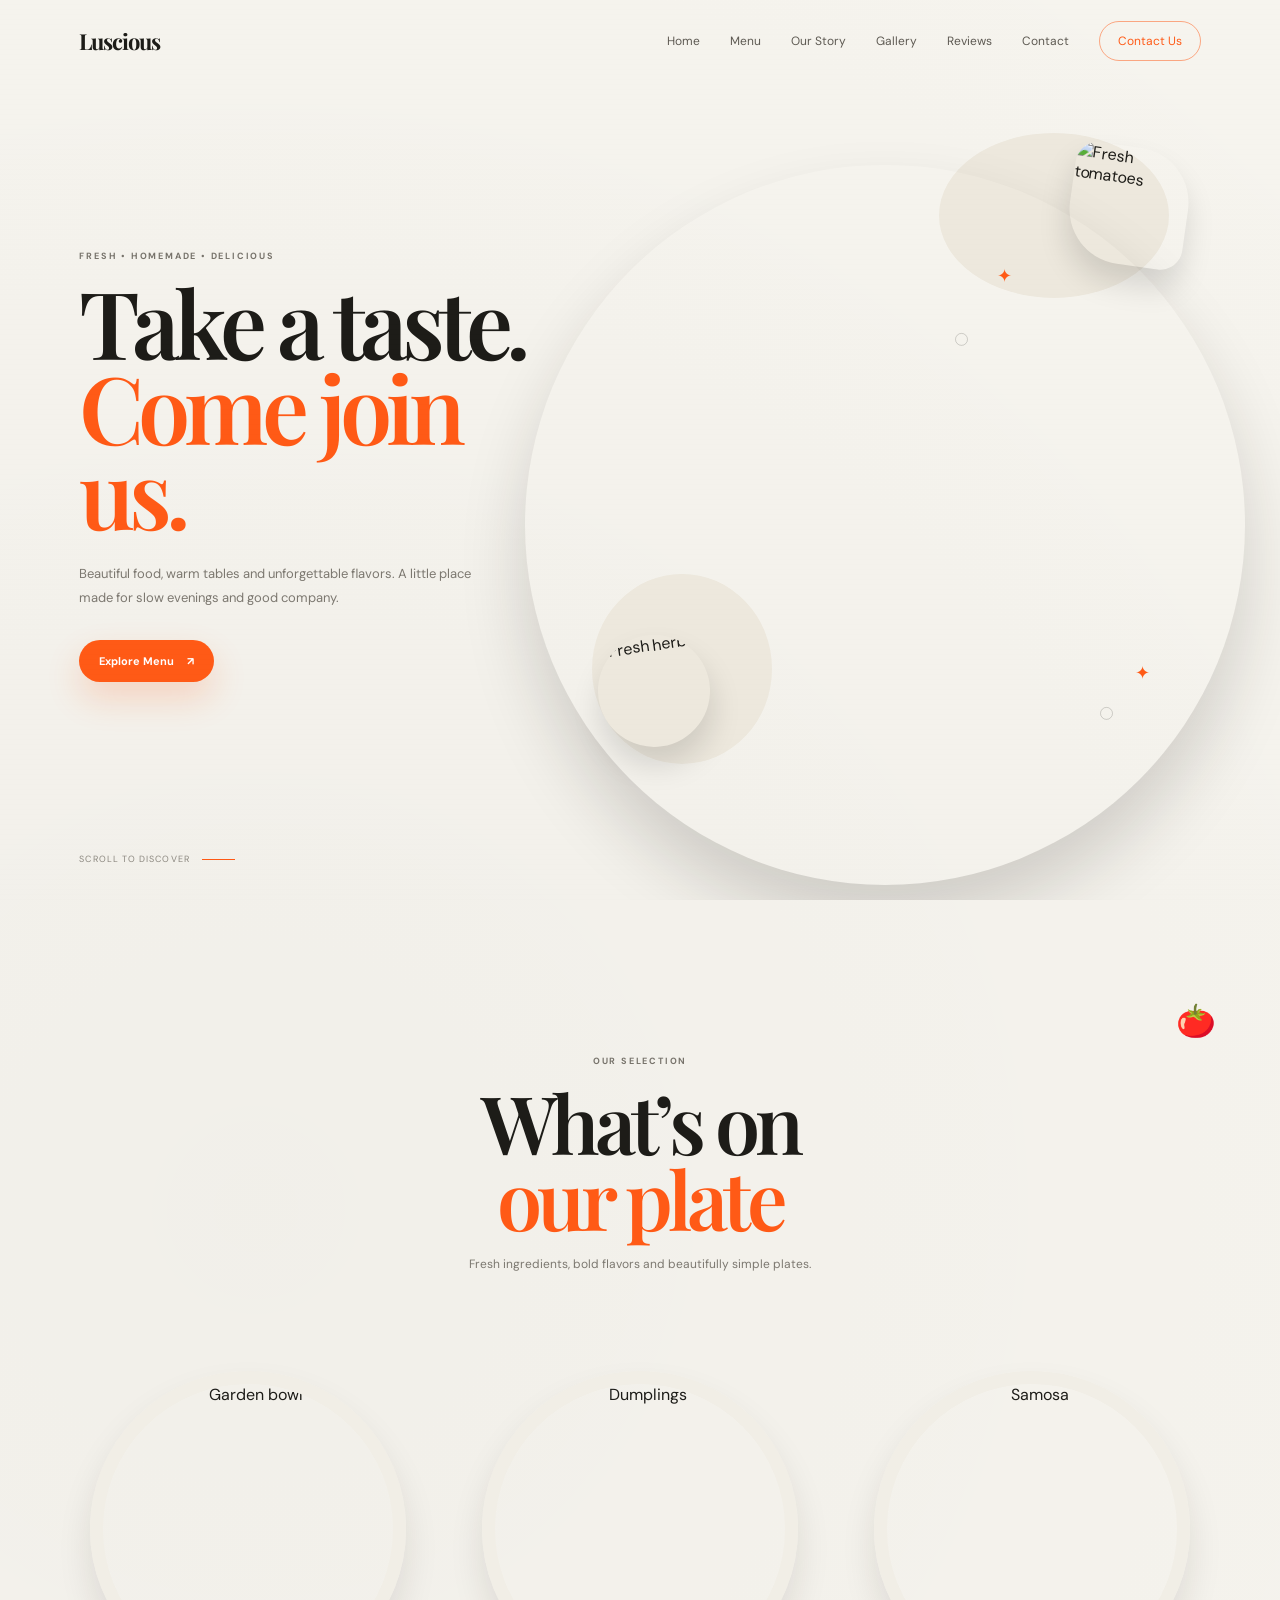
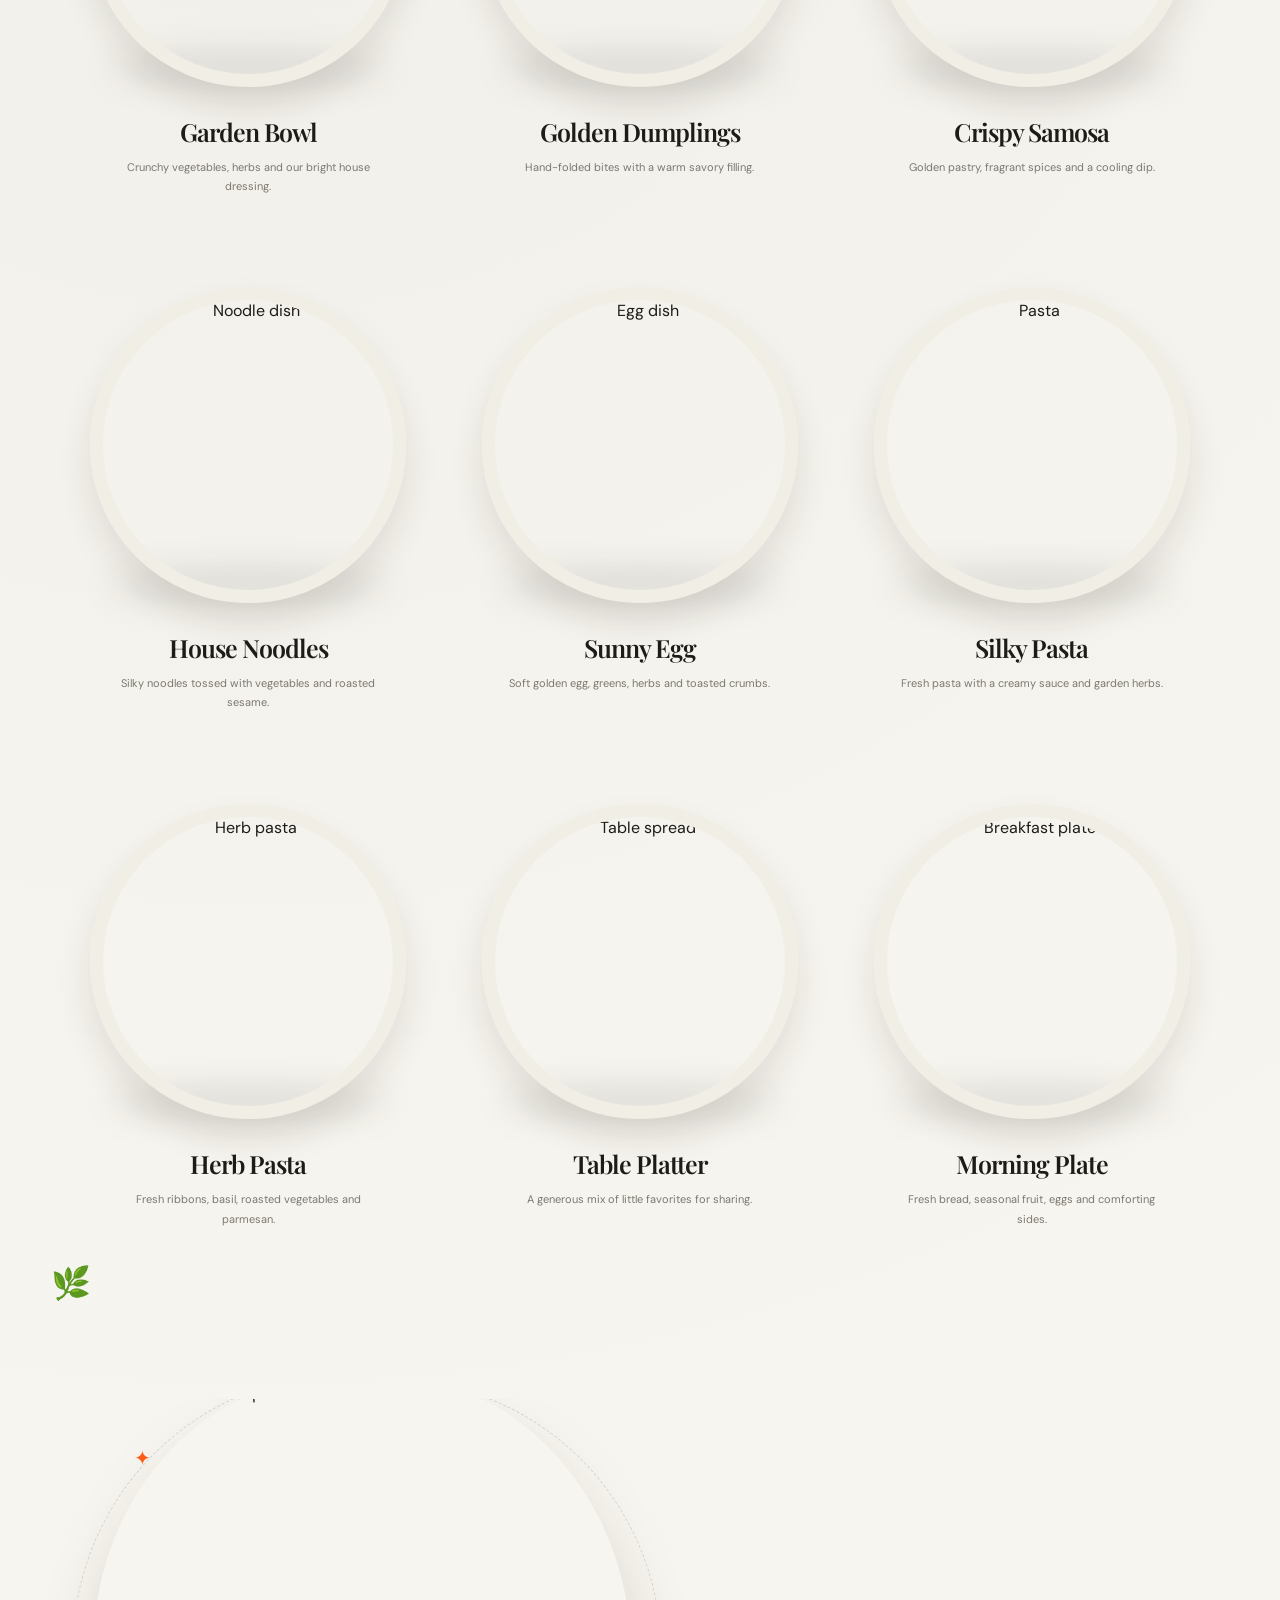
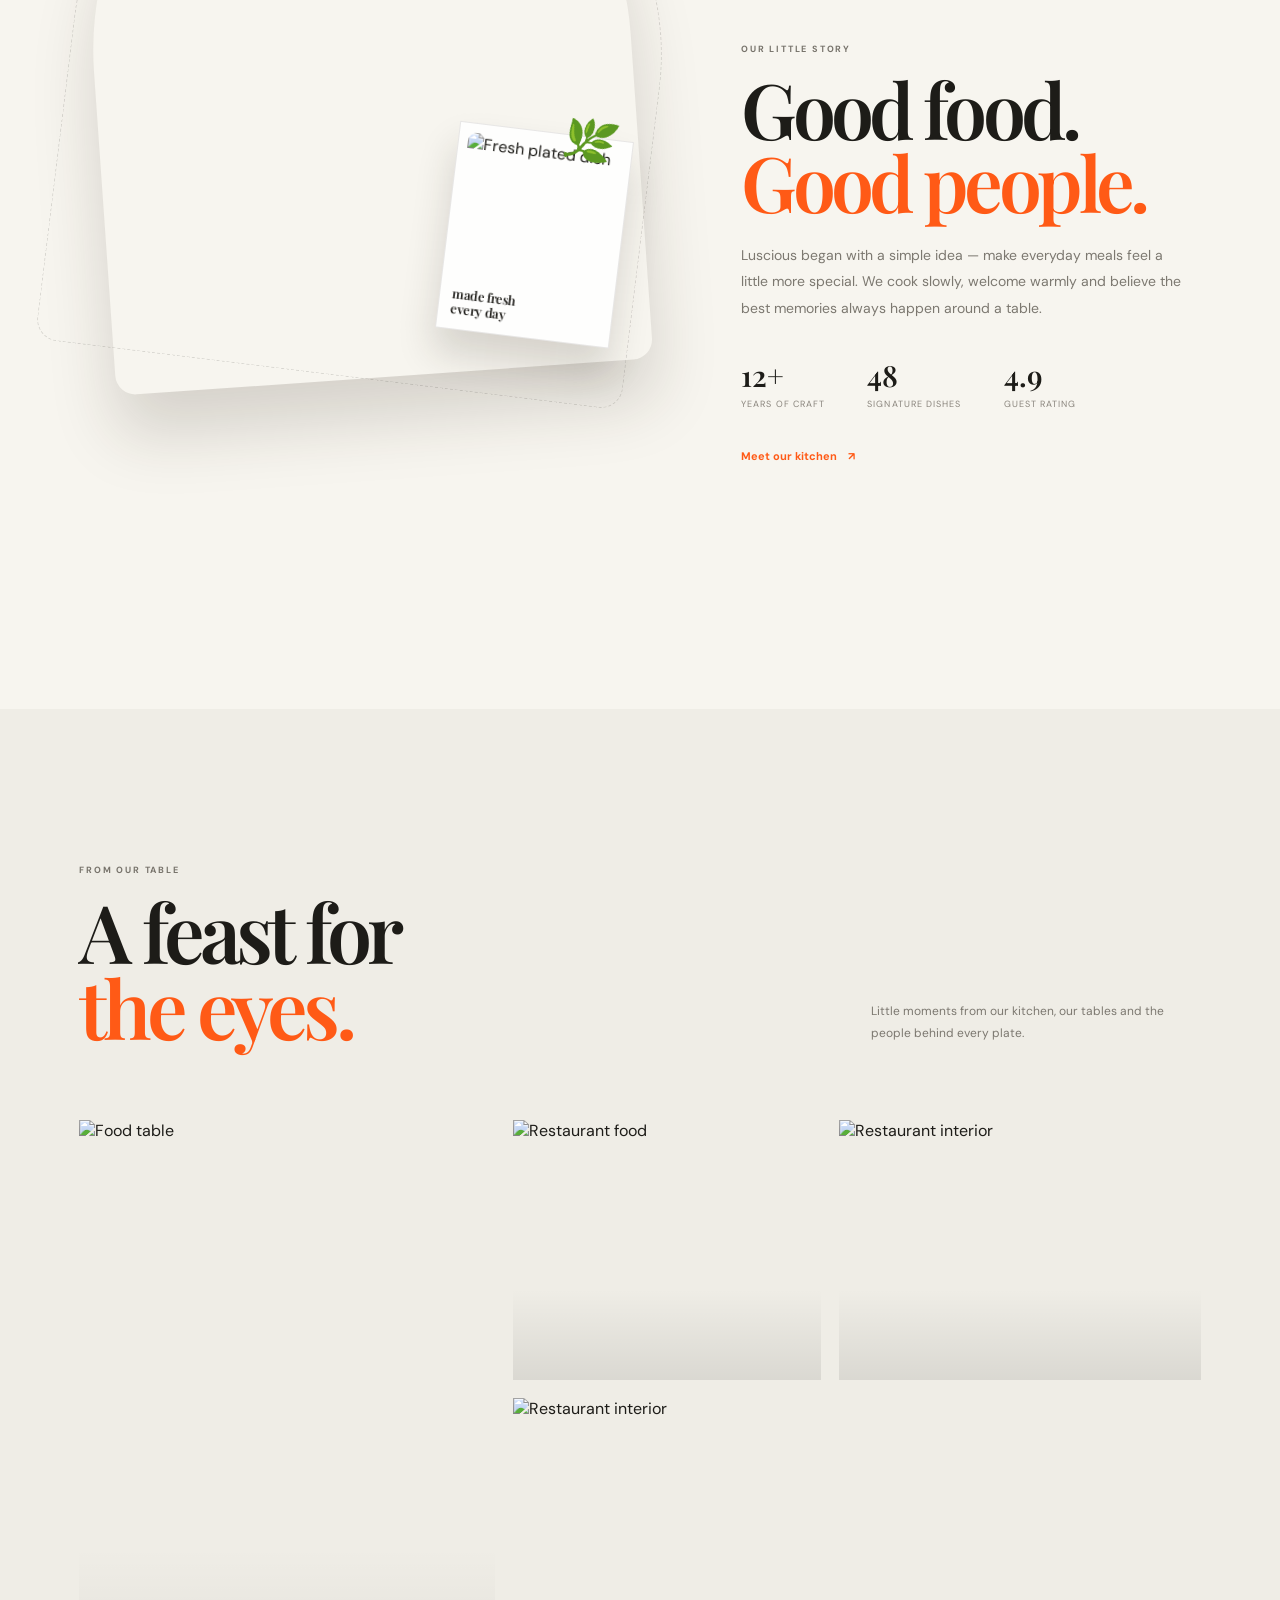
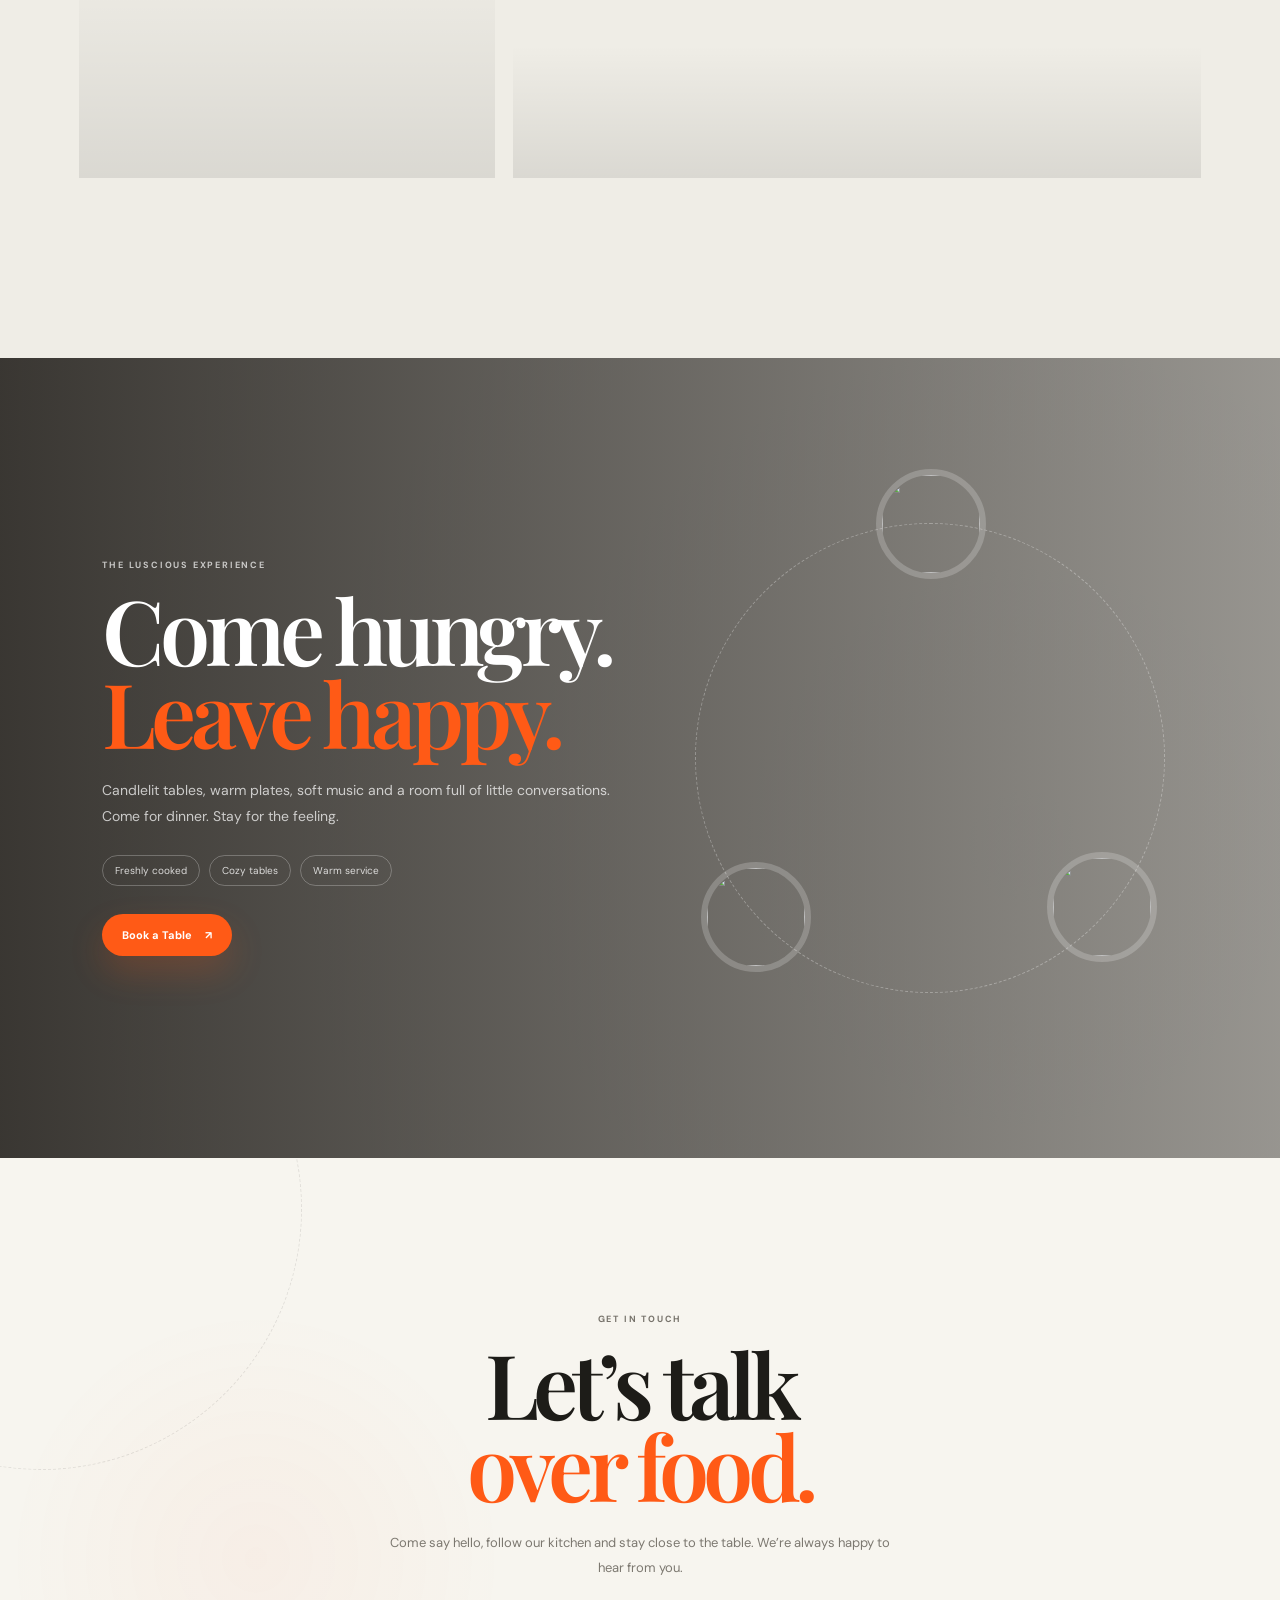
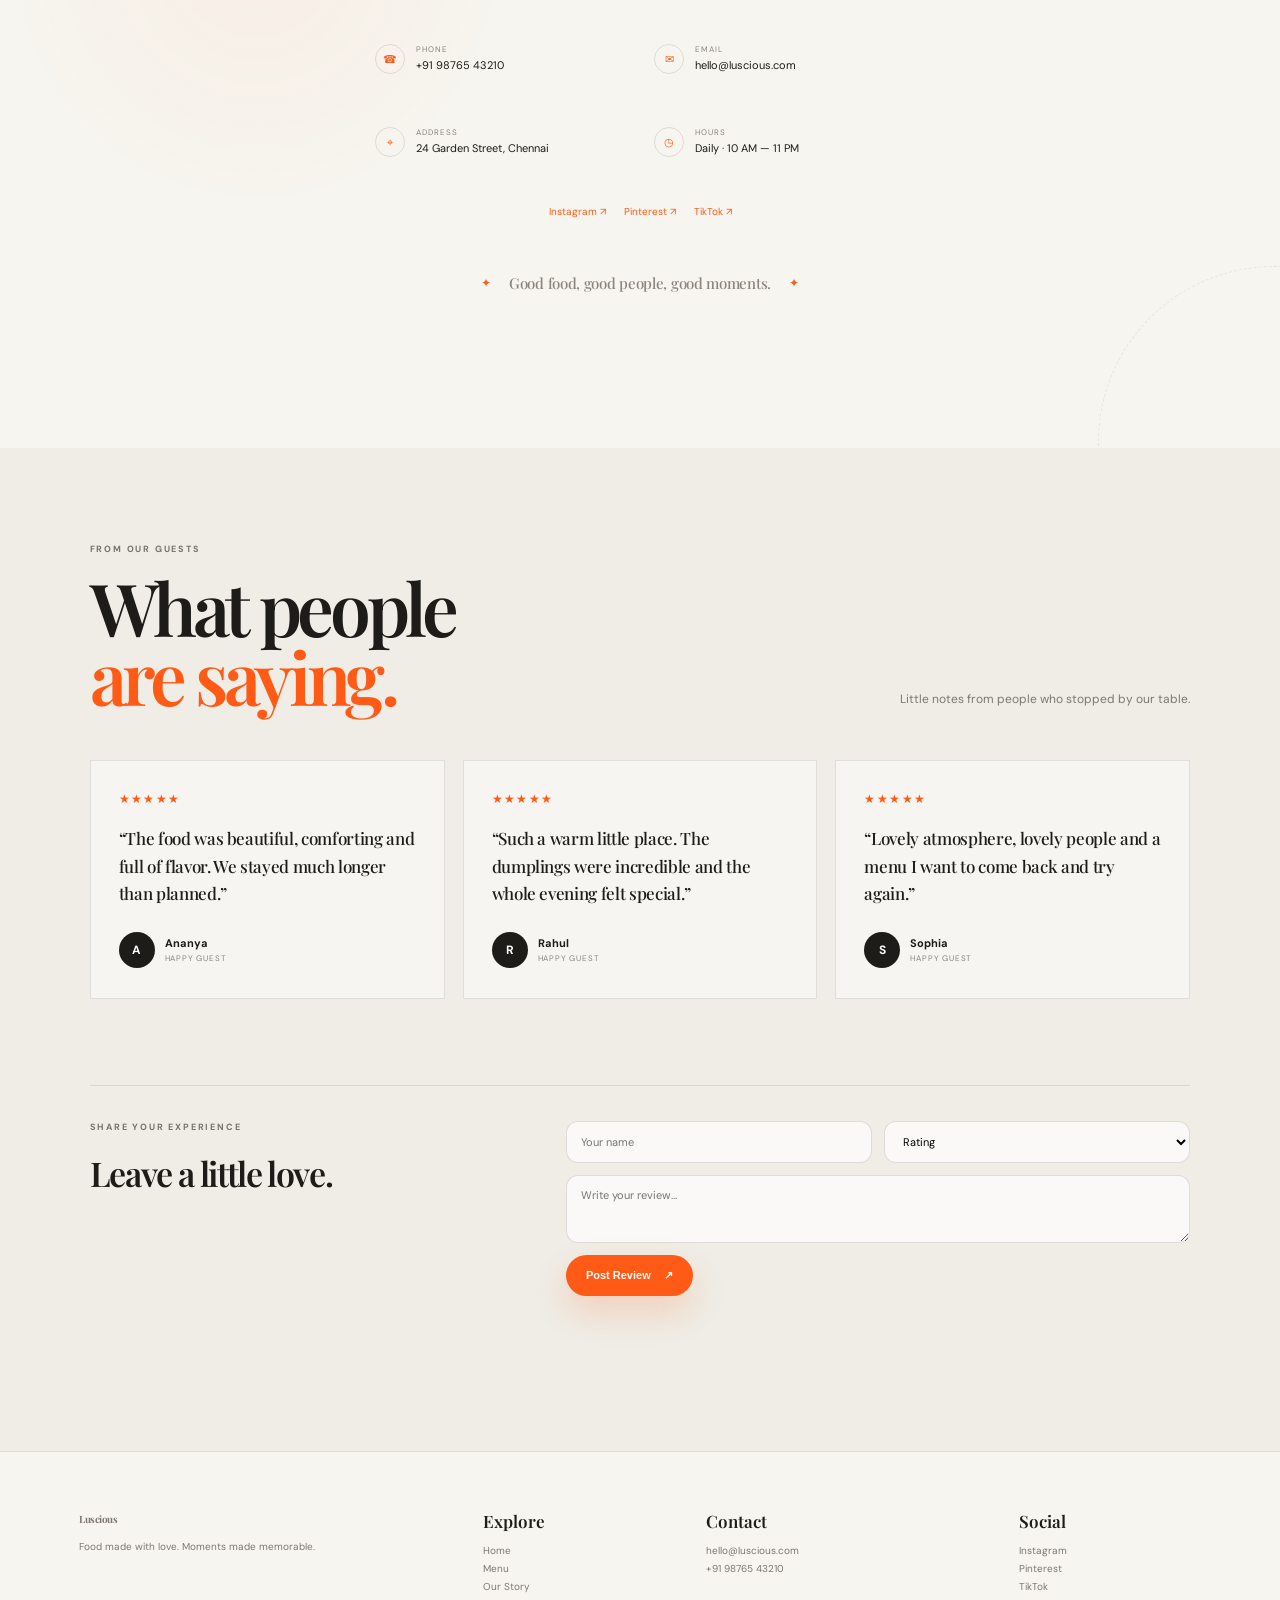
==== index.html @ faba6c8f "Add files via upload" ====
<!DOCTYPE html>
<html lang="en">
<head>
  <meta charset="UTF-8">
  <meta name="viewport" content="width=device-width, initial-scale=1.0">
  <meta name="description" content="Luscious premium restaurant website template">
  <title>Luscious — Restaurant</title>

  <link rel="preconnect" href="https://fonts.googleapis.com">
  <link rel="preconnect" href="https://fonts.gstatic.com" crossorigin>
  <link href="https://fonts.googleapis.com/css2?family=DM+Sans:wght@400;500;600;700&family=Playfair+Display:wght@500;600;700&display=swap" rel="stylesheet">

  <link rel="stylesheet" href="style.css">
</head>
<body>

<div class="noise"></div>

<header class="header">
  <a href="#home" class="logo">Luscious</a>

  <nav class="nav">
    <a href="#home">Home</a>
    <a href="#menu">Menu</a>
    <a href="#story">Our Story</a>
    <a href="#gallery">Gallery</a>
    <a href="#reviews">Reviews</a>
    <a href="#contact">Contact</a>
    <a href="#contact" class="nav-btn">Contact Us</a>
  </nav>

  <button class="menu-btn" aria-label="Open menu">
    <span></span><span></span><span></span>
  </button>
</header>

<main>

<!-- ================= HERO ================= -->
<section class="hero full-section" id="home">
  <div class="hero-left reveal">
    <p class="mini-title">FRESH • HOMEMADE • DELICIOUS</p>

    <h1>
      Take a taste.<br>
      <em>Come join us.</em>
    </h1>

    <p class="hero-description">
      Beautiful food, warm tables and unforgettable flavors.
      A little place made for slow evenings and good company.
    </p>

    <a href="#menu" class="main-btn magnetic">
      Explore Menu <span>↗</span>
    </a>
  </div>

  <div class="hero-visual parallax">
    <div class="soft-shape shape-1"></div>
    <div class="soft-shape shape-2"></div>

    <div class="circle-image hero-main">
      <img src="https://images.unsplash.com/photo-1563379926898-05f4575a45d8?auto=format&fit=crop&w=1200&q=90" alt="Restaurant dish">
    </div>

    <div class="floating-card tomato-card">
      <img src="https://images.unsplash.com/photo-1546094096-0df4bcaaa337?auto=format&fit=crop&w=450&q=85" alt="Fresh tomatoes">
    </div>

    <div class="floating-card leaf-card">
      <img src="https://images.unsplash.com/photo-1600185365483-26d7a4cc7519?auto=format&fit=crop&w=450&q=85" alt="Fresh herbs">
    </div>

    <span class="spark spark-1">✦</span>
    <span class="spark spark-2">✦</span>
    <span class="outline-dot dot-1"></span>
    <span class="outline-dot dot-2"></span>
  </div>

  <div class="scroll-down">
    <span>Scroll to discover</span>
    <i></i>
  </div>
</section>

<!-- ================= MENU ================= -->
<section class="menu-section full-section" id="menu">

  <div class="section-head reveal">
    <p class="mini-title">OUR SELECTION</p>
    <h2>What’s on<br><em>our plate</em></h2>
    <p>Fresh ingredients, bold flavors and beautifully simple plates.</p>
  </div>

  <div class="food-decoration deco-1">🍅</div>
  <div class="food-decoration deco-2">🌿</div>

  <div class="menu-grid">

    <article class="menu-item reveal tilt">
      <div class="dish">
        <img src="https://images.unsplash.com/photo-1512621776951-a57141f2eefd?auto=format&fit=crop&w=800&q=90" alt="Garden bowl">
      </div>
      <h3>Garden Bowl</h3>
      <p>Crunchy vegetables, herbs and our bright house dressing.</p>
    </article>

    <article class="menu-item reveal tilt">
      <div class="dish">
        <img src="https://images.unsplash.com/photo-1563245372-f21724e3856d?auto=format&fit=crop&w=800&q=90" alt="Dumplings">
      </div>
      <h3>Golden Dumplings</h3>
      <p>Hand-folded bites with a warm savory filling.</p>
    </article>

    <article class="menu-item reveal tilt">
      <div class="dish">
        <img src="https://images.unsplash.com/photo-1601050690117-94f5f6fa8bd7?auto=format&fit=crop&w=800&q=90" alt="Samosa">
      </div>
      <h3>Crispy Samosa</h3>
      <p>Golden pastry, fragrant spices and a cooling dip.</p>
    </article>

    <article class="menu-item reveal tilt">
      <div class="dish">
        <img src="https://images.unsplash.com/photo-1533777857889-4be7c70b33f7?auto=format&fit=crop&w=800&q=90" alt="Noodle dish">
      </div>
      <h3>House Noodles</h3>
      <p>Silky noodles tossed with vegetables and roasted sesame.</p>
    </article>

    <article class="menu-item reveal tilt">
      <div class="dish">
        <img src="https://images.unsplash.com/photo-1547592180-85f173990554?auto=format&fit=crop&w=800&q=90" alt="Egg dish">
      </div>
      <h3>Sunny Egg</h3>
      <p>Soft golden egg, greens, herbs and toasted crumbs.</p>
    </article>

    <article class="menu-item reveal tilt">
      <div class="dish">
        <img src="https://images.unsplash.com/photo-1473093295043-cdd812d0e601?auto=format&fit=crop&w=800&q=90" alt="Pasta">
      </div>
      <h3>Silky Pasta</h3>
      <p>Fresh pasta with a creamy sauce and garden herbs.</p>
    </article>

    <article class="menu-item reveal tilt">
      <div class="dish">
        <img src="https://images.unsplash.com/photo-1473093295043-cdd812d0e601?auto=format&fit=crop&w=800&q=90" alt="Herb pasta">
      </div>
      <h3>Herb Pasta</h3>
      <p>Fresh ribbons, basil, roasted vegetables and parmesan.</p>
    </article>

    <article class="menu-item reveal tilt">
      <div class="dish">
        <img src="https://images.unsplash.com/photo-1498654896293-37aacf113fd9?auto=format&fit=crop&w=800&q=90" alt="Table spread">
      </div>
      <h3>Table Platter</h3>
      <p>A generous mix of little favorites for sharing.</p>
    </article>

    <article class="menu-item reveal tilt">
      <div class="dish">
        <img src="https://images.unsplash.com/photo-1504754524776-8f4f37790ca0?auto=format&fit=crop&w=800&q=90" alt="Breakfast plate">
      </div>
      <h3>Morning Plate</h3>
      <p>Fresh bread, seasonal fruit, eggs and comforting sides.</p>
    </article>

  </div>
</section>

<!-- ================= NEW SECTION 1: STORY ================= -->
<section class="story-section full-section" id="story">
  <div class="story-image parallax reveal">
    <div class="story-frame">
      <img src="https://images.unsplash.com/photo-1551183053-bf91a1d81141?auto=format&fit=crop&w=1200&q=90" alt="Fresh pasta being prepared">
    </div>
    <div class="story-mini-card">
      <img src="https://images.unsplash.com/photo-1547592180-85f173990554?auto=format&fit=crop&w=500&q=90" alt="Fresh plated dish">
      <span>made fresh<br>every day</span>
    </div>
    <div class="rotating-ring"></div>
    <span class="story-leaf">🌿</span>
    <span class="story-star">✦</span>
  </div>

  <div class="story-content reveal">
    <p class="mini-title">OUR LITTLE STORY</p>
    <h2>Good food.<br><em>Good people.</em></h2>
    <p>
      Luscious began with a simple idea — make everyday meals feel a
      little more special. We cook slowly, welcome warmly and believe
      the best memories always happen around a table.
    </p>

    <div class="story-stats">
      <div><strong>12+</strong><span>Years of craft</span></div>
      <div><strong>48</strong><span>Signature dishes</span></div>
      <div><strong>4.9</strong><span>Guest rating</span></div>
    </div>

    <a href="#contact" class="text-link">Meet our kitchen <span>↗</span></a>
  </div>
</section>

<!-- ================= NEW SECTION 2: GALLERY ================= -->
<section class="gallery-section full-section" id="gallery">
  <div class="gallery-head reveal">
    <div>
      <p class="mini-title">FROM OUR TABLE</p>
      <h2>A feast for<br><em>the eyes.</em></h2>
    </div>
    <p>Little moments from our kitchen, our tables and the people behind every plate.</p>
  </div>

  <div class="gallery-grid">
    <div class="gallery-photo tall reveal"><img src="https://images.unsplash.com/photo-1515003197210-e0cd71810b5f?auto=format&fit=crop&w=900&q=90" alt="Food table"></div>
    <div class="gallery-photo reveal"><img src="https://images.unsplash.com/photo-1528712306091-ed0763094c98?auto=format&fit=crop&w=900&q=90" alt="Restaurant food"></div>
    <div class="gallery-photo reveal"><img src="https://images.unsplash.com/photo-1552566626-52f8b828add9?auto=format&fit=crop&w=900&q=90" alt="Restaurant interior"></div>
    <div class="gallery-photo wide reveal"><img src="https://images.unsplash.com/photo-1414235077428-338989a2e8c0?auto=format&fit=crop&w=1200&q=90" alt="Restaurant interior"></div>
  </div>
</section>

<!-- ================= NEW SECTION 3: EXPERIENCE ================= -->
<section class="experience-section full-section">
  <div class="experience-bg"></div>

  <div class="experience-content reveal">
    <p class="mini-title">THE LUSCIOUS EXPERIENCE</p>
    <h2>Come hungry.<br><em>Leave happy.</em></h2>
    <p>
      Candlelit tables, warm plates, soft music and a room full of little
      conversations. Come for dinner. Stay for the feeling.
    </p>

    <div class="experience-tags">
      <span>Freshly cooked</span>
      <span>Cozy tables</span>
      <span>Warm service</span>
    </div>

    <a href="#contact" class="main-btn magnetic">Book a Table <span>↗</span></a>
  </div>

  <div class="orbit-food">
    <div class="orbit-image orbit-1"><img src="https://images.unsplash.com/photo-1547592180-85f173990554?auto=format&fit=crop&w=500&q=85" alt=""></div>
    <div class="orbit-image orbit-2"><img src="https://images.unsplash.com/photo-1563379926898-05f4575a45d8?auto=format&fit=crop&w=500&q=85" alt=""></div>
    <div class="orbit-image orbit-3"><img src="https://images.unsplash.com/photo-1473093295043-cdd812d0e601?auto=format&fit=crop&w=500&q=85" alt=""></div>
  </div>
</section>

<!-- ================= CONTACT ================= -->
<section class="contact-section full-section" id="contact">
  <div class="contact-inner reveal">
    <p class="mini-title">GET IN TOUCH</p>
    <h2>Let’s talk<br><em>over food.</em></h2>
    <p class="contact-lead">
      Come say hello, follow our kitchen and stay close to the table.
      We’re always happy to hear from you.
    </p>

    <div class="contact-details">
      <a href="tel:+919876543210">
        <span class="detail-icon">☎</span>
        <span><small>Phone</small>+91 98765 43210</span>
      </a>
      <a href="mailto:hello@luscious.com">
        <span class="detail-icon">✉</span>
        <span><small>Email</small>hello@luscious.com</span>
      </a>
      <div>
        <span class="detail-icon">⌖</span>
        <span><small>Address</small>24 Garden Street, Chennai</span>
      </div>
      <div>
        <span class="detail-icon">◷</span>
        <span><small>Hours</small>Daily · 10 AM — 11 PM</span>
      </div>
    </div>

    <div class="social-row">
      <a href="#">Instagram ↗</a>
      <a href="#">Pinterest ↗</a>
      <a href="#">TikTok ↗</a>
    </div>

    <div class="contact-note">
      <span>✦</span>
      <p>Good food, good people, good moments.</p>
      <span>✦</span>
    </div>
  </div>
</section>

<!-- ================= REVIEWS ================= -->
<section class="reviews-section full-section" id="reviews">
  <div class="reviews-head reveal">
    <div>
      <p class="mini-title">FROM OUR GUESTS</p>
      <h2>What people<br><em>are saying.</em></h2>
    </div>
    <p>Little notes from people who stopped by our table.</p>
  </div>

  <div class="reviews-grid">
    <article class="review-card reveal">
      <div class="stars">★★★★★</div>
      <p>“The food was beautiful, comforting and full of flavor. We stayed much longer than planned.”</p>
      <div class="review-person">
        <span class="review-avatar">A</span>
        <div><strong>Ananya</strong><small>Happy guest</small></div>
      </div>
    </article>

    <article class="review-card reveal">
      <div class="stars">★★★★★</div>
      <p>“Such a warm little place. The dumplings were incredible and the whole evening felt special.”</p>
      <div class="review-person">
        <span class="review-avatar">R</span>
        <div><strong>Rahul</strong><small>Happy guest</small></div>
      </div>
    </article>

    <article class="review-card reveal">
      <div class="stars">★★★★★</div>
      <p>“Lovely atmosphere, lovely people and a menu I want to come back and try again.”</p>
      <div class="review-person">
        <span class="review-avatar">S</span>
        <div><strong>Sophia</strong><small>Happy guest</small></div>
      </div>
    </article>
  </div>

  <div class="live-reviews" id="liveReviews" aria-live="polite">
    <!-- New reviews entered by visitors will appear here -->
  </div>

  <div class="write-review reveal">
    <div>
      <p class="mini-title">SHARE YOUR EXPERIENCE</p>
      <h3>Leave a little love.</h3>
    </div>

    <form id="reviewForm" class="review-form">
      <input id="reviewName" type="text" placeholder="Your name" required>
      <select id="reviewRating" required>
        <option value="">Rating</option>
        <option value="5">★★★★★ — 5</option>
        <option value="4">★★★★☆ — 4</option>
        <option value="3">★★★☆☆ — 3</option>
        <option value="2">★★☆☆☆ — 2</option>
        <option value="1">★☆☆☆☆ — 1</option>
      </select>
      <textarea id="reviewText" rows="3" placeholder="Write your review..." required></textarea>
      <button type="submit" class="main-btn">Post Review <span>↗</span></button>
    </form>
  </div>
</section>

</main>

<footer class="footer full-section">
  <div class="footer-brand">
    <a href="#home" class="logo">Luscious</a>
    <p>Food made with love. Moments made memorable.</p>
  </div>

  <div>
    <h4>Explore</h4>
    <a href="#home">Home</a>
    <a href="#menu">Menu</a>
    <a href="#story">Our Story</a>
  </div>

  <div>
    <h4>Contact</h4>
    <p>hello@luscious.com</p>
    <p>+91 98765 43210</p>
  </div>

  <div>
    <h4>Social</h4>
    <a href="#">Instagram</a>
    <a href="#">Pinterest</a>
    <a href="#">TikTok</a>
  </div>
</footer>

<div class="cursor"></div>

<script src="script.js"></script>
</body>
</html>
---- style.css ----
*{margin:0;padding:0;box-sizing:border-box}
:root{
  --bg:#f7f5ef;
  --bg2:#efede6;
  --ink:#1d1c18;
  --muted:#7c7870;
  --accent:#ff5a16;
  --line:rgba(29,28,24,.12);
  --serif:"Playfair Display",Georgia,serif;
  --sans:"DM Sans",Arial,sans-serif;
}
html{scroll-behavior:smooth}
body{
  font-family:var(--sans);
  color:var(--ink);
  background:
    radial-gradient(circle at 20% 15%,rgba(0,0,0,.025),transparent 28%),
    radial-gradient(circle at 80% 70%,rgba(0,0,0,.03),transparent 30%),
    var(--bg);
  overflow-x:hidden;
}
.noise{
  position:fixed;inset:0;pointer-events:none;z-index:200;opacity:.23;
  background-image:repeating-linear-gradient(0deg,rgba(0,0,0,.018) 0 1px,transparent 1px 5px);
}
a{text-decoration:none;color:inherit}
img{display:block;width:100%}
.full-section{width:100%;margin:0}
.header{
  width:100%;min-height:82px;padding:0 6.2vw;
  display:flex;align-items:center;justify-content:space-between;
  position:relative;z-index:50;
}
.logo{font:700 22px var(--serif);letter-spacing:-.05em}
.nav{display:flex;align-items:center;gap:30px;font-size:12px;color:#5e5a53}
.nav a{transition:.3s ease}
.nav a:not(.nav-btn):hover{color:var(--accent);transform:translateY(-2px)}
.nav-btn{
  color:var(--accent);border:1px solid rgba(255,90,22,.5);
  padding:11px 18px;border-radius:100px;
}
.nav-btn:hover{background:var(--accent);color:#fff}
.menu-btn{display:none;border:0;background:none}
.menu-btn span{display:block;width:22px;height:1px;background:var(--ink);margin:5px}

.hero{
  min-height:calc(100vh - 82px);
  padding:30px 6.2vw 0;
  display:grid;grid-template-columns:44% 56%;
  align-items:center;position:relative;overflow:hidden;
}
.hero-left{position:relative;z-index:5;padding-bottom:80px}
.mini-title{
  font-size:9px;font-weight:700;letter-spacing:.2em;
  color:#77736b;text-transform:uppercase;margin-bottom:17px
}
.hero h1{
  font:600 clamp(54px,7.3vw,105px)/.91 var(--serif);
  letter-spacing:-.065em;max-width:750px
}
em{font-style:normal;color:var(--accent)}
.hero-description{
  color:var(--muted);font-size:13px;line-height:1.85;
  max-width:410px;margin:28px 0 30px
}
.main-btn{
  display:inline-flex;gap:13px;align-items:center;
  background:var(--accent);color:#fff;padding:14px 20px;
  border-radius:100px;font-size:11px;font-weight:700;
  box-shadow:0 16px 35px rgba(255,90,22,.2);
  transition:.3s ease;
}
.main-btn:hover{box-shadow:0 22px 42px rgba(255,90,22,.27);transform:translateY(-4px)}
.hero-visual{position:relative;min-height:690px;transform:translateY(10px)}
.circle-image{
  position:absolute;border-radius:50%;overflow:hidden;
}
.hero-main{width:min(64vw,720px);aspect-ratio:1;right:-7%;top:18px;box-shadow:0 38px 65px rgba(35,29,21,.17);animation:heroFloat 5.5s ease-in-out infinite}
.hero-main img{height:100%;object-fit:cover}
.soft-shape{position:absolute;border-radius:50%;background:#ede8dd}
.shape-1{width:230px;height:165px;right:5%;top:-14px}
.shape-2{width:180px;height:190px;left:3%;bottom:73px}
.floating-card{
  position:absolute;overflow:hidden;box-shadow:0 18px 30px rgba(0,0,0,.13);z-index:4;
  animation:littleFloat 5s ease-in-out infinite
}
.floating-card img{height:100%;object-fit:cover}
.tomato-card{width:118px;height:118px;right:2%;top:0;border-radius:22px 55px 22px 55px;transform:rotate(8deg)}
.leaf-card{width:112px;height:112px;left:4%;bottom:90px;border-radius:50%;transform:rotate(-8deg);animation-delay:1s}
.spark{position:absolute;color:var(--accent);font-size:18px;animation:spark 2.7s infinite}
.spark-1{right:30%;top:17%}.spark-2{right:8%;bottom:22%;animation-delay:.7s}
.outline-dot{position:absolute;border:1px solid rgba(29,28,24,.18);width:13px;height:13px;border-radius:50%}
.dot-1{right:14%;bottom:17%}.dot-2{right:37%;top:27%}
.scroll-down{
  position:absolute;left:6.2vw;bottom:35px;
  display:flex;gap:12px;align-items:center;
  color:#8b877f;font-size:9px;letter-spacing:.12em;text-transform:uppercase
}
.scroll-down i{display:block;width:33px;height:1px;background:#88837b;overflow:hidden;position:relative}
.scroll-down i:after{content:"";position:absolute;inset:0;background:var(--accent);animation:line 2s infinite}

.menu-section{padding:155px 6.2vw 170px;position:relative}
.section-head{text-align:center;max-width:600px;margin:0 auto 85px}
.section-head h2,.gallery-head h2,.contact-card h2{
  font:600 clamp(52px,6.3vw,82px)/.94 var(--serif);
  letter-spacing:-.06em
}
.section-head>p:last-child{max-width:440px;margin:18px auto 0;color:var(--muted);font-size:12px;line-height:1.8}
.menu-grid{display:grid;grid-template-columns:repeat(3,1fr);gap:80px 54px;max-width:1380px;margin:auto}
.menu-item{text-align:center;transition:transform .45s ease}
.dish{position:relative;padding:11px;margin-bottom:17px}
.dish:after{
  content:"";position:absolute;left:9%;right:9%;bottom:5%;height:25px;
  border-radius:50%;background:rgba(31,28,21,.14);filter:blur(17px)
}
.dish img{
  position:relative;z-index:2;aspect-ratio:1;border-radius:50%;object-fit:cover;
  border:13px solid #f1eee6;box-shadow:0 20px 34px rgba(41,33,21,.1);
  transition:.65s cubic-bezier(.2,.7,.2,1)
}
.menu-item:hover .dish img{transform:rotate(5deg) scale(1.04) translateY(-8px);box-shadow:0 30px 45px rgba(41,33,21,.16)}
.menu-item h3{font:600 25px var(--serif);letter-spacing:-.04em}
.menu-item p{max-width:270px;margin:10px auto 0;color:var(--muted);font-size:11px;line-height:1.75}
.food-decoration{position:absolute;font-size:32px;animation:littleFloat 5.5s ease-in-out infinite}
.deco-1{right:5%;top:100px}.deco-2{left:4%;bottom:95px;animation-delay:1s}

.story-section{
  padding:150px 7vw;display:grid;grid-template-columns:1.1fr .9fr;
  align-items:center;gap:8vw;position:relative;overflow:hidden
}
.story-image{min-height:610px;position:relative;display:grid;place-items:center}
.story-frame{
  width:min(550px,42vw);height:min(610px,47vw);min-height:470px;
  overflow:hidden;border-radius:46% 46% 20px 20px;
  transform:rotate(-4deg);box-shadow:0 40px 65px rgba(45,35,23,.17);
  position:relative;z-index:2
}
.story-frame img{height:100%;object-fit:cover;transition:1s cubic-bezier(.2,.7,.2,1)}
.story-image:hover .story-frame img{transform:scale(1.06)}
.rotating-ring{
  position:absolute;width:min(590px,47vw);height:min(600px,48vw);
  border-radius:46% 46% 22px 22px;border:1px dashed rgba(29,28,24,.14);
  transform:rotate(7deg);animation:spin 22s linear infinite
}
.story-mini-card{
  position:absolute;z-index:5;right:3%;bottom:7%;width:175px;padding:9px;
  background:rgba(255,255,255,.85);backdrop-filter:blur(8px);
  border:1px solid rgba(29,28,24,.1);box-shadow:0 24px 35px rgba(45,35,23,.16);
  transform:rotate(7deg);animation:littleFloat 5.6s ease-in-out infinite
}
.story-mini-card img{height:145px;object-fit:cover;border-radius:9px}
.story-mini-card span{display:block;padding:10px 3px 3px;font:600 13px/1.15 var(--serif);letter-spacing:-.03em}
.story-leaf{position:absolute;right:4%;bottom:35%;font-size:43px;transform:rotate(20deg);animation:littleFloat 5s infinite;z-index:6}
.story-star{position:absolute;left:8%;top:12%;color:var(--accent);font-size:20px;z-index:6;animation:sparkle 2.7s infinite}
.story-content{max-width:630px}
.story-content h2{font:600 clamp(52px,6vw,79px)/.94 var(--serif);letter-spacing:-.06em}
.story-content>p:not(.mini-title){font-size:14px;line-height:1.9;color:var(--muted);max-width:500px;margin:25px 0 34px}
.story-stats{display:flex;gap:42px;margin-bottom:34px}
.story-stats div{display:flex;flex-direction:column;gap:4px}
.story-stats strong{font:600 29px var(--serif)}
.story-stats span{font-size:9px;text-transform:uppercase;letter-spacing:.12em;color:#89847c}
.text-link{font-size:11px;font-weight:700;color:var(--accent)}
.text-link span{display:inline-block;margin-left:8px;transition:.3s}
.text-link:hover span{transform:translateX(6px) rotate(45deg)}

.gallery-section{padding:155px 6.2vw 180px;background:var(--bg2)}
.gallery-head{display:flex;justify-content:space-between;align-items:end;max-width:1300px;margin:0 auto 75px}
.gallery-head>p{color:var(--muted);font-size:12px;line-height:1.8;max-width:330px}
.gallery-grid{
  display:grid;grid-template-columns:1.15fr .85fr 1fr;
  grid-template-rows:260px 380px;gap:18px;max-width:1400px;margin:auto
}
.gallery-photo{overflow:hidden;position:relative}
.gallery-photo img{height:100%;object-fit:cover;transition:1s cubic-bezier(.2,.7,.2,1)}
.gallery-photo:hover img{transform:scale(1.09) rotate(1deg)}
.gallery-photo:after{content:"";position:absolute;inset:0;background:linear-gradient(to top,rgba(0,0,0,.16),transparent 35%);opacity:.55}
.gallery-photo.tall{grid-row:1 / 3}
.gallery-photo.wide{grid-column:2 / 4}

.experience-section{
  min-height:800px;padding:150px 8vw;position:relative;overflow:hidden;
  display:flex;align-items:center
}
.experience-bg{
  position:absolute;inset:0;background:
  linear-gradient(90deg,rgba(20,17,13,.84),rgba(20,17,13,.4)),
  url("https://images.unsplash.com/photo-1414235077428-338989a2e8c0?auto=format&fit=crop&w=1800&q=90") center/cover;
  transform:scale(1.03)
}
.experience-content{position:relative;z-index:3;max-width:650px;color:white}
.experience-content .mini-title{color:rgba(255,255,255,.7)}
.experience-content h2{font:600 clamp(55px,7vw,94px)/.92 var(--serif);letter-spacing:-.06em}
.experience-content>p:not(.mini-title){max-width:520px;color:rgba(255,255,255,.72);font-size:14px;line-height:1.85;margin:25px 0}
.experience-tags{display:flex;gap:9px;flex-wrap:wrap;margin-bottom:28px}
.experience-tags span{font-size:10px;border:1px solid rgba(255,255,255,.25);padding:8px 12px;border-radius:99px;color:rgba(255,255,255,.8)}
.orbit-food{position:absolute;right:9%;top:50%;width:470px;height:470px;transform:translateY(-50%);border:1px dashed rgba(255,255,255,.3);border-radius:50%;animation:spin 28s linear infinite}
.orbit-image{position:absolute;width:110px;height:110px;overflow:hidden;border-radius:50%;border:6px solid rgba(255,255,255,.2)}
.orbit-image img{height:100%;object-fit:cover}
.orbit-1{top:-55px;left:180px}
.orbit-2{bottom:20px;left:5px}
.orbit-3{bottom:30px;right:7px}

.contact-section{
  padding:155px 7vw 155px;
  position:relative;
  overflow:hidden;
  text-align:center;
  background:
    radial-gradient(circle at 20% 45%,rgba(255,90,22,.045),transparent 22%),
    var(--bg)
}
.contact-section:before{
  content:"";
  position:absolute;
  width:520px;height:520px;border-radius:50%;
  border:1px dashed rgba(29,28,24,.10);
  left:-220px;top:-210px;
  animation:spin 26s linear infinite
}
.contact-section:after{
  content:"";
  position:absolute;
  width:350px;height:350px;border-radius:50%;
  border:1px dashed rgba(29,28,24,.08);
  right:-170px;bottom:-170px;
  animation:spin 21s linear infinite reverse
}
.contact-inner{
  max-width:980px;
  margin:auto;
  position:relative;
  z-index:2
}
.contact-inner h2{
  font:600 clamp(56px,7vw,96px)/.92 var(--serif);
  letter-spacing:-.065em
}
.contact-lead{
  max-width:520px;
  margin:25px auto 45px;
  color:var(--muted);
  font-size:13px;
  line-height:1.9
}
.contact-details{
  max-width:820px;
  margin:0 auto;
  display:grid;
  grid-template-columns:repeat(4,1fr);
  gap:18px;
  text-align:left
}
.contact-details>a,.contact-details>div{
  display:flex;
  align-items:flex-start;
  gap:11px;
  color:var(--ink);
  font-size:11px;
  padding:18px 0
}
.contact-details small{
  display:block;color:#8a857d;text-transform:uppercase;
  letter-spacing:.13em;font-size:8px;margin-bottom:5px
}
.detail-icon{
  width:34px;height:34px;display:grid;place-items:center;
  border:1px solid var(--line);border-radius:50%;
  color:var(--accent);flex:0 0 auto;
  transition:.3s
}
.contact-details a:hover .detail-icon{
  background:var(--accent);color:#fff;transform:translateY(-3px)
}
.social-row{
  display:flex;justify-content:center;gap:28px;margin-top:32px
}
.social-row a{
  font-size:10px;color:var(--accent);position:relative
}
.social-row a:hover{transform:translateY(-2px)}
.contact-note{
  display:flex;
  align-items:center;
  justify-content:center;
  gap:18px;
  margin-top:55px;
  color:#8a857d
}
.contact-note span{color:var(--accent);font-size:12px}
.contact-note p{
  font:500 15px var(--serif);
  letter-spacing:-.02em
}
.contact-intro{max-width:610px;position:relative;z-index:2}
.contact-intro h2{
  font:600 clamp(52px,6.2vw,84px)/.94 var(--serif);
  letter-spacing:-.06em
}
.contact-intro>p:not(.mini-title){
  color:var(--muted);font-size:13px;line-height:1.9;
  max-width:470px;margin:24px 0 28px
}
.contact-details{
  display:grid;grid-template-columns:1fr 1fr;
  gap:17px 28px;max-width:530px
}
.contact-details>a,.contact-details>div{
  display:flex;align-items:flex-start;gap:11px;
  color:var(--ink);font-size:11px
}
.contact-details small{
  display:block;color:#8a857d;text-transform:uppercase;
  letter-spacing:.13em;font-size:8px;margin-bottom:4px
}
.detail-icon{
  width:30px;height:30px;display:grid;place-items:center;
  border:1px solid var(--line);border-radius:50%;
  color:var(--accent);flex:0 0 auto
}
.social-row{display:flex;gap:18px;margin-top:30px}
.social-row a{font-size:10px;color:var(--accent);position:relative}
.social-row a:after{
  content:"";position:absolute;left:0;right:0;bottom:-5px;height:1px;
  background:var(--accent);transform:scaleX(0);
  transform-origin:right;transition:.3s
}
.social-row a:hover:after{transform:scaleX(1);transform-origin:left}

.clean-contact-form{width:100%}
.field-row{display:grid;grid-template-columns:1fr 1fr;gap:20px}

.reviews-section{
  padding:95px 7vw 155px;
  background:var(--bg2);
  position:relative;
  overflow:hidden
}
.reviews-head{
  max-width:1280px;margin:0 auto 50px;
  display:flex;justify-content:space-between;align-items:end;gap:30px
}
.reviews-head h2{
  font:600 clamp(48px,5.7vw,75px)/.95 var(--serif);
  letter-spacing:-.06em
}
.reviews-head>p{
  max-width:330px;color:var(--muted);
  font-size:12px;line-height:1.8
}
.reviews-grid{
  max-width:1280px;margin:auto;
  display:grid;grid-template-columns:repeat(3,1fr);gap:18px
}
.review-card{
  padding:30px 28px;
  border:1px solid rgba(29,28,24,.10);
  background:rgba(255,255,255,.42);
  transition:.45s ease
}
.review-card:hover{
  transform:translateY(-7px);
  box-shadow:0 22px 45px rgba(40,31,22,.08)
}
.stars{color:var(--accent);letter-spacing:.12em;font-size:12px;margin-bottom:18px}
.review-card>p{font:500 17px/1.6 var(--serif);letter-spacing:-.02em;max-width:390px}
.review-person{
  display:flex;align-items:center;gap:10px;margin-top:25px
}
.review-avatar{
  width:36px;height:36px;border-radius:50%;
  display:grid;place-items:center;
  background:var(--ink);color:white;
  font:700 12px var(--sans)
}
.review-person strong{display:block;font-size:11px}
.review-person small{
  display:block;color:#8a857d;font-size:8px;
  text-transform:uppercase;letter-spacing:.1em;margin-top:3px
}
.write-review{
  max-width:1280px;margin:48px auto 0;
  padding-top:35px;border-top:1px solid rgba(29,28,24,.10);
  display:grid;grid-template-columns:.8fr 1.2fr;gap:60px;align-items:start
}
.write-review h3{
  font:600 34px var(--serif);letter-spacing:-.04em
}
.review-form{display:grid;grid-template-columns:1fr 1fr;gap:12px}
.review-form input,.review-form select,.review-form textarea{
  width:100%;border:1px solid rgba(29,28,24,.13);
  background:rgba(255,255,255,.66);border-radius:12px;
  padding:12px 14px;font:11px var(--sans);outline:none
}
.review-form textarea{grid-column:1/3;resize:vertical}
.review-form button{border:0;cursor:pointer;width:max-content}
.footer{
  border-top:1px solid var(--line);padding:58px 6.2vw 70px;
  display:grid;grid-template-columns:2fr 1fr 1.5fr 1fr;gap:40px
}
.footer h4{font:600 17px var(--serif);margin-bottom:10px}
.footer p,.footer a{color:var(--muted);font-size:10px;line-height:1.8;display:block}
.footer a:hover{color:var(--accent)}
.footer-brand p{max-width:240px;margin-top:10px}

.reveal{opacity:0;transform:translateY(38px);transition:opacity .9s ease,transform .95s cubic-bezier(.2,.7,.2,1)}
.reveal.show{opacity:1;transform:translateY(0)}
.cursor{
  width:22px;height:22px;border:1px solid rgba(255,90,22,.6);border-radius:50%;
  position:fixed;left:0;top:0;transform:translate(-50%,-50%);
  pointer-events:none;z-index:300;opacity:0;transition:.2s;width .2s,height .2s
}

@keyframes heroFloat{0%,100%{transform:translateY(0)}50%{transform:translateY(-13px) rotate(1deg)}}
@keyframes littleFloat{0%,100%{translate:0 0}50%{translate:7px -10px}}
@keyframes sparkle{0%,100%{opacity:.15;transform:scale(.8) rotate(0)}50%{opacity:1;transform:scale(1.2) rotate(20deg)}}
@keyframes line{0%{transform:translateX(-110%)}50%,100%{transform:translateX(110%)}}
@keyframes spin{to{transform:rotate(360deg)}}

@media(max-width:1000px){
  .hero{grid-template-columns:1fr;padding-top:50px}
  .hero-left{padding-bottom:10px}
  .hero-visual{min-height:540px;margin-top:-20px}
  .hero-main{width:72vw;right:-4%}
  .menu-grid{grid-template-columns:repeat(2,1fr)}
  .story-section{grid-template-columns:1fr;gap:45px}
  .story-circle{width:min(600px,80vw)}
  .rotating-ring{width:min(660px,86vw)}
  .story-content{margin:auto}
  .gallery-grid{grid-template-columns:1fr 1fr;grid-template-rows:320px 320px 320px}
  .gallery-photo.tall{grid-row:1 / 3}
  .gallery-photo.wide{grid-column:1 / 3}
  .orbit-food{opacity:.55;right:-140px}
  .contact-section{
  padding:155px 7vw 155px;
  position:relative;
  overflow:hidden;
  text-align:center;
  background:
    radial-gradient(circle at 20% 45%,rgba(255,90,22,.045),transparent 22%),
    var(--bg)
}
.contact-section:before{
  content:"";
  position:absolute;
  width:520px;height:520px;border-radius:50%;
  border:1px dashed rgba(29,28,24,.10);
  left:-220px;top:-210px;
  animation:spin 26s linear infinite
}
.contact-section:after{
  content:"";
  position:absolute;
  width:350px;height:350px;border-radius:50%;
  border:1px dashed rgba(29,28,24,.08);
  right:-170px;bottom:-170px;
  animation:spin 21s linear infinite reverse
}
.contact-inner{
  max-width:980px;
  margin:auto;
  position:relative;
  z-index:2
}
.contact-inner h2{
  font:600 clamp(56px,7vw,96px)/.92 var(--serif);
  letter-spacing:-.065em
}
.contact-lead{
  max-width:520px;
  margin:25px auto 45px;
  color:var(--muted);
  font-size:13px;
  line-height:1.9
}
.contact-details{
  max-width:820px;
  margin:0 auto;
  display:grid;
  grid-template-columns:repeat(4,1fr);
  gap:18px;
  text-align:left
}
.contact-details>a,.contact-details>div{
  display:flex;
  align-items:flex-start;
  gap:11px;
  color:var(--ink);
  font-size:11px;
  padding:18px 0
}
.contact-details small{
  display:block;color:#8a857d;text-transform:uppercase;
  letter-spacing:.13em;font-size:8px;margin-bottom:5px
}
.detail-icon{
  width:34px;height:34px;display:grid;place-items:center;
  border:1px solid var(--line);border-radius:50%;
  color:var(--accent);flex:0 0 auto;
  transition:.3s
}
.contact-details a:hover .detail-icon{
  background:var(--accent);color:#fff;transform:translateY(-3px)
}
.social-row{
  display:flex;justify-content:center;gap:28px;margin-top:32px
}
.social-row a{
  font-size:10px;color:var(--accent);position:relative
}
.social-row a:hover{transform:translateY(-2px)}
.contact-note{
  display:flex;
  align-items:center;
  justify-content:center;
  gap:18px;
  margin-top:55px;
  color:#8a857d
}
.contact-note span{color:var(--accent);font-size:12px}
.contact-note p{
  font:500 15px var(--serif);
  letter-spacing:-.02em
}
.contact-intro{max-width:610px;position:relative;z-index:2}
.contact-intro h2{
  font:600 clamp(52px,6.2vw,84px)/.94 var(--serif);
  letter-spacing:-.06em
}
.contact-intro>p:not(.mini-title){
  color:var(--muted);font-size:13px;line-height:1.9;
  max-width:470px;margin:24px 0 28px
}
.contact-details{
  display:grid;grid-template-columns:1fr 1fr;
  gap:17px 28px;max-width:530px
}
.contact-details>a,.contact-details>div{
  display:flex;align-items:flex-start;gap:11px;
  color:var(--ink);font-size:11px
}
.contact-details small{
  display:block;color:#8a857d;text-transform:uppercase;
  letter-spacing:.13em;font-size:8px;margin-bottom:4px
}
.detail-icon{
  width:30px;height:30px;display:grid;place-items:center;
  border:1px solid var(--line);border-radius:50%;
  color:var(--accent);flex:0 0 auto
}
.social-row{display:flex;gap:18px;margin-top:30px}
.social-row a{font-size:10px;color:var(--accent);position:relative}
.social-row a:after{
  content:"";position:absolute;left:0;right:0;bottom:-5px;height:1px;
  background:var(--accent);transform:scaleX(0);
  transform-origin:right;transition:.3s
}
.social-row a:hover:after{transform:scaleX(1);transform-origin:left}

.clean-contact-form{width:100%}
.field-row{display:grid;grid-template-columns:1fr 1fr;gap:20px}

.reviews-section{
  padding:95px 7vw 155px;
  background:var(--bg2);
  position:relative;
  overflow:hidden
}
.reviews-head{
  max-width:1280px;margin:0 auto 50px;
  display:flex;justify-content:space-between;align-items:end;gap:30px
}
.reviews-head h2{
  font:600 clamp(48px,5.7vw,75px)/.95 var(--serif);
  letter-spacing:-.06em
}
.reviews-head>p{
  max-width:330px;color:var(--muted);
  font-size:12px;line-height:1.8
}
.reviews-grid{
  max-width:1280px;margin:auto;
  display:grid;grid-template-columns:repeat(3,1fr);gap:18px
}
.review-card{
  padding:30px 28px;
  border:1px solid rgba(29,28,24,.10);
  background:rgba(255,255,255,.42);
  transition:.45s ease
}
.review-card:hover{
  transform:translateY(-7px);
  box-shadow:0 22px 45px rgba(40,31,22,.08)
}
.stars{color:var(--accent);letter-spacing:.12em;font-size:12px;margin-bottom:18px}
.review-card>p{font:500 17px/1.6 var(--serif);letter-spacing:-.02em;max-width:390px}
.review-person{
  display:flex;align-items:center;gap:10px;margin-top:25px
}
.review-avatar{
  width:36px;height:36px;border-radius:50%;
  display:grid;place-items:center;
  background:var(--ink);color:white;
  font:700 12px var(--sans)
}
.review-person strong{display:block;font-size:11px}
.review-person small{
  display:block;color:#8a857d;font-size:8px;
  text-transform:uppercase;letter-spacing:.1em;margin-top:3px
}
.write-review{
  max-width:1280px;margin:48px auto 0;
  padding-top:35px;border-top:1px solid rgba(29,28,24,.10);
  display:grid;grid-template-columns:.8fr 1.2fr;gap:60px;align-items:start
}
.write-review h3{
  font:600 34px var(--serif);letter-spacing:-.04em
}
.review-form{display:grid;grid-template-columns:1fr 1fr;gap:12px}
.review-form input,.review-form select,.review-form textarea{
  width:100%;border:1px solid rgba(29,28,24,.13);
  background:rgba(255,255,255,.66);border-radius:12px;
  padding:12px 14px;font:11px var(--sans);outline:none
}
.review-form textarea{grid-column:1/3;resize:vertical}
.review-form button{border:0;cursor:pointer;width:max-content}
.footer{grid-template-columns:1.5fr 1fr 1fr}
}
@media(max-width:700px){
  .header{padding:0 20px}
  .nav{position:absolute;top:72px;right:20px;left:20px;padding:18px;background:rgba(247,245,239,.96);border:1px solid var(--line);border-radius:18px;display:grid;gap:16px;opacity:0;pointer-events:none;transform:translateY(-10px);transition:.25s}
  .nav.open{opacity:1;pointer-events:auto;transform:none}
  .menu-btn{display:block}
  .hero{padding-left:20px;padding-right:20px}
  .hero h1{font-size:56px}
  .hero-visual{min-height:390px}
  .hero-main{top:10px;width:86vw}
  .tomato-card{width:78px;height:78px}.leaf-card{width:75px;height:75px}
  .scroll-down{left:20px}
  .menu-section,.story-section,.gallery-section,.contact-section{
  padding:155px 7vw 155px;
  position:relative;
  overflow:hidden;
  text-align:center;
  background:
    radial-gradient(circle at 20% 45%,rgba(255,90,22,.045),transparent 22%),
    var(--bg)
}
.contact-section:before{
  content:"";
  position:absolute;
  width:520px;height:520px;border-radius:50%;
  border:1px dashed rgba(29,28,24,.10);
  left:-220px;top:-210px;
  animation:spin 26s linear infinite
}
.contact-section:after{
  content:"";
  position:absolute;
  width:350px;height:350px;border-radius:50%;
  border:1px dashed rgba(29,28,24,.08);
  right:-170px;bottom:-170px;
  animation:spin 21s linear infinite reverse
}
.contact-inner{
  max-width:980px;
  margin:auto;
  position:relative;
  z-index:2
}
.contact-inner h2{
  font:600 clamp(56px,7vw,96px)/.92 var(--serif);
  letter-spacing:-.065em
}
.contact-lead{
  max-width:520px;
  margin:25px auto 45px;
  color:var(--muted);
  font-size:13px;
  line-height:1.9
}
.contact-details{
  max-width:820px;
  margin:0 auto;
  display:grid;
  grid-template-columns:repeat(4,1fr);
  gap:18px;
  text-align:left
}
.contact-details>a,.contact-details>div{
  display:flex;
  align-items:flex-start;
  gap:11px;
  color:var(--ink);
  font-size:11px;
  padding:18px 0
}
.contact-details small{
  display:block;color:#8a857d;text-transform:uppercase;
  letter-spacing:.13em;font-size:8px;margin-bottom:5px
}
.detail-icon{
  width:34px;height:34px;display:grid;place-items:center;
  border:1px solid var(--line);border-radius:50%;
  color:var(--accent);flex:0 0 auto;
  transition:.3s
}
.contact-details a:hover .detail-icon{
  background:var(--accent);color:#fff;transform:translateY(-3px)
}
.social-row{
  display:flex;justify-content:center;gap:28px;margin-top:32px
}
.social-row a{
  font-size:10px;color:var(--accent);position:relative
}
.social-row a:hover{transform:translateY(-2px)}
.contact-note{
  display:flex;
  align-items:center;
  justify-content:center;
  gap:18px;
  margin-top:55px;
  color:#8a857d
}
.contact-note span{color:var(--accent);font-size:12px}
.contact-note p{
  font:500 15px var(--serif);
  letter-spacing:-.02em
}
.contact-intro{max-width:610px;position:relative;z-index:2}
.contact-intro h2{
  font:600 clamp(52px,6.2vw,84px)/.94 var(--serif);
  letter-spacing:-.06em
}
.contact-intro>p:not(.mini-title){
  color:var(--muted);font-size:13px;line-height:1.9;
  max-width:470px;margin:24px 0 28px
}
.contact-details{
  display:grid;grid-template-columns:1fr 1fr;
  gap:17px 28px;max-width:530px
}
.contact-details>a,.contact-details>div{
  display:flex;align-items:flex-start;gap:11px;
  color:var(--ink);font-size:11px
}
.contact-details small{
  display:block;color:#8a857d;text-transform:uppercase;
  letter-spacing:.13em;font-size:8px;margin-bottom:4px
}
.detail-icon{
  width:30px;height:30px;display:grid;place-items:center;
  border:1px solid var(--line);border-radius:50%;
  color:var(--accent);flex:0 0 auto
}
.social-row{display:flex;gap:18px;margin-top:30px}
.social-row a{font-size:10px;color:var(--accent);position:relative}
.social-row a:after{
  content:"";position:absolute;left:0;right:0;bottom:-5px;height:1px;
  background:var(--accent);transform:scaleX(0);
  transform-origin:right;transition:.3s
}
.social-row a:hover:after{transform:scaleX(1);transform-origin:left}

.clean-contact-form{width:100%}
.field-row{display:grid;grid-template-columns:1fr 1fr;gap:20px}

.reviews-section{
  padding:95px 7vw 155px;
  background:var(--bg2);
  position:relative;
  overflow:hidden
}
.reviews-head{
  max-width:1280px;margin:0 auto 50px;
  display:flex;justify-content:space-between;align-items:end;gap:30px
}
.reviews-head h2{
  font:600 clamp(48px,5.7vw,75px)/.95 var(--serif);
  letter-spacing:-.06em
}
.reviews-head>p{
  max-width:330px;color:var(--muted);
  font-size:12px;line-height:1.8
}
.reviews-grid{
  max-width:1280px;margin:auto;
  display:grid;grid-template-columns:repeat(3,1fr);gap:18px
}
.review-card{
  padding:30px 28px;
  border:1px solid rgba(29,28,24,.10);
  background:rgba(255,255,255,.42);
  transition:.45s ease
}
.review-card:hover{
  transform:translateY(-7px);
  box-shadow:0 22px 45px rgba(40,31,22,.08)
}
.stars{color:var(--accent);letter-spacing:.12em;font-size:12px;margin-bottom:18px}
.review-card>p{font:500 17px/1.6 var(--serif);letter-spacing:-.02em;max-width:390px}
.review-person{
  display:flex;align-items:center;gap:10px;margin-top:25px
}
.review-avatar{
  width:36px;height:36px;border-radius:50%;
  display:grid;place-items:center;
  background:var(--ink);color:white;
  font:700 12px var(--sans)
}
.review-person strong{display:block;font-size:11px}
.review-person small{
  display:block;color:#8a857d;font-size:8px;
  text-transform:uppercase;letter-spacing:.1em;margin-top:3px
}
.write-review{
  max-width:1280px;margin:48px auto 0;
  padding-top:35px;border-top:1px solid rgba(29,28,24,.10);
  display:grid;grid-template-columns:.8fr 1.2fr;gap:60px;align-items:start
}
.write-review h3{
  font:600 34px var(--serif);letter-spacing:-.04em
}
.review-form{display:grid;grid-template-columns:1fr 1fr;gap:12px}
.review-form input,.review-form select,.review-form textarea{
  width:100%;border:1px solid rgba(29,28,24,.13);
  background:rgba(255,255,255,.66);border-radius:12px;
  padding:12px 14px;font:11px var(--sans);outline:none
}
.review-form textarea{grid-column:1/3;resize:vertical}
.review-form button{border:0;cursor:pointer;width:max-content}
.footer{grid-template-columns:1fr 1fr;padding-left:20px;padding-right:20px}
}
@media(max-width:430px){
  .hero h1{font-size:49px}
  .section-head h2,.gallery-head h2,.contact-card h2{font-size:49px}
  .story-content h2{font-size:49px}
}

.live-reviews{
  max-width:1280px;
  margin:38px auto 0;
  display:grid;
  grid-template-columns:repeat(3,1fr);
  gap:18px;
}
.live-review{
  padding:26px 25px;
  background:rgba(255,255,255,.58);
  border:1px solid rgba(29,28,24,.10);
  animation:reviewIn .65s cubic-bezier(.2,.7,.2,1) both;
}
.live-review .stars{
  color:var(--accent);
  font-size:11px;
  letter-spacing:.12em;
  margin-bottom:13px;
}
.live-review p{
  font:500 16px/1.55 var(--serif);
  letter-spacing:-.02em;
  margin-bottom:18px;
}
.live-review strong{
  font-size:10px;
}
@keyframes reviewIn{
  from{opacity:0;transform:translateY(22px) scale(.98)}
  to{opacity:1;transform:none}
}
@media(max-width:1000px){
  .live-reviews{grid-template-columns:1fr 1fr}
}
@media(max-width:700px){
  .live-reviews{grid-template-columns:1fr}
}
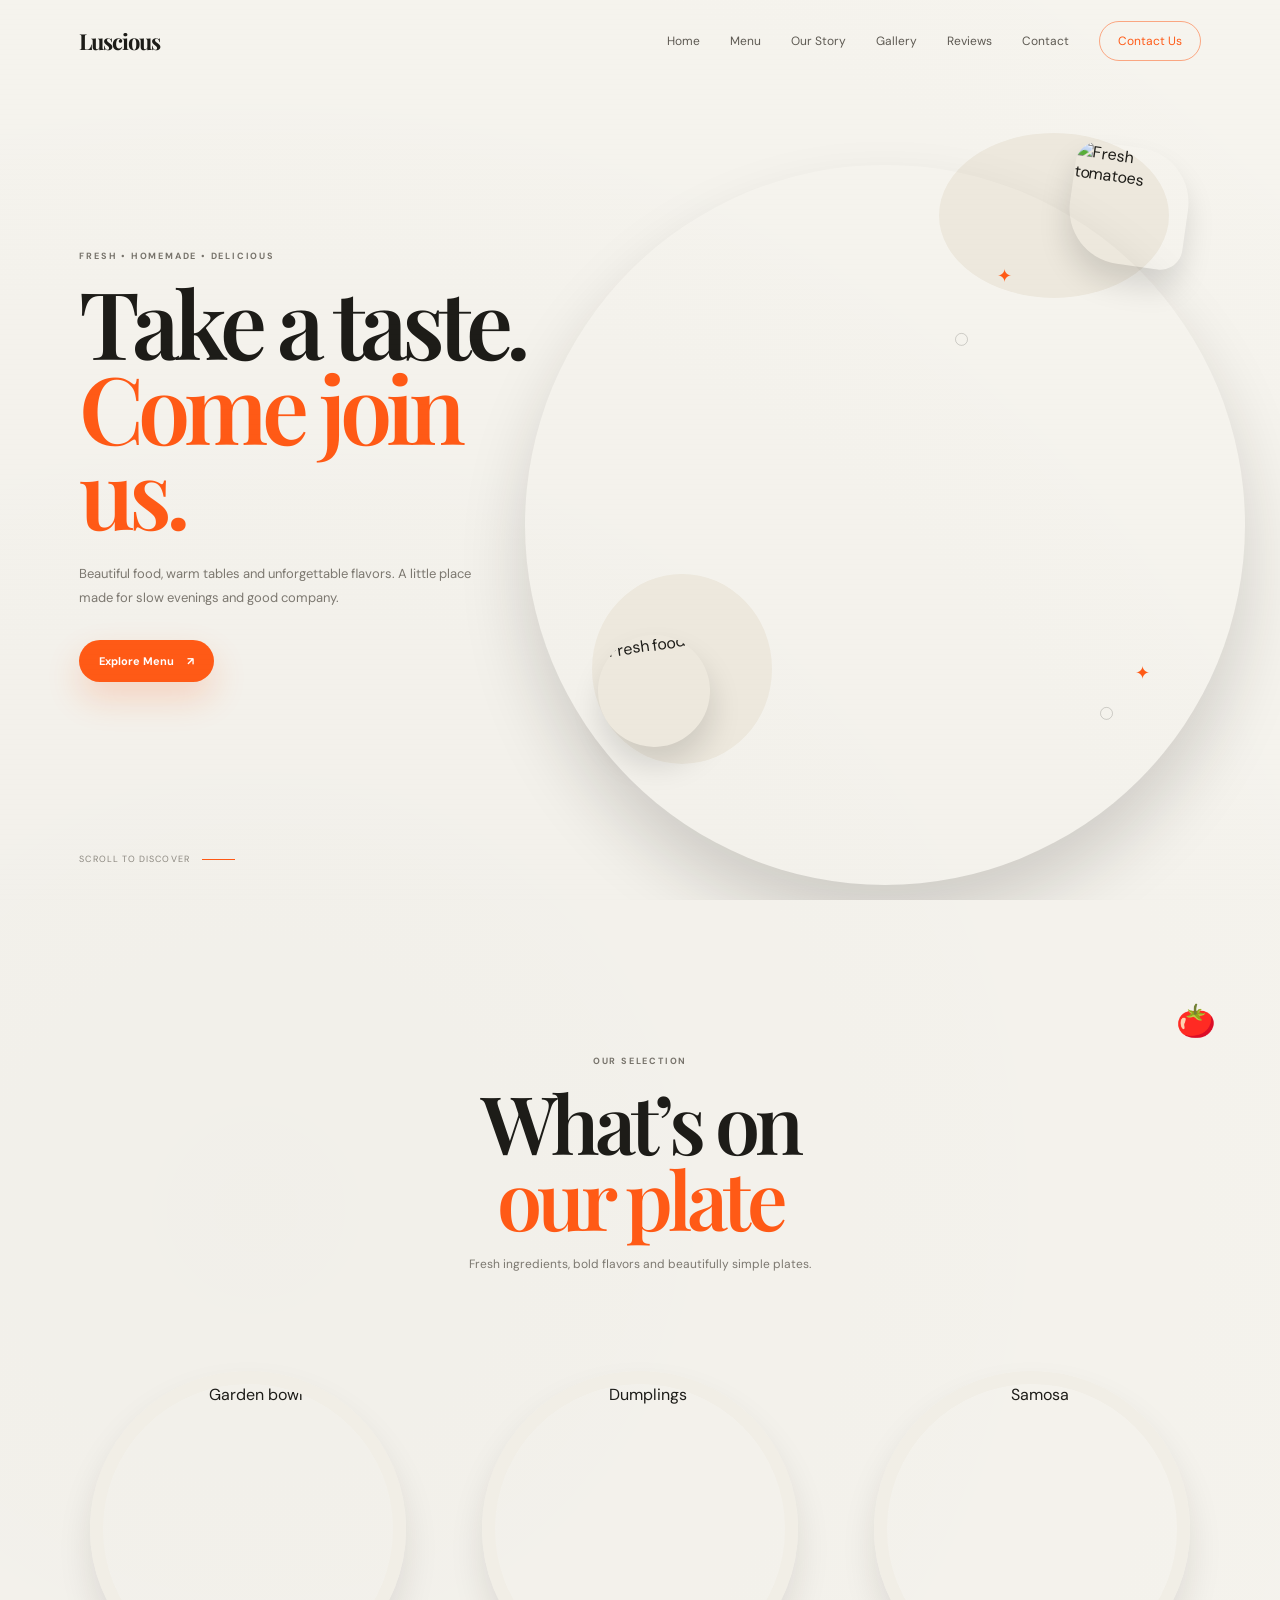
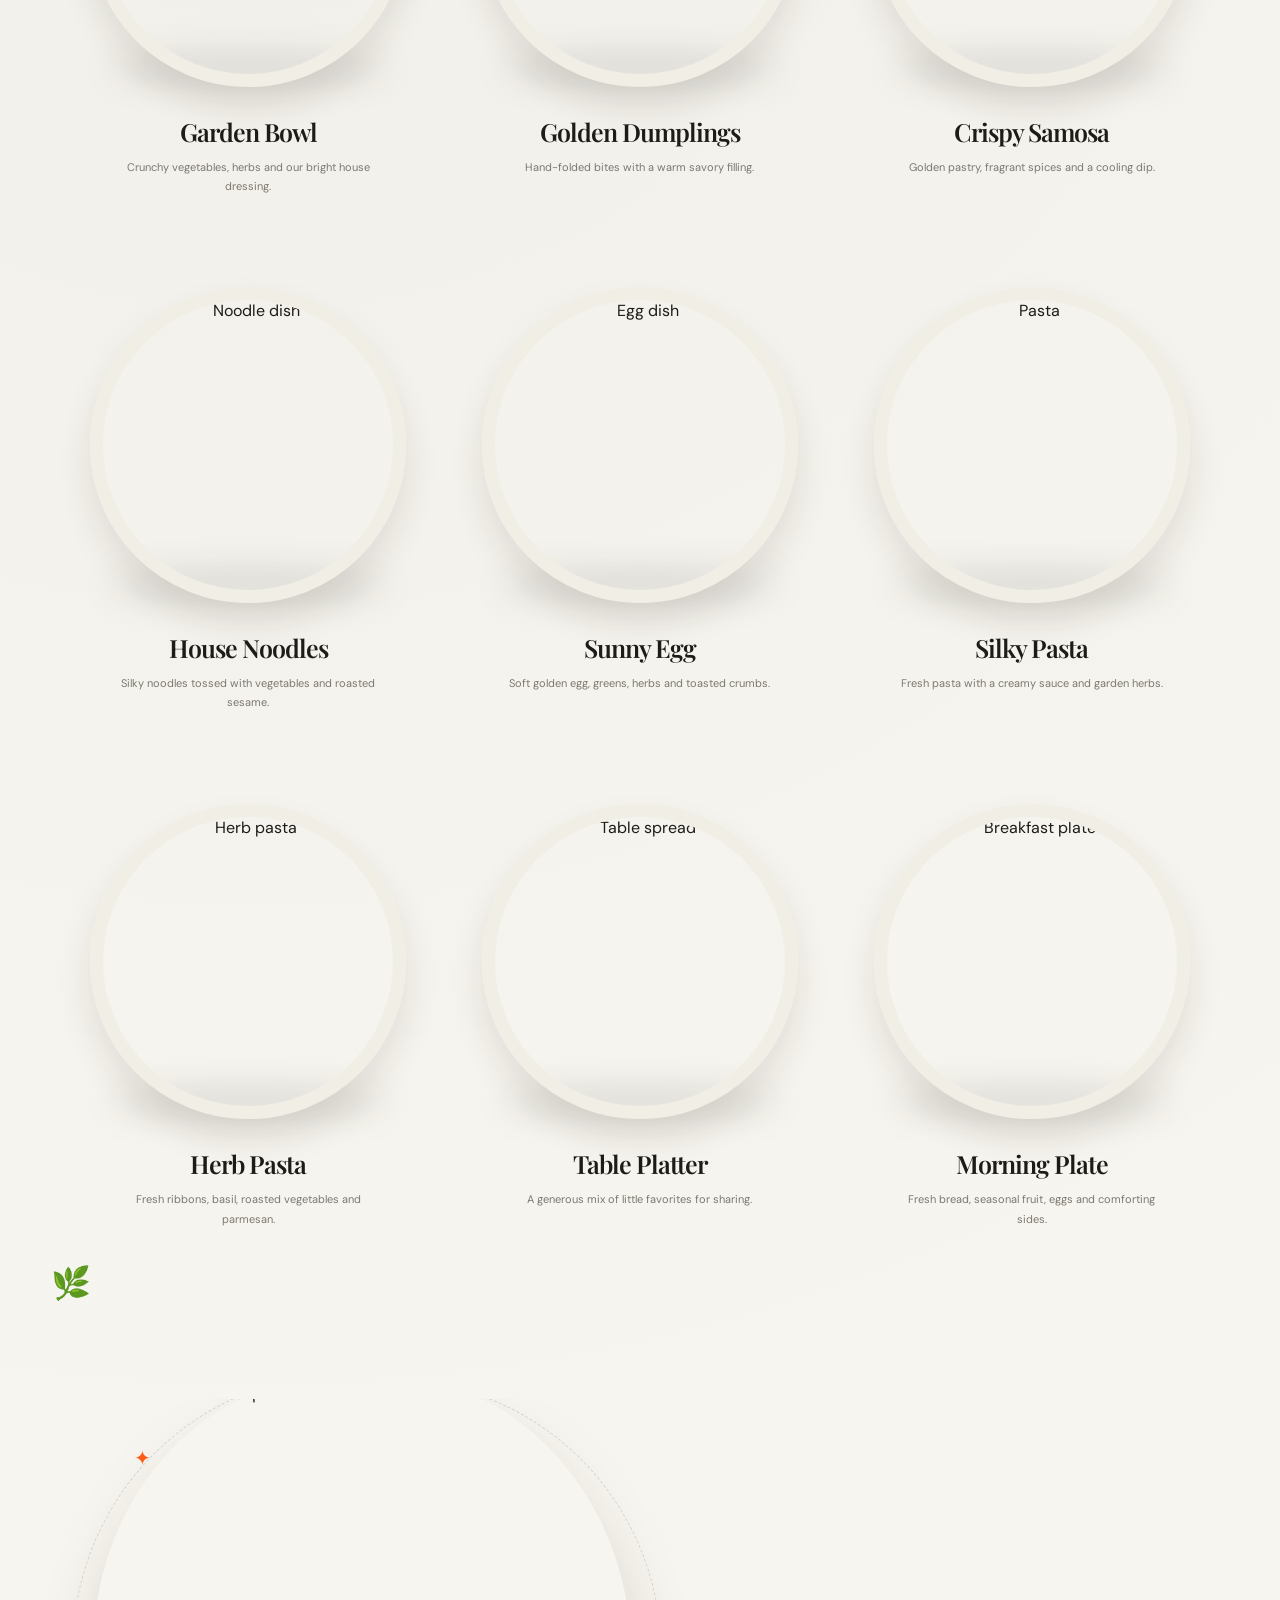
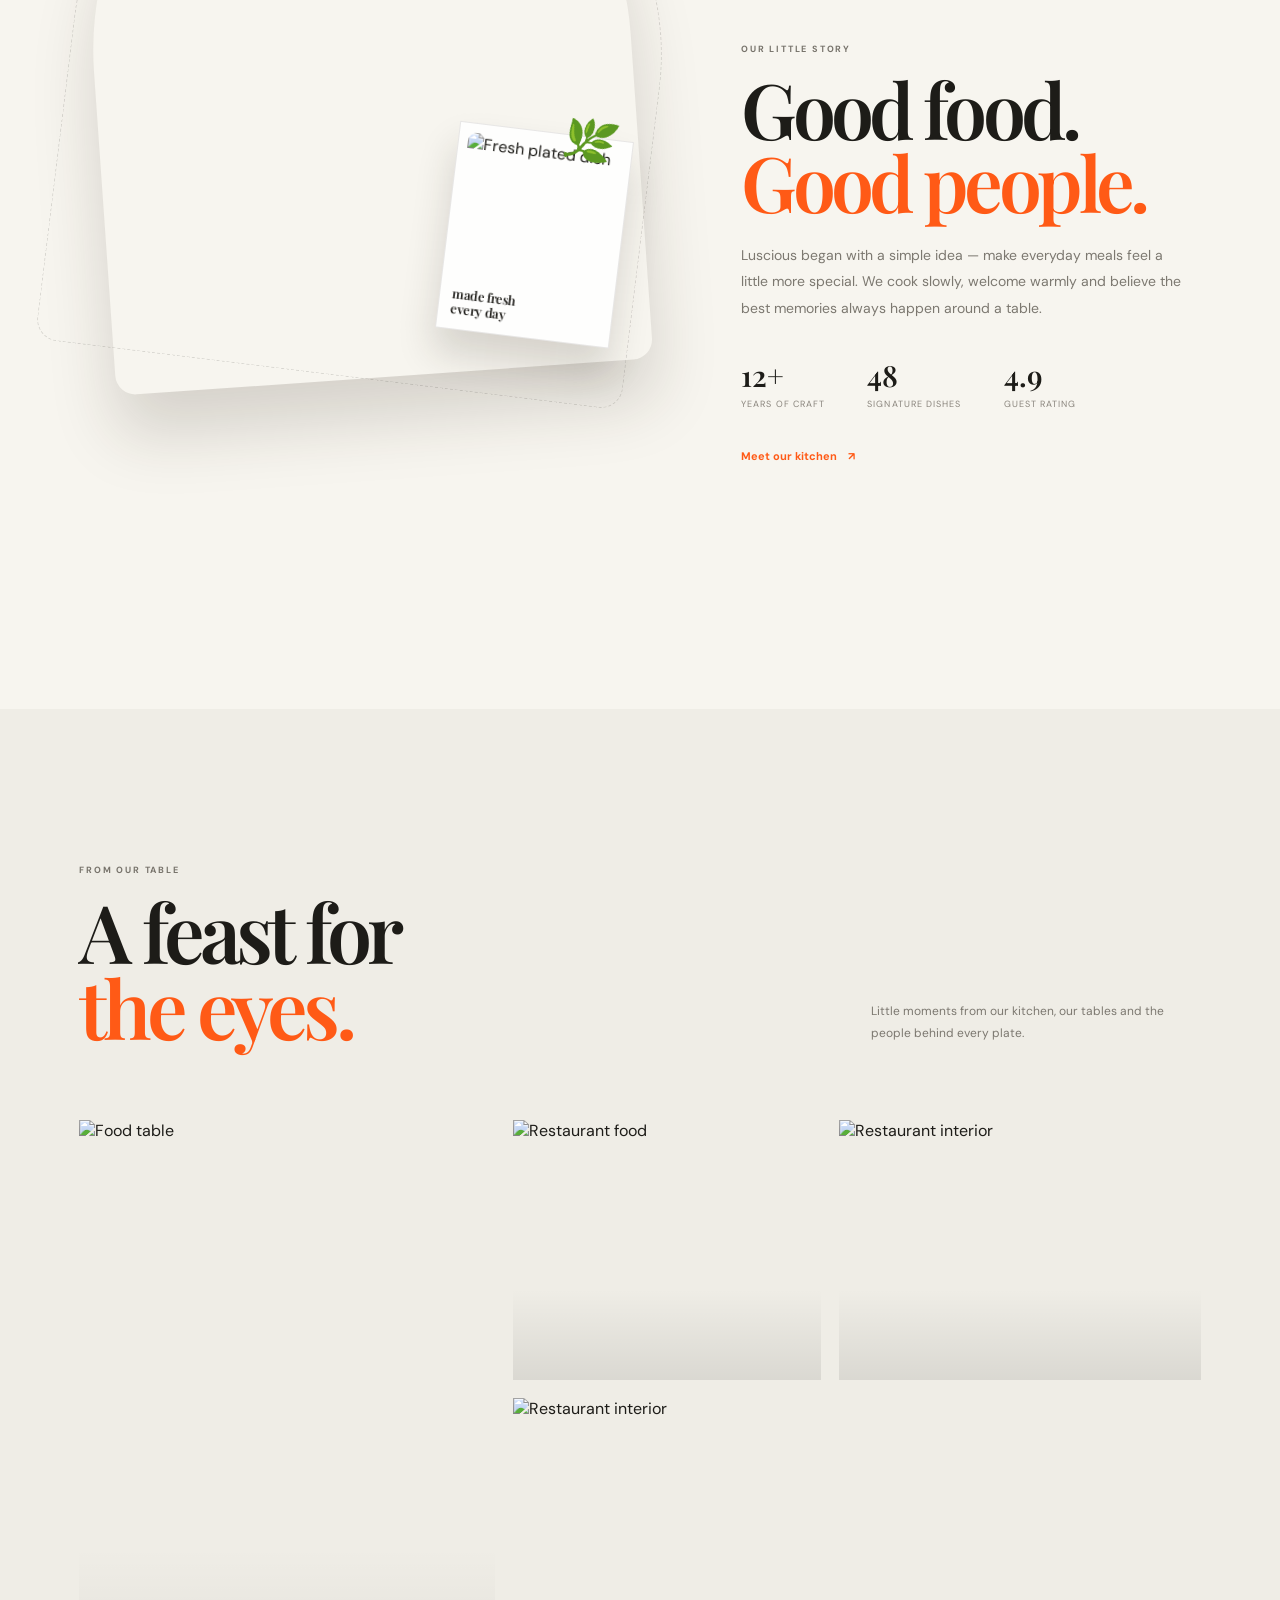
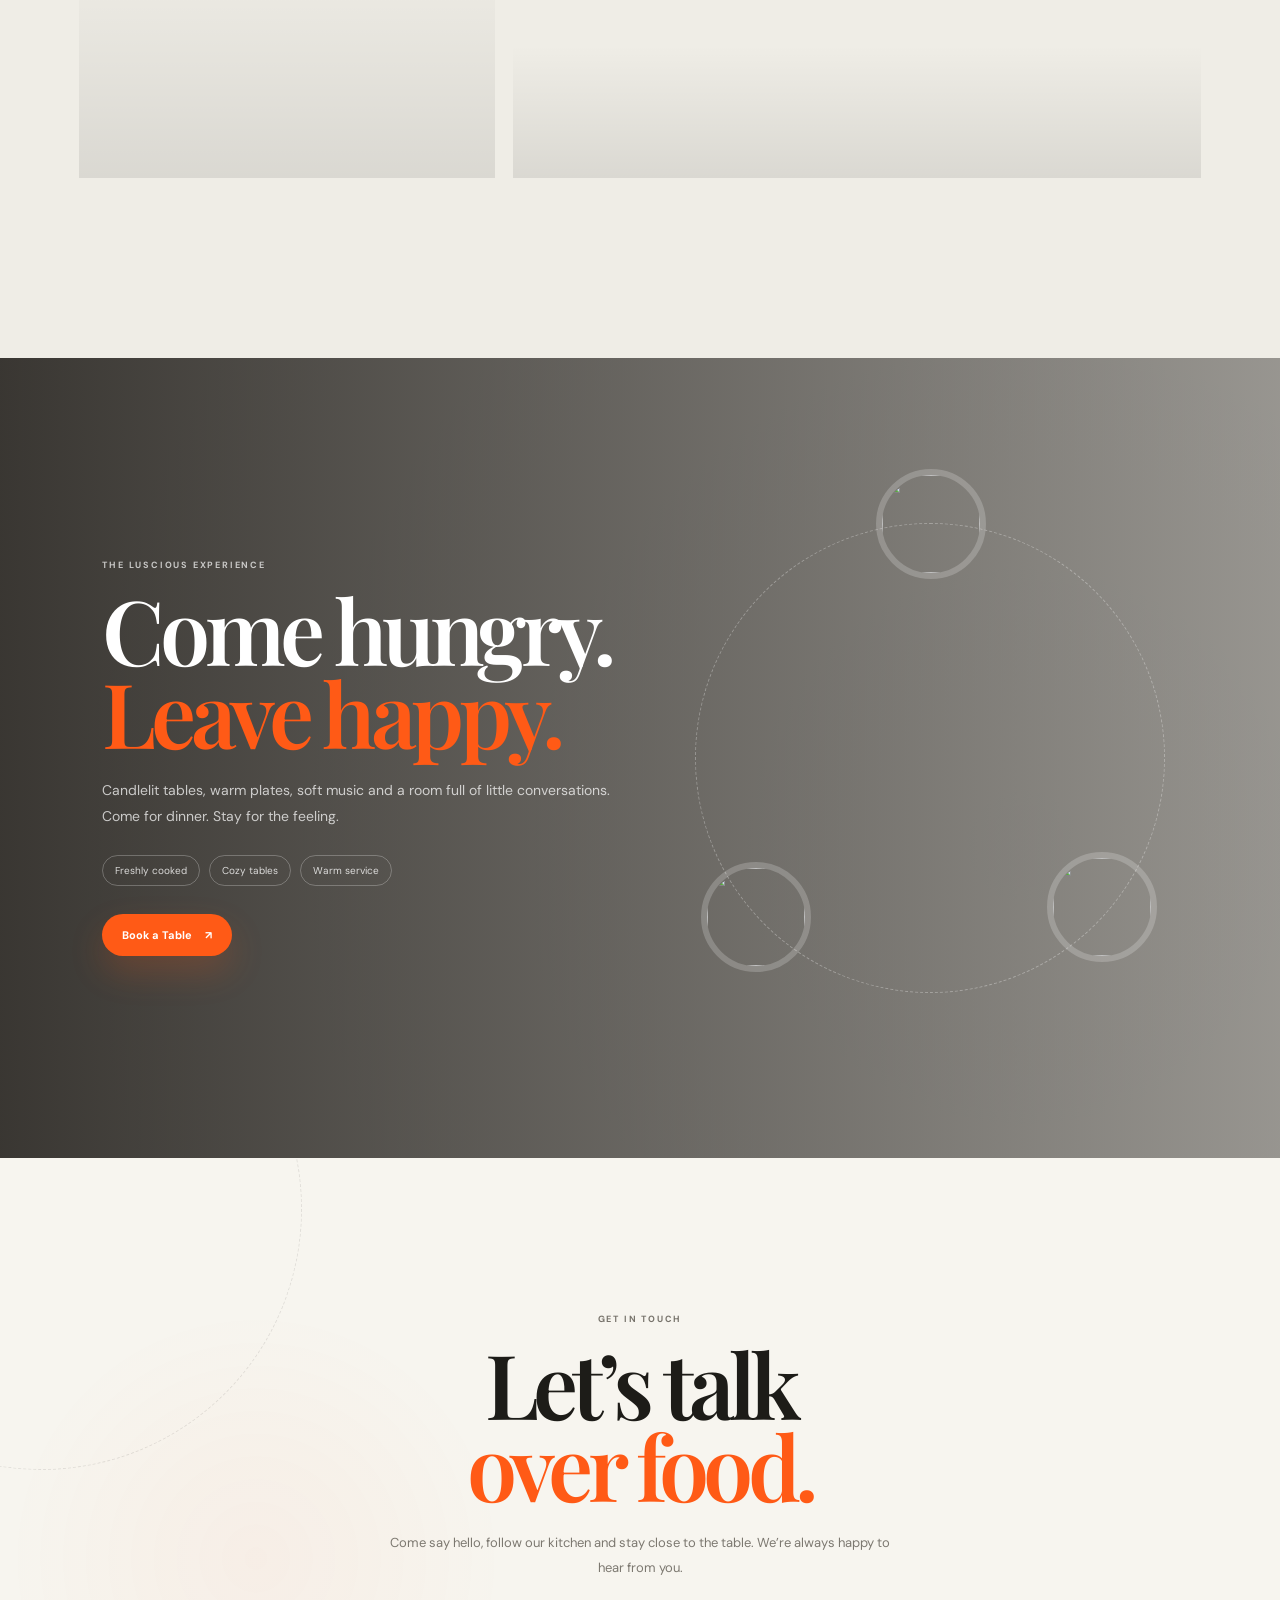
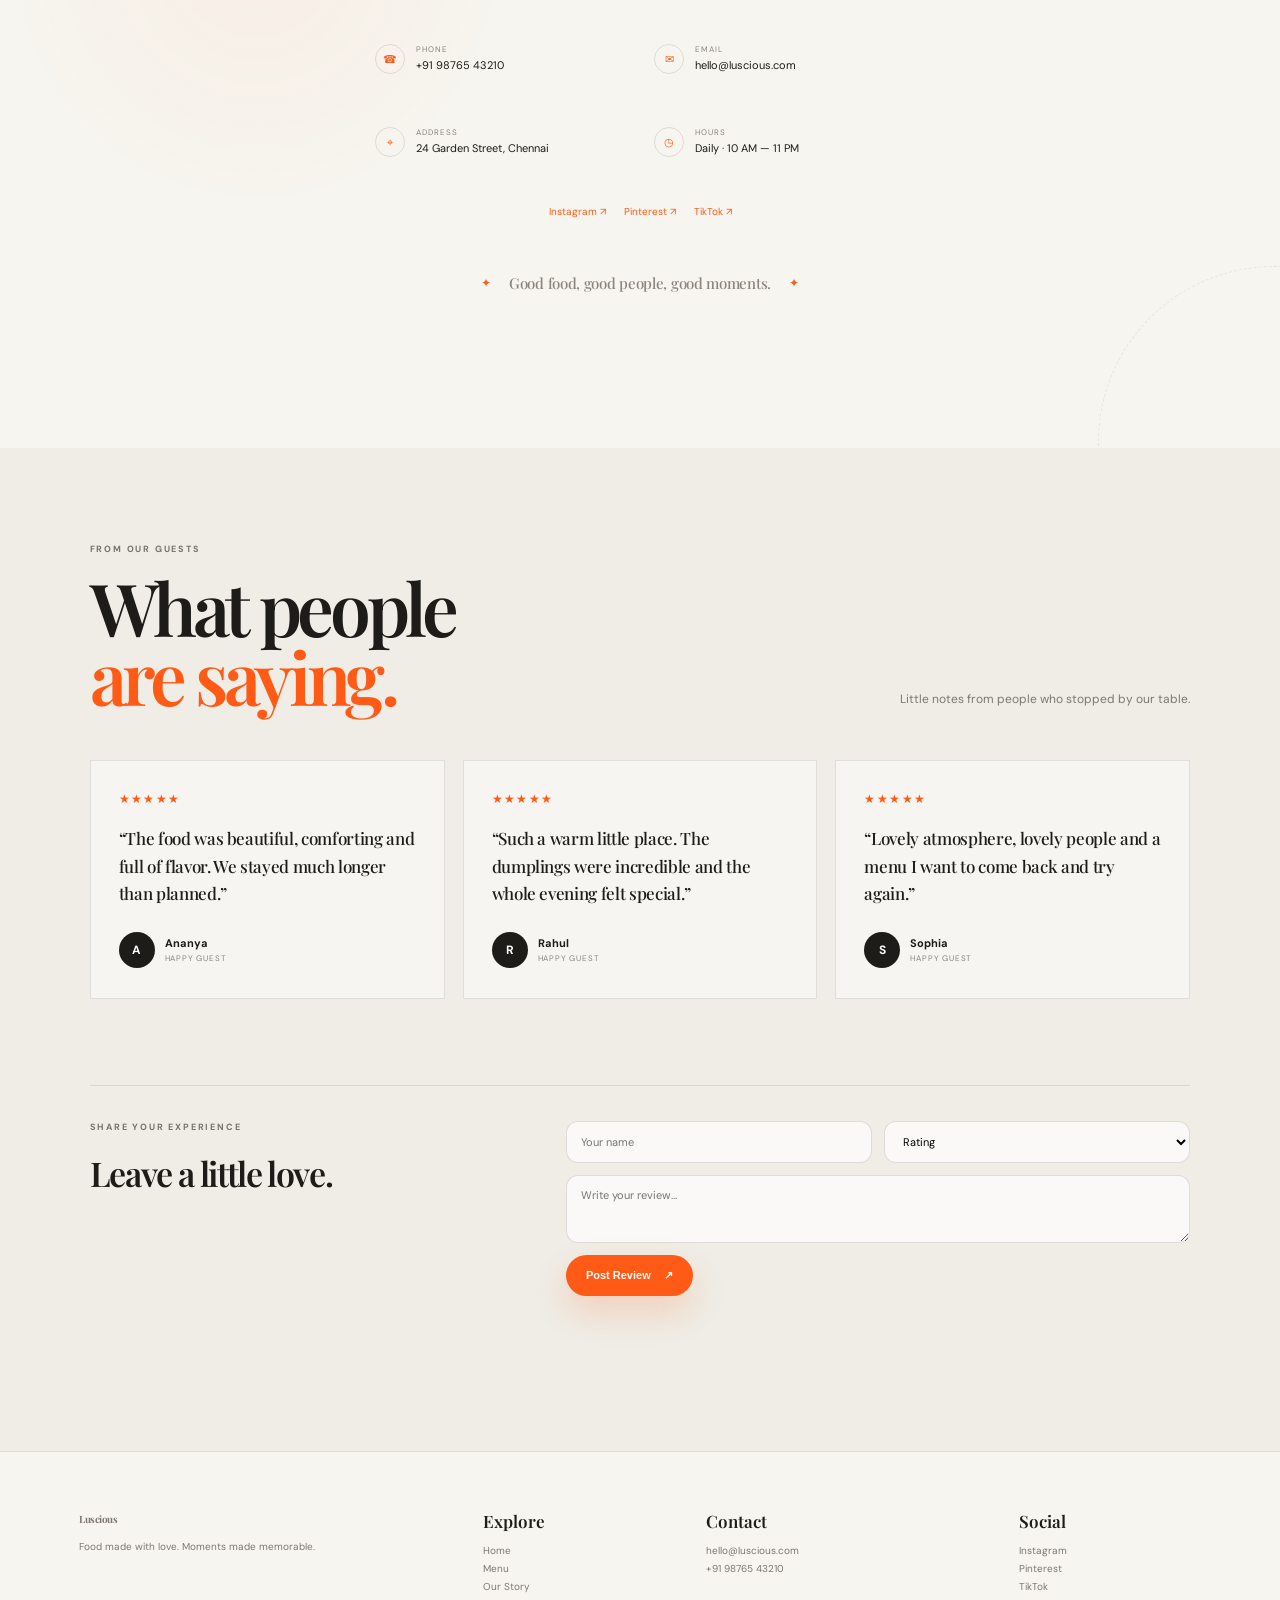
==== commit 99c44c54: "Add files via upload" ====
--- a/index.html
+++ b/index.html
@@ -69,7 +69,7 @@
     </div>
 
     <div class="floating-card leaf-card">
-      <img src="https://images.unsplash.com/photo-1600185365483-26d7a4cc7519?auto=format&fit=crop&w=450&q=85" alt="Fresh herbs">
+      <img src="https://images.unsplash.com/photo-1498654896293-37aacf113fd9?auto=format&fit=crop&w=450&q=85" alt="Fresh food">
     </div>
 
     <span class="spark spark-1">✦</span>
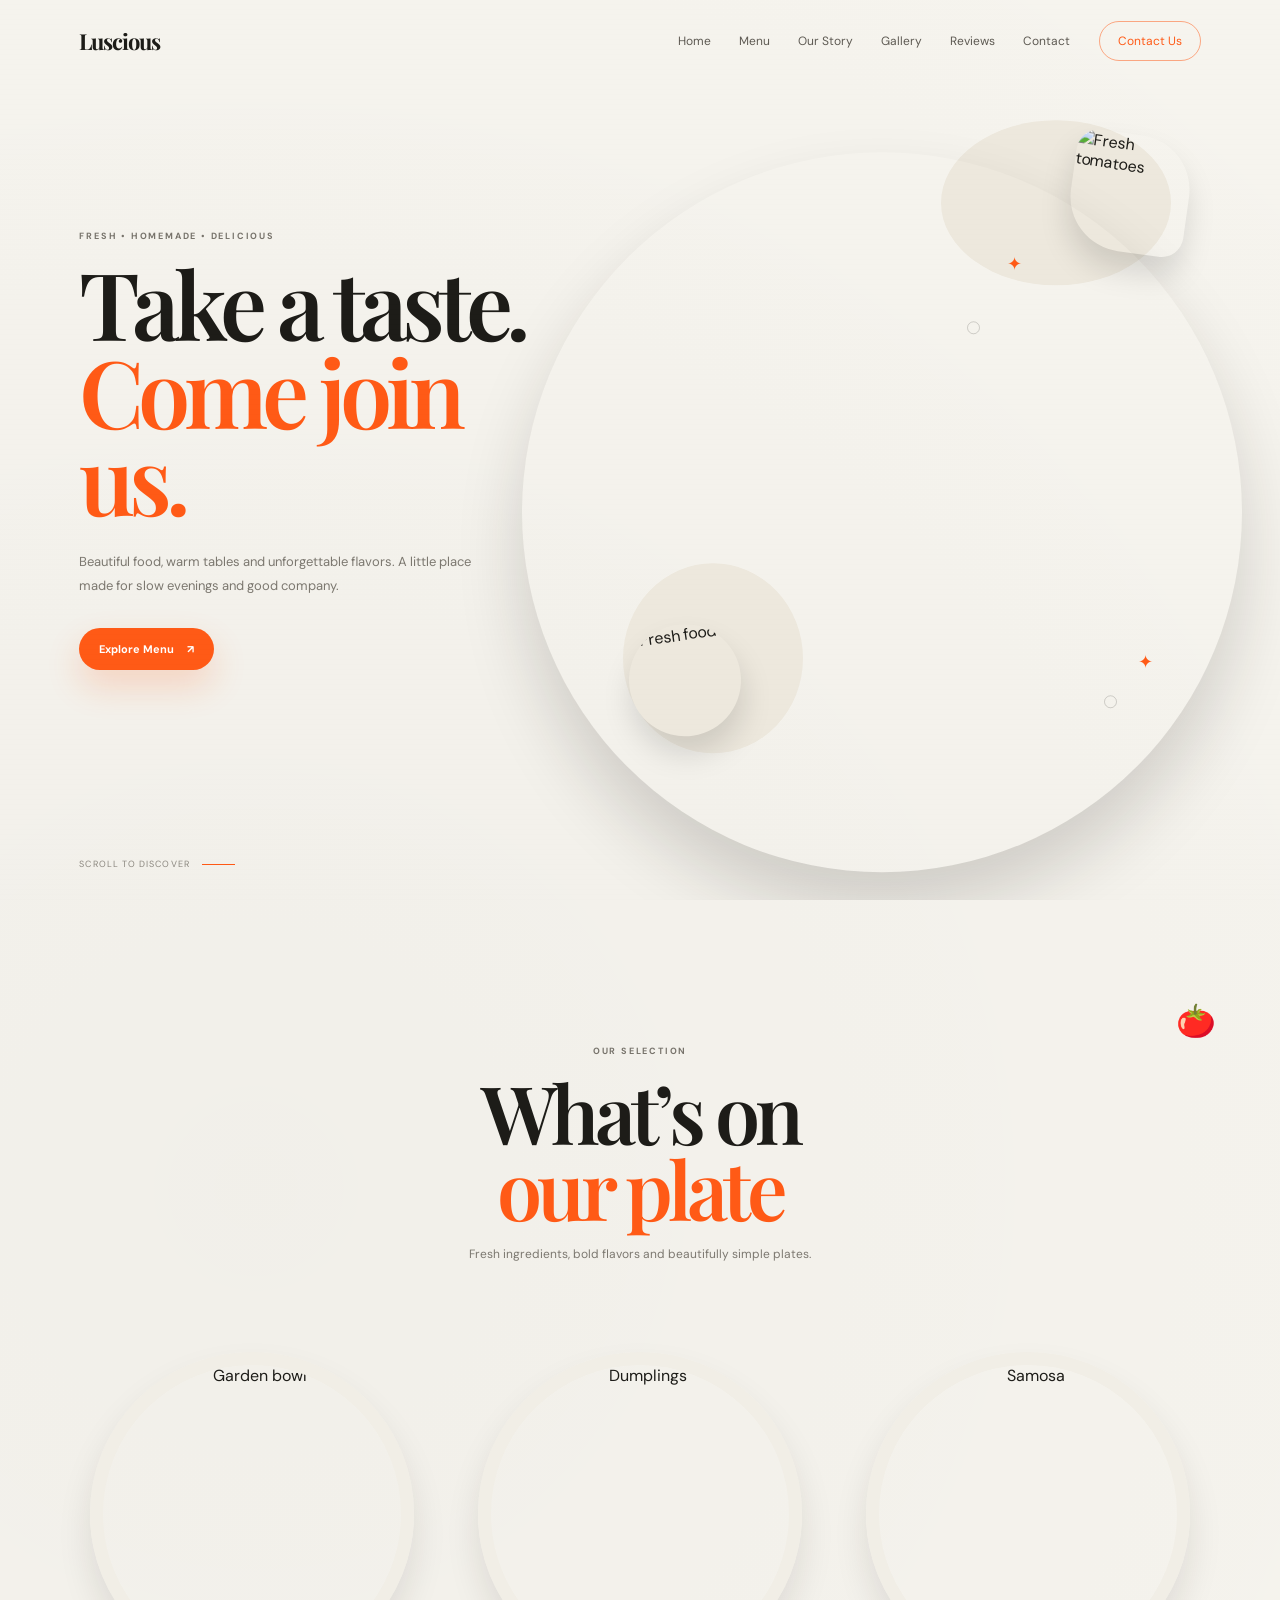
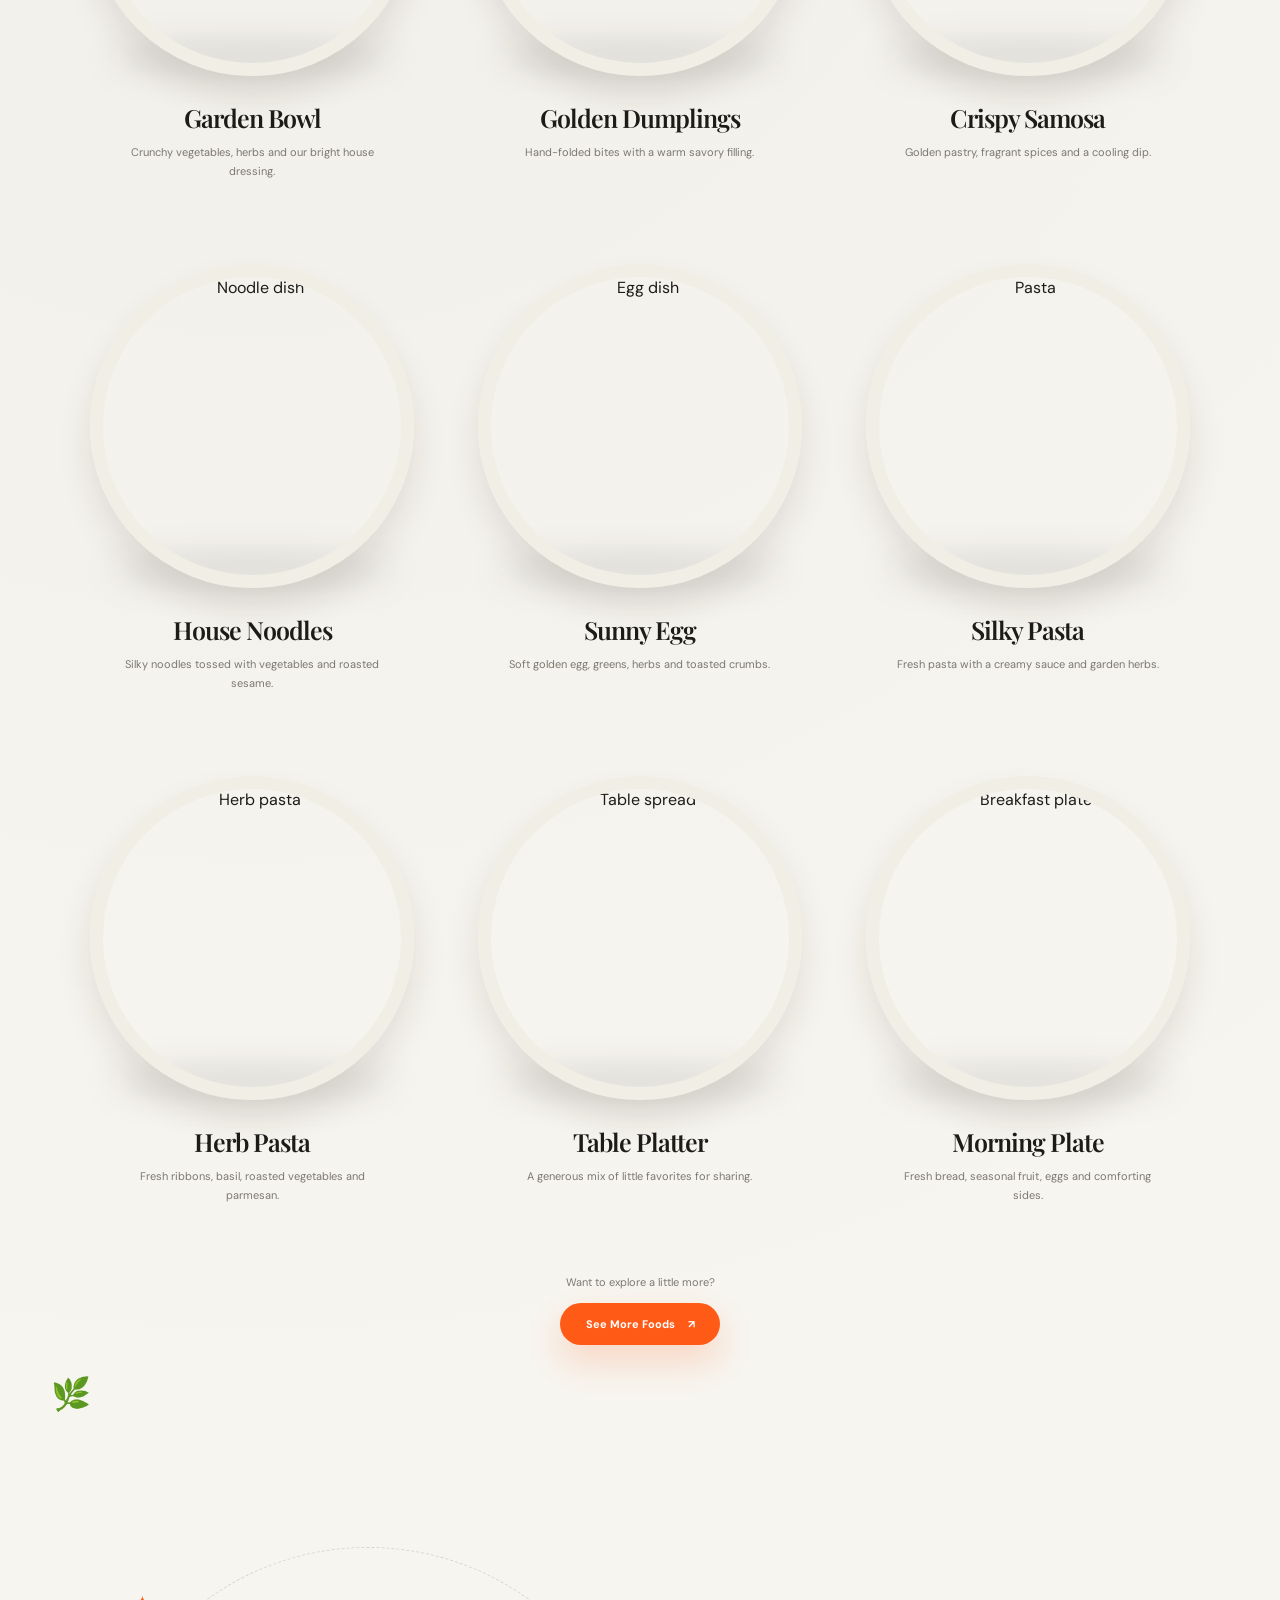
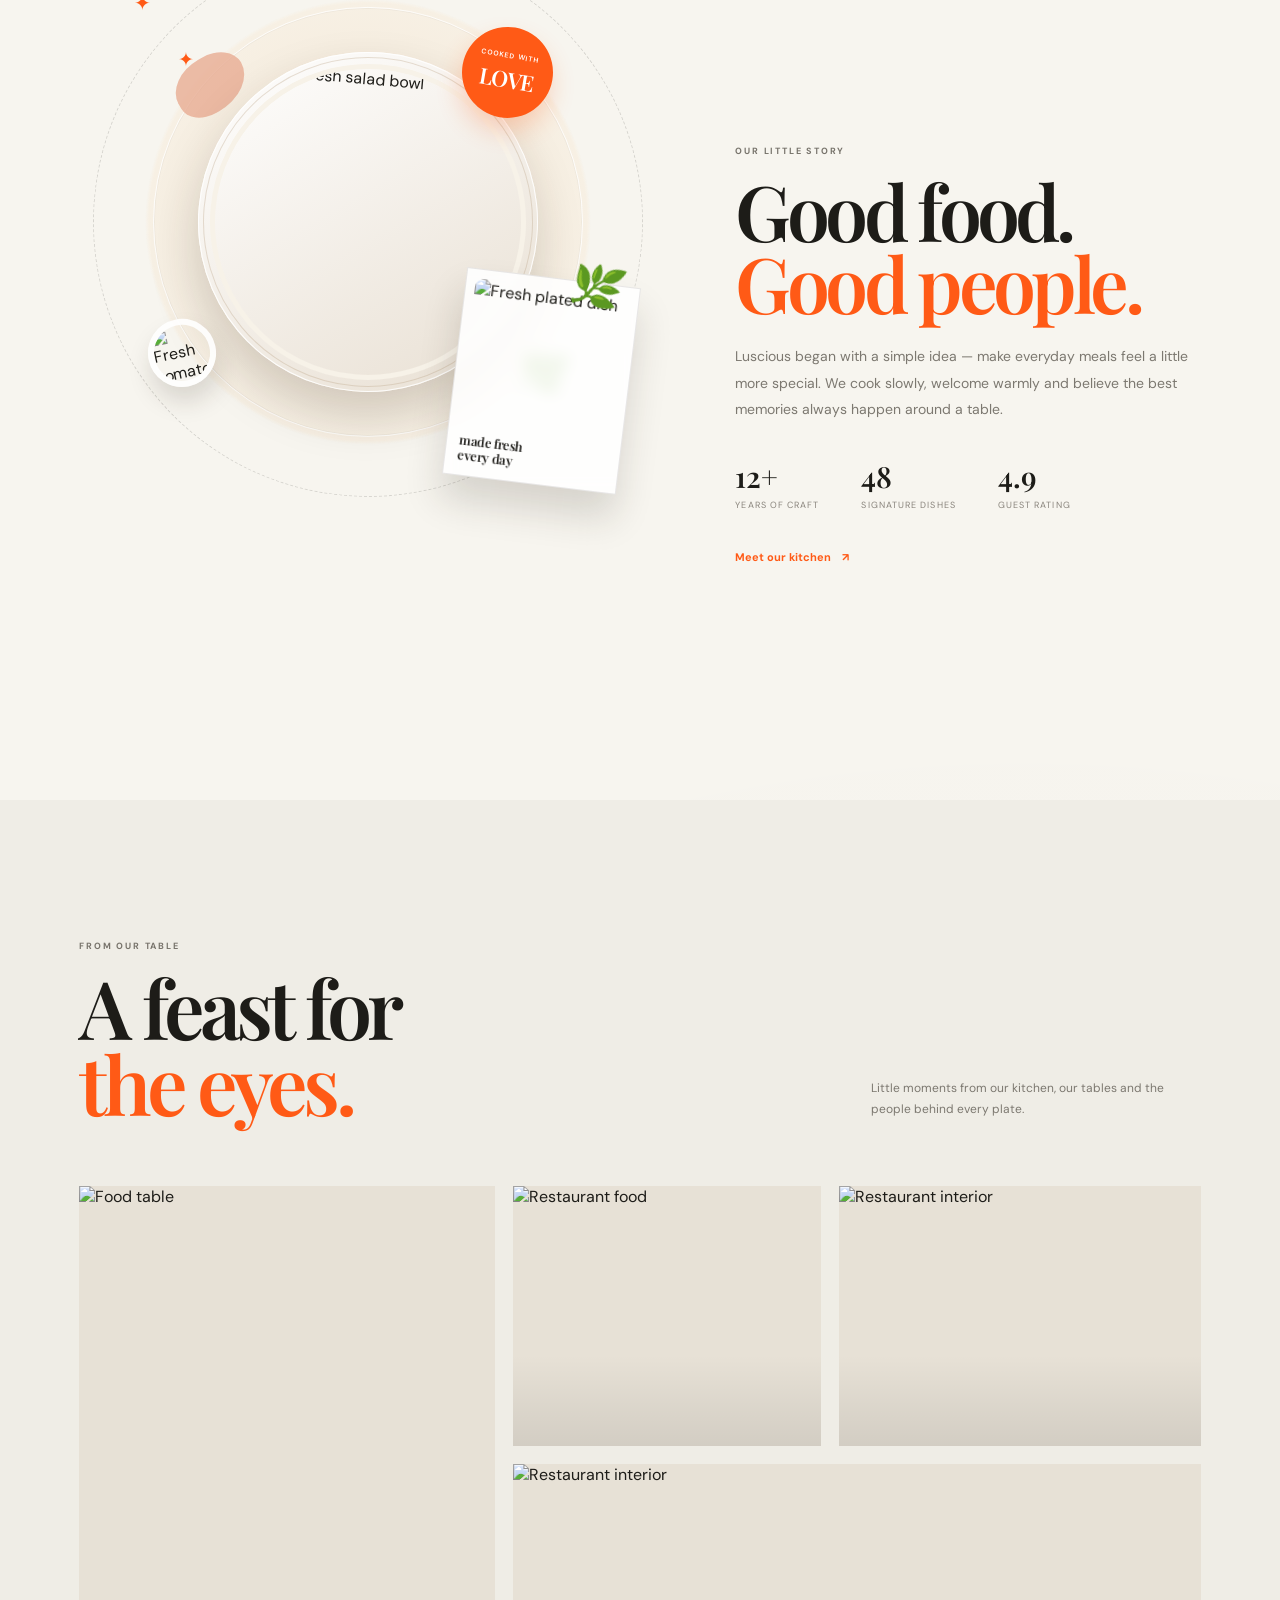
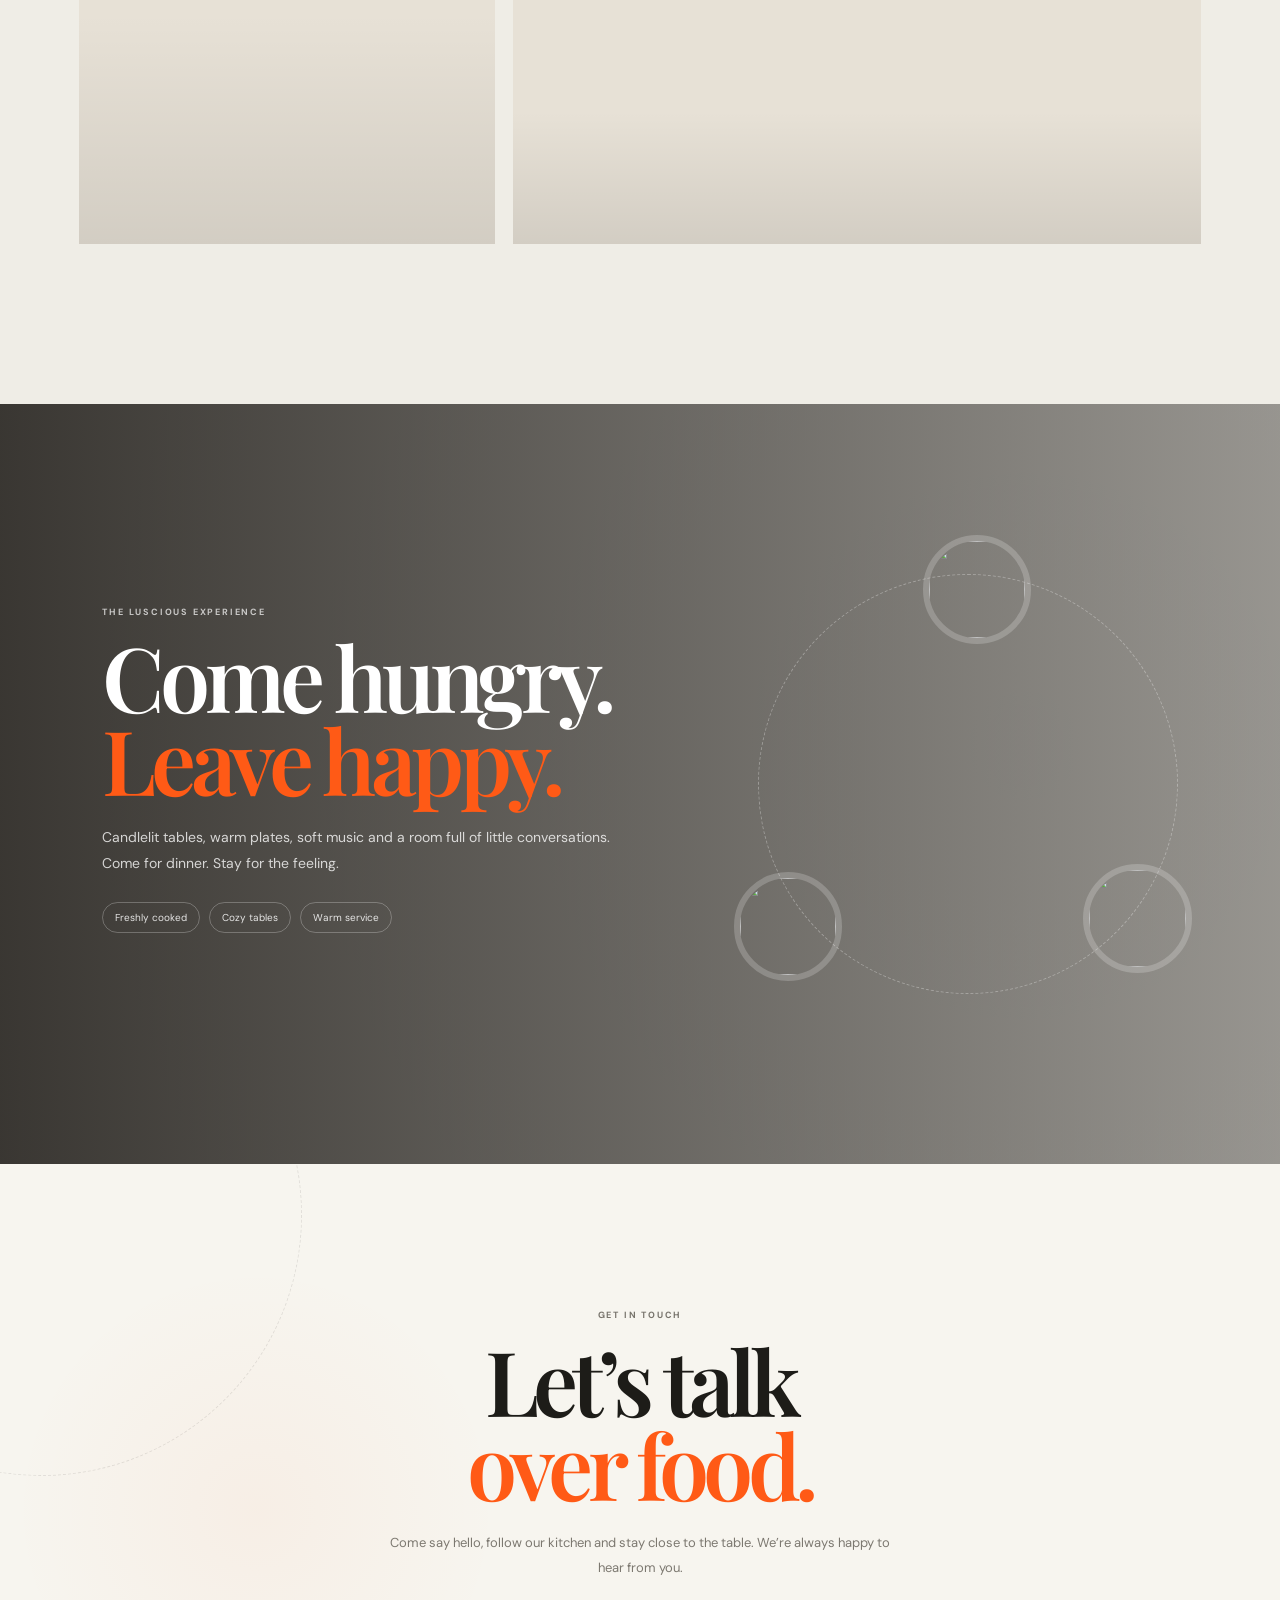
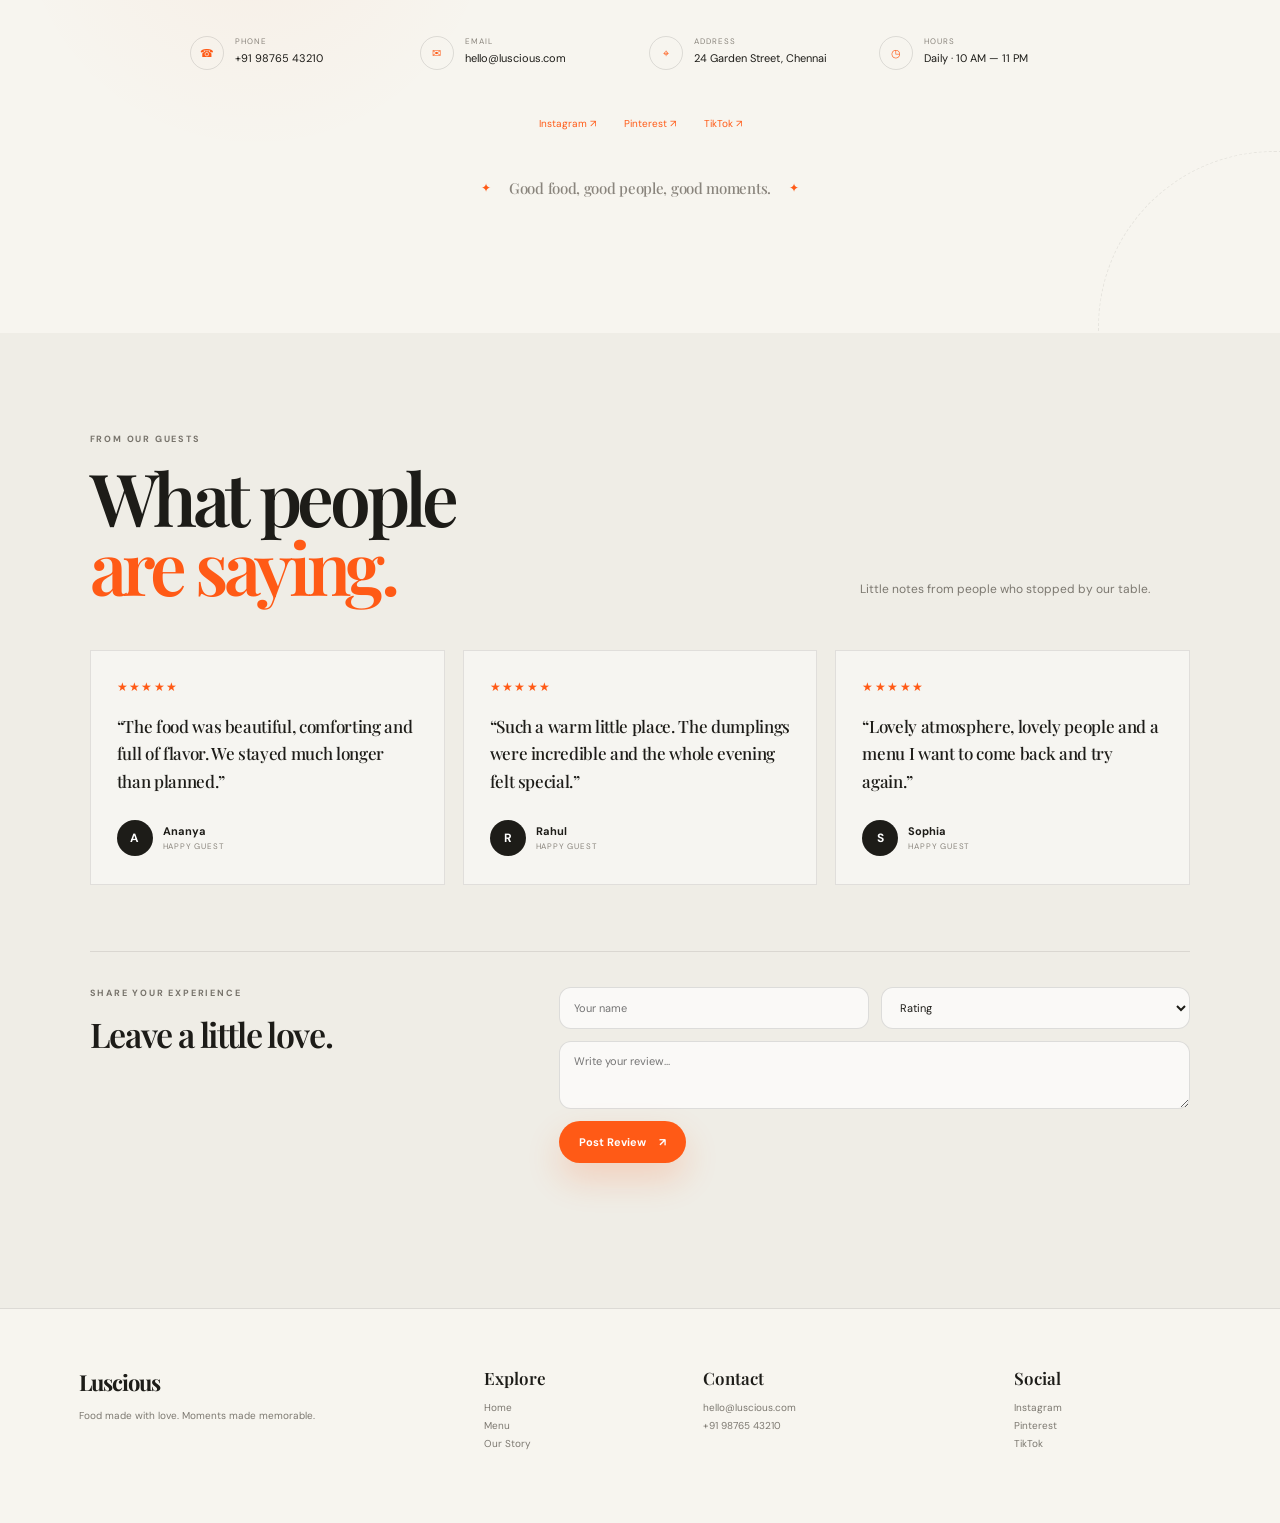
==== commit b4ca082c: "Add files via upload" ====
--- a/index.html
+++ b/index.html
@@ -171,19 +171,32 @@
     </article>
 
   </div>
+
+  <div class="see-more-wrap reveal">
+    <p>Want to explore a little more?</p>
+    <a href="menu.html" class="main-btn">See More Foods <span>↗</span></a>
+  </div>
 </section>
 
 <!-- ================= NEW SECTION 1: STORY ================= -->
 <section class="story-section full-section" id="story">
   <div class="story-image parallax reveal">
-    <div class="story-frame">
-      <img src="https://images.unsplash.com/photo-1551183053-bf91a1d81141?auto=format&fit=crop&w=1200&q=90" alt="Fresh pasta being prepared">
+    <div class="rotating-ring"></div>
+    <div class="story-artwork" aria-label="Decorative fresh food plate design">
+      <div class="art-plate">
+        <img src="https://images.unsplash.com/photo-1512621776951-a57141f2eefd?auto=format&fit=crop&w=800&q=90" alt="Colorful fresh salad bowl">
+      </div>
+      <span class="art-badge"><small>COOKED WITH</small><strong>LOVE</strong></span>
+      <div class="art-tomato">
+        <img src="https://images.unsplash.com/photo-1546094096-0df4bcaaa337?auto=format&fit=crop&w=240&q=85" alt="Fresh tomatoes">
+      </div>
+      <span class="art-herb">🌿</span>
+      <span class="art-spark">✦</span>
     </div>
     <div class="story-mini-card">
       <img src="https://images.unsplash.com/photo-1547592180-85f173990554?auto=format&fit=crop&w=500&q=90" alt="Fresh plated dish">
       <span>made fresh<br>every day</span>
     </div>
-    <div class="rotating-ring"></div>
     <span class="story-leaf">🌿</span>
     <span class="story-star">✦</span>
   </div>
@@ -243,7 +256,7 @@
       <span>Warm service</span>
     </div>
 
-    <a href="#contact" class="main-btn magnetic">Book a Table <span>↗</span></a>
+   
   </div>
 
   <div class="orbit-food">
--- a/style.css
+++ b/style.css
@@ -1,3 +1,4 @@
+/* Luscious restaurant template — clean responsive stylesheet */
 *{margin:0;padding:0;box-sizing:border-box}
 :root{
   --bg:#f7f5ef;
@@ -9,8 +10,9 @@
   --serif:"Playfair Display",Georgia,serif;
   --sans:"DM Sans",Arial,sans-serif;
 }
-html{scroll-behavior:smooth}
+html{scroll-behavior:smooth;scroll-padding-top:24px}
 body{
+  min-width:320px;
   font-family:var(--sans);
   color:var(--ink);
   background:
@@ -20,70 +22,60 @@
   overflow-x:hidden;
 }
 .noise{
-  position:fixed;inset:0;pointer-events:none;z-index:200;opacity:.23;
+  position:fixed;inset:0;pointer-events:none;z-index:200;opacity:.18;
   background-image:repeating-linear-gradient(0deg,rgba(0,0,0,.018) 0 1px,transparent 1px 5px);
 }
-a{text-decoration:none;color:inherit}
-img{display:block;width:100%}
+a{color:inherit;text-decoration:none}
+img{display:block;width:100%;max-width:100%}
+button,input,select,textarea{font:inherit}
+button,a{-webkit-tap-highlight-color:transparent}
 .full-section{width:100%;margin:0}
+
+/* Header */
 .header{
   width:100%;min-height:82px;padding:0 6.2vw;
-  display:flex;align-items:center;justify-content:space-between;
+  display:flex;align-items:center;justify-content:space-between;gap:24px;
   position:relative;z-index:50;
 }
-.logo{font:700 22px var(--serif);letter-spacing:-.05em}
-.nav{display:flex;align-items:center;gap:30px;font-size:12px;color:#5e5a53}
-.nav a{transition:.3s ease}
+.logo{font:700 22px var(--serif);letter-spacing:-.05em;white-space:nowrap}
+.nav{display:flex;align-items:center;gap:clamp(14px,2.2vw,30px);font-size:12px;color:#5e5a53}
+.nav a{transition:color .25s ease,transform .25s ease;white-space:nowrap}
 .nav a:not(.nav-btn):hover{color:var(--accent);transform:translateY(-2px)}
-.nav-btn{
-  color:var(--accent);border:1px solid rgba(255,90,22,.5);
-  padding:11px 18px;border-radius:100px;
-}
+.nav-btn{color:var(--accent);border:1px solid rgba(255,90,22,.5);padding:11px 18px;border-radius:100px}
 .nav-btn:hover{background:var(--accent);color:#fff}
-.menu-btn{display:none;border:0;background:none}
-.menu-btn span{display:block;width:22px;height:1px;background:var(--ink);margin:5px}
-
+.menu-btn{display:none;border:0;background:none;width:42px;height:42px;cursor:pointer;flex:0 0 auto}
+.menu-btn span{display:block;width:22px;height:1.5px;background:var(--ink);margin:5px auto}
+
+/* Shared elements */
+.mini-title{font-size:9px;font-weight:700;letter-spacing:.2em;color:#77736b;text-transform:uppercase;margin-bottom:17px}
+em{font-style:normal;color:var(--accent)}
+.main-btn{
+  display:inline-flex;gap:13px;align-items:center;justify-content:center;
+  background:var(--accent);color:#fff;padding:14px 20px;border-radius:100px;
+  font-size:11px;font-weight:700;box-shadow:0 16px 35px rgba(255,90,22,.2);
+  transition:box-shadow .3s ease,transform .3s ease;
+}
+.main-btn:hover{box-shadow:0 22px 42px rgba(255,90,22,.27);transform:translateY(-3px)}
+.reveal{opacity:0;transform:translateY(28px);transition:opacity .8s ease,transform .8s cubic-bezier(.2,.7,.2,1)}
+.reveal.show{opacity:1;transform:translateY(0)}
+
+/* Hero */
 .hero{
-  min-height:calc(100vh - 82px);
-  padding:30px 6.2vw 0;
-  display:grid;grid-template-columns:44% 56%;
-  align-items:center;position:relative;overflow:hidden;
-}
-.hero-left{position:relative;z-index:5;padding-bottom:80px}
-.mini-title{
-  font-size:9px;font-weight:700;letter-spacing:.2em;
-  color:#77736b;text-transform:uppercase;margin-bottom:17px
-}
-.hero h1{
-  font:600 clamp(54px,7.3vw,105px)/.91 var(--serif);
-  letter-spacing:-.065em;max-width:750px
-}
-em{font-style:normal;color:var(--accent)}
-.hero-description{
-  color:var(--muted);font-size:13px;line-height:1.85;
-  max-width:410px;margin:28px 0 30px
-}
-.main-btn{
-  display:inline-flex;gap:13px;align-items:center;
-  background:var(--accent);color:#fff;padding:14px 20px;
-  border-radius:100px;font-size:11px;font-weight:700;
-  box-shadow:0 16px 35px rgba(255,90,22,.2);
-  transition:.3s ease;
-}
-.main-btn:hover{box-shadow:0 22px 42px rgba(255,90,22,.27);transform:translateY(-4px)}
-.hero-visual{position:relative;min-height:690px;transform:translateY(10px)}
-.circle-image{
-  position:absolute;border-radius:50%;overflow:hidden;
-}
+  min-height:calc(100svh - 82px);padding:30px 6.2vw 70px;
+  display:grid;grid-template-columns:minmax(0,.9fr) minmax(0,1.1fr);
+  align-items:center;gap:3vw;position:relative;overflow:hidden;
+}
+.hero-left{position:relative;z-index:5;padding-bottom:42px;min-width:0}
+.hero h1{font:600 clamp(54px,7.3vw,105px)/.94 var(--serif);letter-spacing:-.065em;max-width:750px}
+.hero-description{color:var(--muted);font-size:13px;line-height:1.85;max-width:410px;margin:28px 0 30px}
+.hero-visual{position:relative;min-height:clamp(510px,54vw,700px);min-width:0;transform:translateY(10px)}
+.circle-image{position:absolute;border-radius:50%;overflow:hidden}
 .hero-main{width:min(64vw,720px);aspect-ratio:1;right:-7%;top:18px;box-shadow:0 38px 65px rgba(35,29,21,.17);animation:heroFloat 5.5s ease-in-out infinite}
 .hero-main img{height:100%;object-fit:cover}
 .soft-shape{position:absolute;border-radius:50%;background:#ede8dd}
 .shape-1{width:230px;height:165px;right:5%;top:-14px}
 .shape-2{width:180px;height:190px;left:3%;bottom:73px}
-.floating-card{
-  position:absolute;overflow:hidden;box-shadow:0 18px 30px rgba(0,0,0,.13);z-index:4;
-  animation:littleFloat 5s ease-in-out infinite
-}
+.floating-card{position:absolute;overflow:hidden;box-shadow:0 18px 30px rgba(0,0,0,.13);z-index:4;animation:littleFloat 5s ease-in-out infinite}
 .floating-card img{height:100%;object-fit:cover}
 .tomato-card{width:118px;height:118px;right:2%;top:0;border-radius:22px 55px 22px 55px;transform:rotate(8deg)}
 .leaf-card{width:112px;height:112px;left:4%;bottom:90px;border-radius:50%;transform:rotate(-8deg);animation-delay:1s}
@@ -91,71 +83,58 @@
 .spark-1{right:30%;top:17%}.spark-2{right:8%;bottom:22%;animation-delay:.7s}
 .outline-dot{position:absolute;border:1px solid rgba(29,28,24,.18);width:13px;height:13px;border-radius:50%}
 .dot-1{right:14%;bottom:17%}.dot-2{right:37%;top:27%}
-.scroll-down{
-  position:absolute;left:6.2vw;bottom:35px;
-  display:flex;gap:12px;align-items:center;
-  color:#8b877f;font-size:9px;letter-spacing:.12em;text-transform:uppercase
-}
+.scroll-down{position:absolute;left:6.2vw;bottom:30px;display:flex;gap:12px;align-items:center;color:#8b877f;font-size:9px;letter-spacing:.12em;text-transform:uppercase}
 .scroll-down i{display:block;width:33px;height:1px;background:#88837b;overflow:hidden;position:relative}
 .scroll-down i:after{content:"";position:absolute;inset:0;background:var(--accent);animation:line 2s infinite}
 
-.menu-section{padding:155px 6.2vw 170px;position:relative}
-.section-head{text-align:center;max-width:600px;margin:0 auto 85px}
-.section-head h2,.gallery-head h2,.contact-card h2{
-  font:600 clamp(52px,6.3vw,82px)/.94 var(--serif);
-  letter-spacing:-.06em
-}
+/* Menu */
+.menu-section{padding:145px 6.2vw 165px;position:relative}
+.section-head{text-align:center;max-width:600px;margin:0 auto 76px}
+.section-head h2{font:600 clamp(52px,6.3vw,82px)/.94 var(--serif);letter-spacing:-.06em}
 .section-head>p:last-child{max-width:440px;margin:18px auto 0;color:var(--muted);font-size:12px;line-height:1.8}
-.menu-grid{display:grid;grid-template-columns:repeat(3,1fr);gap:80px 54px;max-width:1380px;margin:auto}
-.menu-item{text-align:center;transition:transform .45s ease}
+.menu-grid{display:grid;grid-template-columns:repeat(3,minmax(0,1fr));gap:72px 42px;max-width:1380px;margin:auto}
+.menu-item{min-width:0;text-align:center;transition:transform .45s ease}
 .dish{position:relative;padding:11px;margin-bottom:17px}
-.dish:after{
-  content:"";position:absolute;left:9%;right:9%;bottom:5%;height:25px;
-  border-radius:50%;background:rgba(31,28,21,.14);filter:blur(17px)
-}
-.dish img{
-  position:relative;z-index:2;aspect-ratio:1;border-radius:50%;object-fit:cover;
-  border:13px solid #f1eee6;box-shadow:0 20px 34px rgba(41,33,21,.1);
-  transition:.65s cubic-bezier(.2,.7,.2,1)
-}
-.menu-item:hover .dish img{transform:rotate(5deg) scale(1.04) translateY(-8px);box-shadow:0 30px 45px rgba(41,33,21,.16)}
-.menu-item h3{font:600 25px var(--serif);letter-spacing:-.04em}
+.dish:after{content:"";position:absolute;left:9%;right:9%;bottom:5%;height:25px;border-radius:50%;background:rgba(31,28,21,.14);filter:blur(17px)}
+.dish img{position:relative;z-index:2;aspect-ratio:1;border-radius:50%;object-fit:cover;border:13px solid #f1eee6;box-shadow:0 20px 34px rgba(41,33,21,.1);transition:transform .65s cubic-bezier(.2,.7,.2,1),box-shadow .65s ease}
+.menu-item:hover .dish img{transform:rotate(4deg) scale(1.035) translateY(-6px);box-shadow:0 30px 45px rgba(41,33,21,.16)}
+.menu-item h3{font:600 clamp(19px,2vw,25px)/1.15 var(--serif);letter-spacing:-.04em}
 .menu-item p{max-width:270px;margin:10px auto 0;color:var(--muted);font-size:11px;line-height:1.75}
-.food-decoration{position:absolute;font-size:32px;animation:littleFloat 5.5s ease-in-out infinite}
+
+.see-more-wrap{display:flex;flex-direction:column;align-items:center;gap:14px;margin:70px auto 0;text-align:center}
+.see-more-wrap p{font-size:11px;color:var(--muted)}
+.see-more-wrap .main-btn{min-width:160px}
+@media(max-width:600px){.see-more-wrap{margin-top:45px}.see-more-wrap p{font-size:10px}}
+.food-decoration{position:absolute;font-size:32px;animation:littleFloat 5.5s ease-in-out infinite;pointer-events:none}
 .deco-1{right:5%;top:100px}.deco-2{left:4%;bottom:95px;animation-delay:1s}
 
-.story-section{
-  padding:150px 7vw;display:grid;grid-template-columns:1.1fr .9fr;
-  align-items:center;gap:8vw;position:relative;overflow:hidden
-}
-.story-image{min-height:610px;position:relative;display:grid;place-items:center}
-.story-frame{
-  width:min(550px,42vw);height:min(610px,47vw);min-height:470px;
-  overflow:hidden;border-radius:46% 46% 20px 20px;
-  transform:rotate(-4deg);box-shadow:0 40px 65px rgba(45,35,23,.17);
-  position:relative;z-index:2
-}
-.story-frame img{height:100%;object-fit:cover;transition:1s cubic-bezier(.2,.7,.2,1)}
-.story-image:hover .story-frame img{transform:scale(1.06)}
-.rotating-ring{
-  position:absolute;width:min(590px,47vw);height:min(600px,48vw);
-  border-radius:46% 46% 22px 22px;border:1px dashed rgba(29,28,24,.14);
-  transform:rotate(7deg);animation:spin 22s linear infinite
-}
-.story-mini-card{
-  position:absolute;z-index:5;right:3%;bottom:7%;width:175px;padding:9px;
-  background:rgba(255,255,255,.85);backdrop-filter:blur(8px);
-  border:1px solid rgba(29,28,24,.1);box-shadow:0 24px 35px rgba(45,35,23,.16);
-  transform:rotate(7deg);animation:littleFloat 5.6s ease-in-out infinite
-}
+/* Our story */
+.story-section{padding:140px 7vw;display:grid;grid-template-columns:minmax(0,1.1fr) minmax(0,.9fr);align-items:center;gap:7vw;position:relative;overflow:hidden}
+.story-image{width:100%;max-width:650px;min-height:610px;position:relative;display:grid;place-items:center;margin:auto}
+.rotating-ring{position:absolute;width:min(550px,45vw);aspect-ratio:1;height:auto;border-radius:50%;border:1px dashed rgba(29,28,24,.15);transform:rotate(7deg);animation:spin 26s linear infinite;pointer-events:none;z-index:1}
+.story-artwork{width:min(500px,42vw);aspect-ratio:1;position:relative;display:grid;place-items:center;border-radius:50%;z-index:2;background:radial-gradient(circle at 49% 50%,#fffaf0 0 43%,#eee3d2 43.5% 45%,transparent 45.5%),radial-gradient(circle at 50% 50%,#f2e5d2 0,#f7f0e4 62%,transparent 63%);}
+.story-artwork:before{content:"";position:absolute;inset:7%;border:1px solid rgba(255,255,255,.8);border-radius:50%;box-shadow:inset 0 0 0 1px rgba(29,28,24,.035)}
+.story-artwork:after{content:"";position:absolute;left:11%;top:17%;width:15%;height:11%;background:#e8ab91;border-radius:55% 45% 60% 40%;transform:rotate(-30deg);opacity:.78}
+.art-plate{position:relative;z-index:2;width:68%;aspect-ratio:1;padding:12px;border-radius:50%;background:linear-gradient(145deg,#fff,#e8dfd2);box-shadow:0 24px 48px rgba(45,35,23,.18),inset 0 0 0 1px rgba(255,255,255,.9);transform:rotate(5deg);animation:plateFloat 6s ease-in-out infinite}
+.art-plate:before{content:"";position:absolute;inset:5px;border:1px solid rgba(185,163,135,.35);border-radius:50%;pointer-events:none;z-index:3}
+.art-plate img{height:100%;width:100%;object-fit:cover;border-radius:50%;border:5px solid #f7f2e8;transition:transform .9s cubic-bezier(.2,.7,.2,1)}
+.story-image:hover .art-plate img{transform:scale(1.06) rotate(-2deg)}
+.art-badge{position:absolute;z-index:4;top:11%;right:13%;width:91px;aspect-ratio:1;border-radius:50%;display:flex;flex-direction:column;align-items:center;justify-content:center;gap:4px;background:var(--accent);color:white;box-shadow:0 13px 24px rgba(255,90,22,.24);transform:rotate(10deg);animation:littleFloat 5s ease-in-out infinite}
+.art-badge small{font:600 7px var(--sans);letter-spacing:.12em}
+.art-badge strong{font:600 22px var(--serif);letter-spacing:-.04em}
+.art-tomato{position:absolute;z-index:4;left:6%;bottom:17%;width:68px;aspect-ratio:1;border:6px solid rgba(255,255,255,.9);border-radius:50%;overflow:hidden;box-shadow:0 15px 25px rgba(45,35,23,.15);transform:rotate(-12deg);animation:littleFloat 5.5s ease-in-out infinite reverse}
+.art-tomato img{height:100%;object-fit:cover}
+.art-herb{position:absolute;right:10%;bottom:15%;z-index:4;font-size:39px;transform:rotate(18deg);animation:littleFloat 5.2s ease-in-out infinite}
+.art-spark{position:absolute;left:12%;top:15%;z-index:4;color:var(--accent);font-size:19px;animation:sparkle 2.8s infinite}
+.story-mini-card{position:absolute;z-index:5;right:3%;bottom:7%;width:175px;padding:9px;background:rgba(255,255,255,.88);backdrop-filter:blur(8px);border:1px solid rgba(29,28,24,.1);box-shadow:0 24px 35px rgba(45,35,23,.16);transform:rotate(7deg);animation:littleFloat 5.6s ease-in-out infinite}
 .story-mini-card img{height:145px;object-fit:cover;border-radius:9px}
 .story-mini-card span{display:block;padding:10px 3px 3px;font:600 13px/1.15 var(--serif);letter-spacing:-.03em}
 .story-leaf{position:absolute;right:4%;bottom:35%;font-size:43px;transform:rotate(20deg);animation:littleFloat 5s infinite;z-index:6}
 .story-star{position:absolute;left:8%;top:12%;color:var(--accent);font-size:20px;z-index:6;animation:sparkle 2.7s infinite}
-.story-content{max-width:630px}
+.story-content{max-width:630px;min-width:0}
 .story-content h2{font:600 clamp(52px,6vw,79px)/.94 var(--serif);letter-spacing:-.06em}
 .story-content>p:not(.mini-title){font-size:14px;line-height:1.9;color:var(--muted);max-width:500px;margin:25px 0 34px}
-.story-stats{display:flex;gap:42px;margin-bottom:34px}
+.story-stats{display:flex;flex-wrap:wrap;gap:28px 42px;margin-bottom:34px}
 .story-stats div{display:flex;flex-direction:column;gap:4px}
 .story-stats strong{font:600 29px var(--serif)}
 .story-stats span{font-size:9px;text-transform:uppercase;letter-spacing:.12em;color:#89847c}
@@ -163,714 +142,278 @@
 .text-link span{display:inline-block;margin-left:8px;transition:.3s}
 .text-link:hover span{transform:translateX(6px) rotate(45deg)}
 
-.gallery-section{padding:155px 6.2vw 180px;background:var(--bg2)}
-.gallery-head{display:flex;justify-content:space-between;align-items:end;max-width:1300px;margin:0 auto 75px}
-.gallery-head>p{color:var(--muted);font-size:12px;line-height:1.8;max-width:330px}
-.gallery-grid{
-  display:grid;grid-template-columns:1.15fr .85fr 1fr;
-  grid-template-rows:260px 380px;gap:18px;max-width:1400px;margin:auto
-}
-.gallery-photo{overflow:hidden;position:relative}
-.gallery-photo img{height:100%;object-fit:cover;transition:1s cubic-bezier(.2,.7,.2,1)}
-.gallery-photo:hover img{transform:scale(1.09) rotate(1deg)}
-.gallery-photo:after{content:"";position:absolute;inset:0;background:linear-gradient(to top,rgba(0,0,0,.16),transparent 35%);opacity:.55}
+/* Gallery */
+.gallery-section{padding:140px 6.2vw 160px;background:var(--bg2)}
+.gallery-head{display:flex;justify-content:space-between;align-items:flex-end;gap:40px;max-width:1300px;margin:0 auto 65px}
+.gallery-head>div{min-width:0}
+.gallery-head h2{font:600 clamp(52px,6.3vw,82px)/.94 var(--serif);letter-spacing:-.06em}
+.gallery-head>p{color:var(--muted);font-size:12px;line-height:1.8;max-width:330px;flex:0 1 330px}
+.gallery-grid{display:grid;grid-template-columns:1.15fr .85fr 1fr;grid-template-rows:260px 380px;gap:18px;max-width:1400px;margin:auto}
+.gallery-photo{overflow:hidden;position:relative;min-width:0;min-height:0;background:#e7e1d6}
+.gallery-photo img{height:100%;object-fit:cover;transition:transform 1s cubic-bezier(.2,.7,.2,1)}
+.gallery-photo:hover img{transform:scale(1.07) rotate(1deg)}
+.gallery-photo:after{content:"";position:absolute;inset:0;background:linear-gradient(to top,rgba(0,0,0,.16),transparent 35%);opacity:.55;pointer-events:none}
 .gallery-photo.tall{grid-row:1 / 3}
 .gallery-photo.wide{grid-column:2 / 4}
 
-.experience-section{
-  min-height:800px;padding:150px 8vw;position:relative;overflow:hidden;
-  display:flex;align-items:center
-}
-.experience-bg{
-  position:absolute;inset:0;background:
-  linear-gradient(90deg,rgba(20,17,13,.84),rgba(20,17,13,.4)),
-  url("https://images.unsplash.com/photo-1414235077428-338989a2e8c0?auto=format&fit=crop&w=1800&q=90") center/cover;
-  transform:scale(1.03)
-}
+/* Dining experience */
+.experience-section{min-height:760px;padding:135px 8vw;position:relative;overflow:hidden;display:flex;align-items:center}
+.experience-bg{position:absolute;inset:0;background:linear-gradient(90deg,rgba(20,17,13,.84),rgba(20,17,13,.4)),url("https://images.unsplash.com/photo-1414235077428-338989a2e8c0?auto=format&fit=crop&w=1800&q=90") center/cover;transform:scale(1.03)}
 .experience-content{position:relative;z-index:3;max-width:650px;color:white}
 .experience-content .mini-title{color:rgba(255,255,255,.7)}
 .experience-content h2{font:600 clamp(55px,7vw,94px)/.92 var(--serif);letter-spacing:-.06em}
-.experience-content>p:not(.mini-title){max-width:520px;color:rgba(255,255,255,.72);font-size:14px;line-height:1.85;margin:25px 0}
+.experience-content>p:not(.mini-title){max-width:520px;color:rgba(255,255,255,.78);font-size:14px;line-height:1.85;margin:25px 0}
 .experience-tags{display:flex;gap:9px;flex-wrap:wrap;margin-bottom:28px}
-.experience-tags span{font-size:10px;border:1px solid rgba(255,255,255,.25);padding:8px 12px;border-radius:99px;color:rgba(255,255,255,.8)}
-.orbit-food{position:absolute;right:9%;top:50%;width:470px;height:470px;transform:translateY(-50%);border:1px dashed rgba(255,255,255,.3);border-radius:50%;animation:spin 28s linear infinite}
-.orbit-image{position:absolute;width:110px;height:110px;overflow:hidden;border-radius:50%;border:6px solid rgba(255,255,255,.2)}
+.experience-tags span{font-size:10px;border:1px solid rgba(255,255,255,.25);padding:8px 12px;border-radius:99px;color:rgba(255,255,255,.86)}
+.orbit-food{position:absolute;right:8%;top:50%;width:min(420px,35vw);aspect-ratio:1;transform:translateY(-50%);border:1px dashed rgba(255,255,255,.3);border-radius:50%;animation:spin 28s linear infinite}
+.orbit-image{position:absolute;width:clamp(78px,8.5vw,110px);aspect-ratio:1;overflow:hidden;border-radius:50%;border:6px solid rgba(255,255,255,.2)}
 .orbit-image img{height:100%;object-fit:cover}
-.orbit-1{top:-55px;left:180px}
-.orbit-2{bottom:20px;left:5px}
-.orbit-3{bottom:30px;right:7px}
-
-.contact-section{
-  padding:155px 7vw 155px;
-  position:relative;
-  overflow:hidden;
-  text-align:center;
-  background:
-    radial-gradient(circle at 20% 45%,rgba(255,90,22,.045),transparent 22%),
-    var(--bg)
-}
-.contact-section:before{
-  content:"";
-  position:absolute;
-  width:520px;height:520px;border-radius:50%;
-  border:1px dashed rgba(29,28,24,.10);
-  left:-220px;top:-210px;
-  animation:spin 26s linear infinite
-}
-.contact-section:after{
-  content:"";
-  position:absolute;
-  width:350px;height:350px;border-radius:50%;
-  border:1px dashed rgba(29,28,24,.08);
-  right:-170px;bottom:-170px;
-  animation:spin 21s linear infinite reverse
-}
-.contact-inner{
-  max-width:980px;
-  margin:auto;
-  position:relative;
-  z-index:2
-}
-.contact-inner h2{
-  font:600 clamp(56px,7vw,96px)/.92 var(--serif);
-  letter-spacing:-.065em
-}
-.contact-lead{
-  max-width:520px;
-  margin:25px auto 45px;
-  color:var(--muted);
-  font-size:13px;
-  line-height:1.9
-}
-.contact-details{
-  max-width:820px;
-  margin:0 auto;
-  display:grid;
-  grid-template-columns:repeat(4,1fr);
-  gap:18px;
-  text-align:left
-}
-.contact-details>a,.contact-details>div{
-  display:flex;
-  align-items:flex-start;
-  gap:11px;
-  color:var(--ink);
-  font-size:11px;
-  padding:18px 0
-}
-.contact-details small{
-  display:block;color:#8a857d;text-transform:uppercase;
-  letter-spacing:.13em;font-size:8px;margin-bottom:5px
-}
-.detail-icon{
-  width:34px;height:34px;display:grid;place-items:center;
-  border:1px solid var(--line);border-radius:50%;
-  color:var(--accent);flex:0 0 auto;
-  transition:.3s
-}
-.contact-details a:hover .detail-icon{
-  background:var(--accent);color:#fff;transform:translateY(-3px)
-}
-.social-row{
-  display:flex;justify-content:center;gap:28px;margin-top:32px
-}
-.social-row a{
-  font-size:10px;color:var(--accent);position:relative
-}
+.orbit-1{top:-40px;left:calc(50% - 45px)}
+.orbit-2{bottom:12px;left:-25px}
+.orbit-3{bottom:20px;right:-15px}
+
+/* Contact-only section */
+.contact-section{padding:145px 7vw 135px;position:relative;overflow:hidden;text-align:center;background:radial-gradient(circle at 20% 45%,rgba(255,90,22,.045),transparent 22%),var(--bg)}
+.contact-section:before{content:"";position:absolute;width:520px;height:520px;border-radius:50%;border:1px dashed rgba(29,28,24,.10);left:-220px;top:-210px;animation:spin 26s linear infinite;pointer-events:none}
+.contact-section:after{content:"";position:absolute;width:350px;height:350px;border-radius:50%;border:1px dashed rgba(29,28,24,.08);right:-170px;bottom:-170px;animation:spin 21s linear infinite reverse;pointer-events:none}
+.contact-inner{max-width:980px;margin:auto;position:relative;z-index:2}
+.contact-inner h2{font:600 clamp(56px,7vw,96px)/.94 var(--serif);letter-spacing:-.065em}
+.contact-lead{max-width:520px;margin:25px auto 40px;color:var(--muted);font-size:13px;line-height:1.9}
+.contact-details{max-width:900px;margin:0 auto;display:grid;grid-template-columns:repeat(4,minmax(0,1fr));gap:18px;text-align:left}
+.contact-details>a,.contact-details>div{display:flex;align-items:flex-start;gap:11px;color:var(--ink);font-size:11px;min-width:0;padding:15px 0}
+.contact-details small{display:block;color:#8a857d;text-transform:uppercase;letter-spacing:.13em;font-size:8px;margin-bottom:5px}
+.detail-icon{width:34px;height:34px;display:grid;place-items:center;border:1px solid var(--line);border-radius:50%;color:var(--accent);flex:0 0 auto;transition:.3s}
+.contact-details a:hover .detail-icon{background:var(--accent);color:#fff;transform:translateY(-3px)}
+.social-row{display:flex;justify-content:center;flex-wrap:wrap;gap:18px 28px;margin-top:32px}
+.social-row a{font-size:10px;color:var(--accent);position:relative;transition:transform .25s}
 .social-row a:hover{transform:translateY(-2px)}
-.contact-note{
-  display:flex;
-  align-items:center;
-  justify-content:center;
-  gap:18px;
-  margin-top:55px;
-  color:#8a857d
-}
+.contact-note{display:flex;align-items:center;justify-content:center;gap:18px;margin-top:48px;color:#8a857d}
 .contact-note span{color:var(--accent);font-size:12px}
-.contact-note p{
-  font:500 15px var(--serif);
-  letter-spacing:-.02em
-}
-.contact-intro{max-width:610px;position:relative;z-index:2}
-.contact-intro h2{
-  font:600 clamp(52px,6.2vw,84px)/.94 var(--serif);
-  letter-spacing:-.06em
-}
-.contact-intro>p:not(.mini-title){
-  color:var(--muted);font-size:13px;line-height:1.9;
-  max-width:470px;margin:24px 0 28px
-}
-.contact-details{
-  display:grid;grid-template-columns:1fr 1fr;
-  gap:17px 28px;max-width:530px
-}
-.contact-details>a,.contact-details>div{
-  display:flex;align-items:flex-start;gap:11px;
-  color:var(--ink);font-size:11px
-}
-.contact-details small{
-  display:block;color:#8a857d;text-transform:uppercase;
-  letter-spacing:.13em;font-size:8px;margin-bottom:4px
-}
-.detail-icon{
-  width:30px;height:30px;display:grid;place-items:center;
-  border:1px solid var(--line);border-radius:50%;
-  color:var(--accent);flex:0 0 auto
-}
-.social-row{display:flex;gap:18px;margin-top:30px}
-.social-row a{font-size:10px;color:var(--accent);position:relative}
-.social-row a:after{
-  content:"";position:absolute;left:0;right:0;bottom:-5px;height:1px;
-  background:var(--accent);transform:scaleX(0);
-  transform-origin:right;transition:.3s
-}
-.social-row a:hover:after{transform:scaleX(1);transform-origin:left}
-
-.clean-contact-form{width:100%}
-.field-row{display:grid;grid-template-columns:1fr 1fr;gap:20px}
-
-.reviews-section{
-  padding:95px 7vw 155px;
-  background:var(--bg2);
-  position:relative;
-  overflow:hidden
-}
-.reviews-head{
-  max-width:1280px;margin:0 auto 50px;
-  display:flex;justify-content:space-between;align-items:end;gap:30px
-}
-.reviews-head h2{
-  font:600 clamp(48px,5.7vw,75px)/.95 var(--serif);
-  letter-spacing:-.06em
-}
-.reviews-head>p{
-  max-width:330px;color:var(--muted);
-  font-size:12px;line-height:1.8
-}
-.reviews-grid{
-  max-width:1280px;margin:auto;
-  display:grid;grid-template-columns:repeat(3,1fr);gap:18px
-}
-.review-card{
-  padding:30px 28px;
-  border:1px solid rgba(29,28,24,.10);
-  background:rgba(255,255,255,.42);
-  transition:.45s ease
-}
-.review-card:hover{
-  transform:translateY(-7px);
-  box-shadow:0 22px 45px rgba(40,31,22,.08)
-}
-.stars{color:var(--accent);letter-spacing:.12em;font-size:12px;margin-bottom:18px}
-.review-card>p{font:500 17px/1.6 var(--serif);letter-spacing:-.02em;max-width:390px}
-.review-person{
-  display:flex;align-items:center;gap:10px;margin-top:25px
-}
-.review-avatar{
-  width:36px;height:36px;border-radius:50%;
-  display:grid;place-items:center;
-  background:var(--ink);color:white;
-  font:700 12px var(--sans)
-}
+.contact-note p{font:500 15px var(--serif);letter-spacing:-.02em}
+
+/* Reviews */
+.reviews-section{padding:100px 7vw 145px;background:var(--bg2);position:relative;overflow:hidden}
+.reviews-head{max-width:1280px;margin:0 auto 50px;display:flex;justify-content:space-between;align-items:flex-end;gap:32px}
+.reviews-head>div{min-width:0}
+.reviews-head h2{font:600 clamp(48px,5.7vw,75px)/.95 var(--serif);letter-spacing:-.06em}
+.reviews-head>p{max-width:330px;color:var(--muted);font-size:12px;line-height:1.8;flex:0 1 330px}
+.reviews-grid,.live-reviews{max-width:1280px;margin:0 auto;display:grid;grid-template-columns:repeat(3,minmax(0,1fr));gap:18px}
+.review-card{padding:28px 26px;border:1px solid rgba(29,28,24,.10);background:rgba(255,255,255,.42);transition:transform .4s ease,box-shadow .4s ease;min-width:0}
+.review-card:hover{transform:translateY(-5px);box-shadow:0 22px 45px rgba(40,31,22,.08)}
+.stars{color:var(--accent);letter-spacing:.12em;font-size:12px;margin-bottom:18px;white-space:nowrap}
+.review-card>p{font:500 17px/1.6 var(--serif);letter-spacing:-.02em;overflow-wrap:anywhere}
+.review-person{display:flex;align-items:center;gap:10px;margin-top:25px}
+.review-avatar{width:36px;height:36px;border-radius:50%;display:grid;place-items:center;background:var(--ink);color:white;font:700 12px var(--sans);flex:0 0 auto}
 .review-person strong{display:block;font-size:11px}
-.review-person small{
-  display:block;color:#8a857d;font-size:8px;
-  text-transform:uppercase;letter-spacing:.1em;margin-top:3px
-}
-.write-review{
-  max-width:1280px;margin:48px auto 0;
-  padding-top:35px;border-top:1px solid rgba(29,28,24,.10);
-  display:grid;grid-template-columns:.8fr 1.2fr;gap:60px;align-items:start
-}
-.write-review h3{
-  font:600 34px var(--serif);letter-spacing:-.04em
-}
-.review-form{display:grid;grid-template-columns:1fr 1fr;gap:12px}
-.review-form input,.review-form select,.review-form textarea{
-  width:100%;border:1px solid rgba(29,28,24,.13);
-  background:rgba(255,255,255,.66);border-radius:12px;
-  padding:12px 14px;font:11px var(--sans);outline:none
-}
-.review-form textarea{grid-column:1/3;resize:vertical}
-.review-form button{border:0;cursor:pointer;width:max-content}
-.footer{
-  border-top:1px solid var(--line);padding:58px 6.2vw 70px;
-  display:grid;grid-template-columns:2fr 1fr 1.5fr 1fr;gap:40px
-}
+.review-person small{display:block;color:#8a857d;font-size:8px;text-transform:uppercase;letter-spacing:.1em;margin-top:3px}
+.live-reviews{margin-top:18px}
+.live-review{min-width:0;padding:25px;background:rgba(255,255,255,.58);border:1px solid rgba(29,28,24,.10);animation:reviewIn .6s cubic-bezier(.2,.7,.2,1) both;overflow-wrap:anywhere}
+.live-review .stars{margin-bottom:12px}
+.live-review p{font:500 16px/1.55 var(--serif);margin-bottom:16px;overflow-wrap:anywhere}
+.live-review strong{font-size:10px}
+.write-review{max-width:1280px;margin:48px auto 0;padding-top:35px;border-top:1px solid rgba(29,28,24,.10);display:grid;grid-template-columns:minmax(0,.8fr) minmax(0,1.2fr);gap:48px;align-items:start}
+.write-review h3{font:600 34px/1.1 var(--serif);letter-spacing:-.04em}
+.review-form{display:grid;grid-template-columns:repeat(2,minmax(0,1fr));gap:12px;min-width:0}
+.review-form input,.review-form select,.review-form textarea{width:100%;min-width:0;border:1px solid rgba(29,28,24,.13);background:rgba(255,255,255,.66);border-radius:12px;padding:12px 14px;font:11px var(--sans);outline:none;color:var(--ink)}
+.review-form input:focus,.review-form select:focus,.review-form textarea:focus{border-color:rgba(255,90,22,.55);box-shadow:0 0 0 3px rgba(255,90,22,.07)}
+.review-form textarea{grid-column:1 / -1;resize:vertical}
+.review-form button{border:0;cursor:pointer;width:max-content;max-width:100%}
+
+/* Footer */
+.footer{border-top:1px solid var(--line);padding:58px 6.2vw 70px;display:grid;grid-template-columns:minmax(0,2fr) minmax(0,1fr) minmax(0,1.5fr) minmax(0,1fr);gap:32px}
+.footer>div{min-width:0}
 .footer h4{font:600 17px var(--serif);margin-bottom:10px}
-.footer p,.footer a{color:var(--muted);font-size:10px;line-height:1.8;display:block}
+.footer p,.footer a:not(.logo){color:var(--muted);font-size:10px;line-height:1.8;display:block;overflow-wrap:anywhere}
 .footer a:hover{color:var(--accent)}
 .footer-brand p{max-width:240px;margin-top:10px}
-
-.reveal{opacity:0;transform:translateY(38px);transition:opacity .9s ease,transform .95s cubic-bezier(.2,.7,.2,1)}
-.reveal.show{opacity:1;transform:translateY(0)}
-.cursor{
-  width:22px;height:22px;border:1px solid rgba(255,90,22,.6);border-radius:50%;
-  position:fixed;left:0;top:0;transform:translate(-50%,-50%);
-  pointer-events:none;z-index:300;opacity:0;transition:.2s;width .2s,height .2s
-}
-
+.cursor{width:22px;height:22px;border:1px solid rgba(255,90,22,.6);border-radius:50%;position:fixed;left:0;top:0;transform:translate(-50%,-50%);pointer-events:none;z-index:300;opacity:0;transition:width .2s,height .2s,opacity .2s}
+
+/* Motion */
+@keyframes plateFloat{0%,100%{transform:translateY(0) rotate(5deg)}50%{transform:translateY(-9px) rotate(2deg)}}
 @keyframes heroFloat{0%,100%{transform:translateY(0)}50%{transform:translateY(-13px) rotate(1deg)}}
 @keyframes littleFloat{0%,100%{translate:0 0}50%{translate:7px -10px}}
+@keyframes spark{0%,100%{opacity:.15;transform:scale(.8) rotate(0)}50%{opacity:1;transform:scale(1.2) rotate(20deg)}}
 @keyframes sparkle{0%,100%{opacity:.15;transform:scale(.8) rotate(0)}50%{opacity:1;transform:scale(1.2) rotate(20deg)}}
 @keyframes line{0%{transform:translateX(-110%)}50%,100%{transform:translateX(110%)}}
 @keyframes spin{to{transform:rotate(360deg)}}
-
-@media(max-width:1000px){
-  .hero{grid-template-columns:1fr;padding-top:50px}
-  .hero-left{padding-bottom:10px}
-  .hero-visual{min-height:540px;margin-top:-20px}
-  .hero-main{width:72vw;right:-4%}
-  .menu-grid{grid-template-columns:repeat(2,1fr)}
-  .story-section{grid-template-columns:1fr;gap:45px}
-  .story-circle{width:min(600px,80vw)}
-  .rotating-ring{width:min(660px,86vw)}
-  .story-content{margin:auto}
-  .gallery-grid{grid-template-columns:1fr 1fr;grid-template-rows:320px 320px 320px}
+@keyframes reviewIn{from{opacity:0;transform:translateY(20px) scale(.985)}to{opacity:1;transform:none}}
+
+/* Tablets */
+@media(max-width:1050px){
+  .header{padding-inline:4vw}
+  .nav{gap:14px;font-size:11px}
+  .hero{padding-inline:4vw;grid-template-columns:minmax(0,.92fr) minmax(0,1.08fr);gap:2vw}
+  .hero h1{font-size:clamp(50px,6.6vw,76px)}
+  .hero-visual{min-height:550px}
+  .hero-main{width:min(65vw,620px);right:-8%}
+  .menu-section,.gallery-section{padding-inline:4vw}
+  .menu-grid{gap:58px 28px}
+  .story-section{padding-inline:5vw;gap:5vw}
+  .story-artwork{width:min(47vw,460px)}
+  .rotating-ring{width:min(50vw,490px)}
+  .orbit-food{right:2%;opacity:.72}
+  .reviews-section{padding-inline:5vw}
+}
+
+/* Small tablet / large phone */
+@media(max-width:820px){
+  .header{min-height:72px;padding:0 24px}
+  .menu-btn{display:block}
+  .nav{position:absolute;top:68px;left:20px;right:20px;padding:18px;background:rgba(247,245,239,.98);border:1px solid var(--line);border-radius:18px;display:grid;grid-template-columns:1fr 1fr;gap:15px 20px;opacity:0;pointer-events:none;transform:translateY(-8px);transition:opacity .25s ease,transform .25s ease;box-shadow:0 18px 40px rgba(29,28,24,.08)}
+  .nav.open{opacity:1;pointer-events:auto;transform:translateY(0)}
+  .nav .nav-btn{grid-column:1 / -1;text-align:center}
+  .hero{min-height:auto;padding:52px 28px 76px;grid-template-columns:1fr;gap:10px}
+  .hero-left{padding:0;max-width:650px}
+  .hero h1{font-size:clamp(52px,9vw,78px);line-height:.94}
+  .hero-description{margin:22px 0 24px;max-width:490px}
+  .hero-visual{width:100%;max-width:660px;min-height:clamp(350px,75vw,530px);margin:0 auto;transform:none}
+  .hero-main{width:min(78vw,520px);right:4%;top:0}
+  .tomato-card{width:90px;height:90px;right:2%;top:0}
+  .leaf-card{width:88px;height:88px;left:2%;bottom:38px}
+  .scroll-down{left:28px;bottom:25px}
+  .menu-section{padding:100px 28px 115px}
+  .section-head{margin-bottom:56px}
+  .menu-grid{grid-template-columns:repeat(2,minmax(0,1fr));gap:48px 24px}
+  .story-section{padding:100px 28px;grid-template-columns:1fr;gap:48px}
+  .story-image{min-height:570px;max-width:600px}
+  .story-artwork{width:min(72vw,450px)}
+  .rotating-ring{width:min(76vw,475px)}
+  .story-mini-card{right:4%;bottom:4%;width:160px}
+  .story-mini-card img{height:125px}
+  .story-content{width:100%;max-width:650px;margin:auto}
+  .gallery-section{padding:100px 28px 115px}
+  .gallery-head{margin-bottom:45px;gap:28px}
+  .gallery-grid{grid-template-columns:repeat(2,minmax(0,1fr));grid-template-rows:250px 250px 250px;gap:14px}
   .gallery-photo.tall{grid-row:1 / 3}
-  .gallery-photo.wide{grid-column:1 / 3}
-  .orbit-food{opacity:.55;right:-140px}
-  .contact-section{
-  padding:155px 7vw 155px;
-  position:relative;
-  overflow:hidden;
-  text-align:center;
-  background:
-    radial-gradient(circle at 20% 45%,rgba(255,90,22,.045),transparent 22%),
-    var(--bg)
-}
-.contact-section:before{
-  content:"";
-  position:absolute;
-  width:520px;height:520px;border-radius:50%;
-  border:1px dashed rgba(29,28,24,.10);
-  left:-220px;top:-210px;
-  animation:spin 26s linear infinite
-}
-.contact-section:after{
-  content:"";
-  position:absolute;
-  width:350px;height:350px;border-radius:50%;
-  border:1px dashed rgba(29,28,24,.08);
-  right:-170px;bottom:-170px;
-  animation:spin 21s linear infinite reverse
-}
-.contact-inner{
-  max-width:980px;
-  margin:auto;
-  position:relative;
-  z-index:2
-}
-.contact-inner h2{
-  font:600 clamp(56px,7vw,96px)/.92 var(--serif);
-  letter-spacing:-.065em
-}
-.contact-lead{
-  max-width:520px;
-  margin:25px auto 45px;
-  color:var(--muted);
-  font-size:13px;
-  line-height:1.9
-}
-.contact-details{
-  max-width:820px;
-  margin:0 auto;
-  display:grid;
-  grid-template-columns:repeat(4,1fr);
-  gap:18px;
-  text-align:left
-}
-.contact-details>a,.contact-details>div{
-  display:flex;
-  align-items:flex-start;
-  gap:11px;
-  color:var(--ink);
-  font-size:11px;
-  padding:18px 0
-}
-.contact-details small{
-  display:block;color:#8a857d;text-transform:uppercase;
-  letter-spacing:.13em;font-size:8px;margin-bottom:5px
-}
-.detail-icon{
-  width:34px;height:34px;display:grid;place-items:center;
-  border:1px solid var(--line);border-radius:50%;
-  color:var(--accent);flex:0 0 auto;
-  transition:.3s
-}
-.contact-details a:hover .detail-icon{
-  background:var(--accent);color:#fff;transform:translateY(-3px)
-}
-.social-row{
-  display:flex;justify-content:center;gap:28px;margin-top:32px
-}
-.social-row a{
-  font-size:10px;color:var(--accent);position:relative
-}
-.social-row a:hover{transform:translateY(-2px)}
-.contact-note{
-  display:flex;
-  align-items:center;
-  justify-content:center;
-  gap:18px;
-  margin-top:55px;
-  color:#8a857d
-}
-.contact-note span{color:var(--accent);font-size:12px}
-.contact-note p{
-  font:500 15px var(--serif);
-  letter-spacing:-.02em
-}
-.contact-intro{max-width:610px;position:relative;z-index:2}
-.contact-intro h2{
-  font:600 clamp(52px,6.2vw,84px)/.94 var(--serif);
-  letter-spacing:-.06em
-}
-.contact-intro>p:not(.mini-title){
-  color:var(--muted);font-size:13px;line-height:1.9;
-  max-width:470px;margin:24px 0 28px
-}
-.contact-details{
-  display:grid;grid-template-columns:1fr 1fr;
-  gap:17px 28px;max-width:530px
-}
-.contact-details>a,.contact-details>div{
-  display:flex;align-items:flex-start;gap:11px;
-  color:var(--ink);font-size:11px
-}
-.contact-details small{
-  display:block;color:#8a857d;text-transform:uppercase;
-  letter-spacing:.13em;font-size:8px;margin-bottom:4px
-}
-.detail-icon{
-  width:30px;height:30px;display:grid;place-items:center;
-  border:1px solid var(--line);border-radius:50%;
-  color:var(--accent);flex:0 0 auto
-}
-.social-row{display:flex;gap:18px;margin-top:30px}
-.social-row a{font-size:10px;color:var(--accent);position:relative}
-.social-row a:after{
-  content:"";position:absolute;left:0;right:0;bottom:-5px;height:1px;
-  background:var(--accent);transform:scaleX(0);
-  transform-origin:right;transition:.3s
-}
-.social-row a:hover:after{transform:scaleX(1);transform-origin:left}
-
-.clean-contact-form{width:100%}
-.field-row{display:grid;grid-template-columns:1fr 1fr;gap:20px}
-
-.reviews-section{
-  padding:95px 7vw 155px;
-  background:var(--bg2);
-  position:relative;
-  overflow:hidden
-}
-.reviews-head{
-  max-width:1280px;margin:0 auto 50px;
-  display:flex;justify-content:space-between;align-items:end;gap:30px
-}
-.reviews-head h2{
-  font:600 clamp(48px,5.7vw,75px)/.95 var(--serif);
-  letter-spacing:-.06em
-}
-.reviews-head>p{
-  max-width:330px;color:var(--muted);
-  font-size:12px;line-height:1.8
-}
-.reviews-grid{
-  max-width:1280px;margin:auto;
-  display:grid;grid-template-columns:repeat(3,1fr);gap:18px
-}
-.review-card{
-  padding:30px 28px;
-  border:1px solid rgba(29,28,24,.10);
-  background:rgba(255,255,255,.42);
-  transition:.45s ease
-}
-.review-card:hover{
-  transform:translateY(-7px);
-  box-shadow:0 22px 45px rgba(40,31,22,.08)
-}
-.stars{color:var(--accent);letter-spacing:.12em;font-size:12px;margin-bottom:18px}
-.review-card>p{font:500 17px/1.6 var(--serif);letter-spacing:-.02em;max-width:390px}
-.review-person{
-  display:flex;align-items:center;gap:10px;margin-top:25px
-}
-.review-avatar{
-  width:36px;height:36px;border-radius:50%;
-  display:grid;place-items:center;
-  background:var(--ink);color:white;
-  font:700 12px var(--sans)
-}
-.review-person strong{display:block;font-size:11px}
-.review-person small{
-  display:block;color:#8a857d;font-size:8px;
-  text-transform:uppercase;letter-spacing:.1em;margin-top:3px
-}
-.write-review{
-  max-width:1280px;margin:48px auto 0;
-  padding-top:35px;border-top:1px solid rgba(29,28,24,.10);
-  display:grid;grid-template-columns:.8fr 1.2fr;gap:60px;align-items:start
-}
-.write-review h3{
-  font:600 34px var(--serif);letter-spacing:-.04em
-}
-.review-form{display:grid;grid-template-columns:1fr 1fr;gap:12px}
-.review-form input,.review-form select,.review-form textarea{
-  width:100%;border:1px solid rgba(29,28,24,.13);
-  background:rgba(255,255,255,.66);border-radius:12px;
-  padding:12px 14px;font:11px var(--sans);outline:none
-}
-.review-form textarea{grid-column:1/3;resize:vertical}
-.review-form button{border:0;cursor:pointer;width:max-content}
-.footer{grid-template-columns:1.5fr 1fr 1fr}
-}
-@media(max-width:700px){
-  .header{padding:0 20px}
-  .nav{position:absolute;top:72px;right:20px;left:20px;padding:18px;background:rgba(247,245,239,.96);border:1px solid var(--line);border-radius:18px;display:grid;gap:16px;opacity:0;pointer-events:none;transform:translateY(-10px);transition:.25s}
-  .nav.open{opacity:1;pointer-events:auto;transform:none}
-  .menu-btn{display:block}
-  .hero{padding-left:20px;padding-right:20px}
-  .hero h1{font-size:56px}
-  .hero-visual{min-height:390px}
-  .hero-main{top:10px;width:86vw}
-  .tomato-card{width:78px;height:78px}.leaf-card{width:75px;height:75px}
-  .scroll-down{left:20px}
-  .menu-section,.story-section,.gallery-section,.contact-section{
-  padding:155px 7vw 155px;
-  position:relative;
-  overflow:hidden;
-  text-align:center;
-  background:
-    radial-gradient(circle at 20% 45%,rgba(255,90,22,.045),transparent 22%),
-    var(--bg)
-}
-.contact-section:before{
-  content:"";
-  position:absolute;
-  width:520px;height:520px;border-radius:50%;
-  border:1px dashed rgba(29,28,24,.10);
-  left:-220px;top:-210px;
-  animation:spin 26s linear infinite
-}
-.contact-section:after{
-  content:"";
-  position:absolute;
-  width:350px;height:350px;border-radius:50%;
-  border:1px dashed rgba(29,28,24,.08);
-  right:-170px;bottom:-170px;
-  animation:spin 21s linear infinite reverse
-}
-.contact-inner{
-  max-width:980px;
-  margin:auto;
-  position:relative;
-  z-index:2
-}
-.contact-inner h2{
-  font:600 clamp(56px,7vw,96px)/.92 var(--serif);
-  letter-spacing:-.065em
-}
-.contact-lead{
-  max-width:520px;
-  margin:25px auto 45px;
-  color:var(--muted);
-  font-size:13px;
-  line-height:1.9
-}
-.contact-details{
-  max-width:820px;
-  margin:0 auto;
-  display:grid;
-  grid-template-columns:repeat(4,1fr);
-  gap:18px;
-  text-align:left
-}
-.contact-details>a,.contact-details>div{
-  display:flex;
-  align-items:flex-start;
-  gap:11px;
-  color:var(--ink);
-  font-size:11px;
-  padding:18px 0
-}
-.contact-details small{
-  display:block;color:#8a857d;text-transform:uppercase;
-  letter-spacing:.13em;font-size:8px;margin-bottom:5px
-}
-.detail-icon{
-  width:34px;height:34px;display:grid;place-items:center;
-  border:1px solid var(--line);border-radius:50%;
-  color:var(--accent);flex:0 0 auto;
-  transition:.3s
-}
-.contact-details a:hover .detail-icon{
-  background:var(--accent);color:#fff;transform:translateY(-3px)
-}
-.social-row{
-  display:flex;justify-content:center;gap:28px;margin-top:32px
-}
-.social-row a{
-  font-size:10px;color:var(--accent);position:relative
-}
-.social-row a:hover{transform:translateY(-2px)}
-.contact-note{
-  display:flex;
-  align-items:center;
-  justify-content:center;
-  gap:18px;
-  margin-top:55px;
-  color:#8a857d
-}
-.contact-note span{color:var(--accent);font-size:12px}
-.contact-note p{
-  font:500 15px var(--serif);
-  letter-spacing:-.02em
-}
-.contact-intro{max-width:610px;position:relative;z-index:2}
-.contact-intro h2{
-  font:600 clamp(52px,6.2vw,84px)/.94 var(--serif);
-  letter-spacing:-.06em
-}
-.contact-intro>p:not(.mini-title){
-  color:var(--muted);font-size:13px;line-height:1.9;
-  max-width:470px;margin:24px 0 28px
-}
-.contact-details{
-  display:grid;grid-template-columns:1fr 1fr;
-  gap:17px 28px;max-width:530px
-}
-.contact-details>a,.contact-details>div{
-  display:flex;align-items:flex-start;gap:11px;
-  color:var(--ink);font-size:11px
-}
-.contact-details small{
-  display:block;color:#8a857d;text-transform:uppercase;
-  letter-spacing:.13em;font-size:8px;margin-bottom:4px
-}
-.detail-icon{
-  width:30px;height:30px;display:grid;place-items:center;
-  border:1px solid var(--line);border-radius:50%;
-  color:var(--accent);flex:0 0 auto
-}
-.social-row{display:flex;gap:18px;margin-top:30px}
-.social-row a{font-size:10px;color:var(--accent);position:relative}
-.social-row a:after{
-  content:"";position:absolute;left:0;right:0;bottom:-5px;height:1px;
-  background:var(--accent);transform:scaleX(0);
-  transform-origin:right;transition:.3s
-}
-.social-row a:hover:after{transform:scaleX(1);transform-origin:left}
-
-.clean-contact-form{width:100%}
-.field-row{display:grid;grid-template-columns:1fr 1fr;gap:20px}
-
-.reviews-section{
-  padding:95px 7vw 155px;
-  background:var(--bg2);
-  position:relative;
-  overflow:hidden
-}
-.reviews-head{
-  max-width:1280px;margin:0 auto 50px;
-  display:flex;justify-content:space-between;align-items:end;gap:30px
-}
-.reviews-head h2{
-  font:600 clamp(48px,5.7vw,75px)/.95 var(--serif);
-  letter-spacing:-.06em
-}
-.reviews-head>p{
-  max-width:330px;color:var(--muted);
-  font-size:12px;line-height:1.8
-}
-.reviews-grid{
-  max-width:1280px;margin:auto;
-  display:grid;grid-template-columns:repeat(3,1fr);gap:18px
-}
-.review-card{
-  padding:30px 28px;
-  border:1px solid rgba(29,28,24,.10);
-  background:rgba(255,255,255,.42);
-  transition:.45s ease
-}
-.review-card:hover{
-  transform:translateY(-7px);
-  box-shadow:0 22px 45px rgba(40,31,22,.08)
-}
-.stars{color:var(--accent);letter-spacing:.12em;font-size:12px;margin-bottom:18px}
-.review-card>p{font:500 17px/1.6 var(--serif);letter-spacing:-.02em;max-width:390px}
-.review-person{
-  display:flex;align-items:center;gap:10px;margin-top:25px
-}
-.review-avatar{
-  width:36px;height:36px;border-radius:50%;
-  display:grid;place-items:center;
-  background:var(--ink);color:white;
-  font:700 12px var(--sans)
-}
-.review-person strong{display:block;font-size:11px}
-.review-person small{
-  display:block;color:#8a857d;font-size:8px;
-  text-transform:uppercase;letter-spacing:.1em;margin-top:3px
-}
-.write-review{
-  max-width:1280px;margin:48px auto 0;
-  padding-top:35px;border-top:1px solid rgba(29,28,24,.10);
-  display:grid;grid-template-columns:.8fr 1.2fr;gap:60px;align-items:start
-}
-.write-review h3{
-  font:600 34px var(--serif);letter-spacing:-.04em
-}
-.review-form{display:grid;grid-template-columns:1fr 1fr;gap:12px}
-.review-form input,.review-form select,.review-form textarea{
-  width:100%;border:1px solid rgba(29,28,24,.13);
-  background:rgba(255,255,255,.66);border-radius:12px;
-  padding:12px 14px;font:11px var(--sans);outline:none
-}
-.review-form textarea{grid-column:1/3;resize:vertical}
-.review-form button{border:0;cursor:pointer;width:max-content}
-.footer{grid-template-columns:1fr 1fr;padding-left:20px;padding-right:20px}
-}
-@media(max-width:430px){
-  .hero h1{font-size:49px}
-  .section-head h2,.gallery-head h2,.contact-card h2{font-size:49px}
-  .story-content h2{font-size:49px}
-}
-
-.live-reviews{
-  max-width:1280px;
-  margin:38px auto 0;
-  display:grid;
-  grid-template-columns:repeat(3,1fr);
-  gap:18px;
-}
-.live-review{
-  padding:26px 25px;
-  background:rgba(255,255,255,.58);
-  border:1px solid rgba(29,28,24,.10);
-  animation:reviewIn .65s cubic-bezier(.2,.7,.2,1) both;
-}
-.live-review .stars{
-  color:var(--accent);
-  font-size:11px;
-  letter-spacing:.12em;
-  margin-bottom:13px;
-}
-.live-review p{
-  font:500 16px/1.55 var(--serif);
-  letter-spacing:-.02em;
-  margin-bottom:18px;
-}
-.live-review strong{
-  font-size:10px;
-}
-@keyframes reviewIn{
-  from{opacity:0;transform:translateY(22px) scale(.98)}
-  to{opacity:1;transform:none}
-}
-@media(max-width:1000px){
-  .live-reviews{grid-template-columns:1fr 1fr}
-}
-@media(max-width:700px){
-  .live-reviews{grid-template-columns:1fr}
-}
+  .gallery-photo.wide{grid-column:1 / -1}
+  .experience-section{min-height:650px;padding:100px 28px}
+  .experience-content{max-width:560px}
+  .orbit-food{width:300px;right:-130px;opacity:.32}
+  .contact-section{padding:100px 28px}
+  .contact-details{grid-template-columns:repeat(2,minmax(0,1fr));max-width:600px;gap:12px 24px}
+  .reviews-section{padding:85px 28px 110px}
+  .reviews-grid,.live-reviews{grid-template-columns:repeat(2,minmax(0,1fr))}
+  .write-review{grid-template-columns:1fr;gap:25px}
+  .footer{padding:48px 28px 55px;grid-template-columns:repeat(2,minmax(0,1fr));gap:28px}
+}
+
+/* Phones */
+@media(max-width:600px){
+  body{min-width:320px}
+  .header{padding-inline:20px}
+  .logo{font-size:21px}
+  .nav{left:14px;right:14px;grid-template-columns:1fr 1fr}
+  .hero{padding:42px 21px 70px;gap:4px}
+  .mini-title{font-size:8px;letter-spacing:.17em;margin-bottom:14px}
+  .hero h1{font-size:clamp(43px,12.2vw,54px);line-height:.96;letter-spacing:-.065em;max-width:100%}
+  .hero-description{font-size:12px;line-height:1.8;margin:20px 0 23px}
+  .main-btn{padding:13px 17px;font-size:10px}
+  .hero-visual{min-height:clamp(300px,88vw,380px);max-width:440px;width:100%;margin-top:16px}
+  .hero-main{width:min(84vw,355px);right:2%;top:0}
+  .shape-1{width:135px;height:100px;right:2%;top:-5px}
+  .shape-2{width:115px;height:125px;left:0;bottom:30px}
+  .tomato-card{width:70px;height:70px;right:0;top:4px}
+  .leaf-card{width:70px;height:70px;left:0;bottom:24px}
+  .spark{font-size:14px}
+  .scroll-down{left:21px;bottom:24px;font-size:8px}
+
+  .menu-section{padding:82px 20px 92px}
+  .section-head{margin-bottom:45px}
+  .section-head h2{font-size:clamp(43px,11vw,58px)}
+  .section-head>p:last-child{font-size:11px;max-width:340px}
+  .menu-grid{grid-template-columns:repeat(2,minmax(0,1fr));gap:35px 12px}
+  .dish{padding:5px;margin-bottom:12px}
+  .dish img{border-width:7px}
+  .menu-item h3{font-size:clamp(16px,4.8vw,20px)}
+  .menu-item p{font-size:10px;line-height:1.6;margin-top:7px}
+  .food-decoration{font-size:24px}
+  .deco-1{top:48px;right:6%}.deco-2{left:3%;bottom:45px}
+
+  .story-section{padding:80px 20px;gap:25px}
+  .story-image{min-height:clamp(420px,120vw,500px);width:100%;max-width:480px;overflow:visible}
+  .story-artwork{width:min(82vw,350px)}
+  .rotating-ring{width:min(86vw,370px)}
+  .story-mini-card{width:clamp(125px,39vw,150px);right:0;bottom:1%;padding:7px}
+  .story-mini-card img{height:clamp(95px,28vw,115px)}
+  .story-mini-card span{font-size:11px;padding-top:7px}
+  .story-leaf{font-size:32px;right:0;bottom:31%}
+  .story-star{left:5%;top:8%;font-size:15px}
+  .art-plate{padding:8px;width:70%}
+  .art-badge{width:69px;right:9%;top:10%}
+  .art-badge small{font-size:5.5px}
+  .art-badge strong{font-size:17px}
+  .art-tomato{width:51px;border-width:4px;left:4%;bottom:14%}
+  .art-herb{font-size:28px;right:7%;bottom:13%}
+  .art-spark{font-size:14px}
+  .story-content h2{font-size:clamp(44px,11.4vw,57px);line-height:.98}
+  .story-content>p:not(.mini-title){font-size:12px;line-height:1.85;margin:19px 0 25px}
+  .story-stats{gap:20px 24px;margin-bottom:25px}
+  .story-stats strong{font-size:25px}
+  .story-stats span{font-size:8px;letter-spacing:.08em}
+
+  .gallery-section{padding:82px 20px 92px}
+  .gallery-head{display:block;margin-bottom:36px}
+  .gallery-head h2{font-size:clamp(45px,11.5vw,58px);line-height:.96;max-width:none;overflow-wrap:normal}
+  .gallery-head>p{font-size:12px;line-height:1.8;margin-top:18px;max-width:340px}
+  .gallery-grid{grid-template-columns:repeat(2,minmax(0,1fr));grid-template-rows:190px 190px 210px;gap:10px}
+  .gallery-photo.tall{grid-row:1 / 3;grid-column:1}
+  .gallery-photo.wide{grid-column:1 / -1;grid-row:auto}
+
+  .experience-section{min-height:610px;padding:85px 21px;align-items:center}
+  .experience-content{max-width:100%}
+  .experience-content h2{font-size:clamp(46px,12vw,62px);line-height:.96}
+  .experience-content>p:not(.mini-title){font-size:12px;line-height:1.8;margin:20px 0}
+  .experience-tags{gap:7px;margin-bottom:23px}
+  .experience-tags span{font-size:9px;padding:7px 9px}
+  .orbit-food{width:220px;right:-145px;top:78%;opacity:.22}
+  .orbit-image{width:68px;border-width:4px}
+
+  .contact-section{padding:82px 20px 90px}
+  .contact-section:before{width:260px;height:260px;left:-175px;top:-95px}
+  .contact-section:after{width:230px;height:230px;right:-150px;bottom:-105px}
+  .contact-inner h2{font-size:clamp(48px,12vw,64px);line-height:.96}
+  .contact-lead{font-size:12px;line-height:1.8;margin:19px auto 28px;max-width:340px}
+  .contact-details{grid-template-columns:1fr;gap:5px;max-width:320px}
+  .contact-details>a,.contact-details>div{padding:9px 0;font-size:11px}
+  .detail-icon{width:32px;height:32px}
+  .social-row{gap:16px;margin-top:27px}
+  .contact-note{gap:10px;margin-top:35px}
+  .contact-note p{font-size:13px}
+
+  .reviews-section{padding:78px 20px 90px}
+  .reviews-head{display:block;margin-bottom:34px}
+  .reviews-head h2{font-size:clamp(45px,11.4vw,59px);line-height:.97}
+  .reviews-head>p{margin-top:17px;font-size:12px;max-width:340px}
+  .reviews-grid,.live-reviews{grid-template-columns:minmax(0,1fr);gap:12px}
+  .review-card{padding:22px 21px}
+  .review-card>p{font-size:17px;line-height:1.55}
+  .stars{margin-bottom:12px}
+  .review-person{margin-top:18px}
+  .live-reviews{margin-top:12px}
+  .live-review{padding:22px 21px}
+  .live-review p{font-size:16px;line-height:1.55}
+  .write-review{margin-top:35px;padding-top:28px;gap:20px}
+  .write-review h3{font-size:30px}
+  .review-form{grid-template-columns:minmax(0,1fr);gap:10px}
+  .review-form textarea{grid-column:1}
+  .review-form button{width:100%}
+
+  .footer{padding:42px 20px 48px;grid-template-columns:repeat(2,minmax(0,1fr));gap:27px 20px}
+  .footer .footer-brand{grid-column:1 / -1}
+  .footer h4{font-size:16px}
+}
+
+@media(max-width:370px){
+  .hero h1{font-size:42px}
+  .menu-grid{grid-template-columns:minmax(0,1fr);max-width:320px;margin-inline:auto}
+  .dish{padding:8px}
+  .menu-item h3{font-size:21px}
+  .gallery-grid{grid-template-rows:170px 170px 185px}
+  .contact-note span{display:none}
+  .story-stats{gap:18px}
+}
+
+@media(prefers-reduced-motion:reduce){
+  *,*::before,*::after{scroll-behavior:auto!important;animation-duration:.01ms!important;animation-iteration-count:1!important;transition-duration:.01ms!important}
+  .reveal{opacity:1;transform:none}
+}
